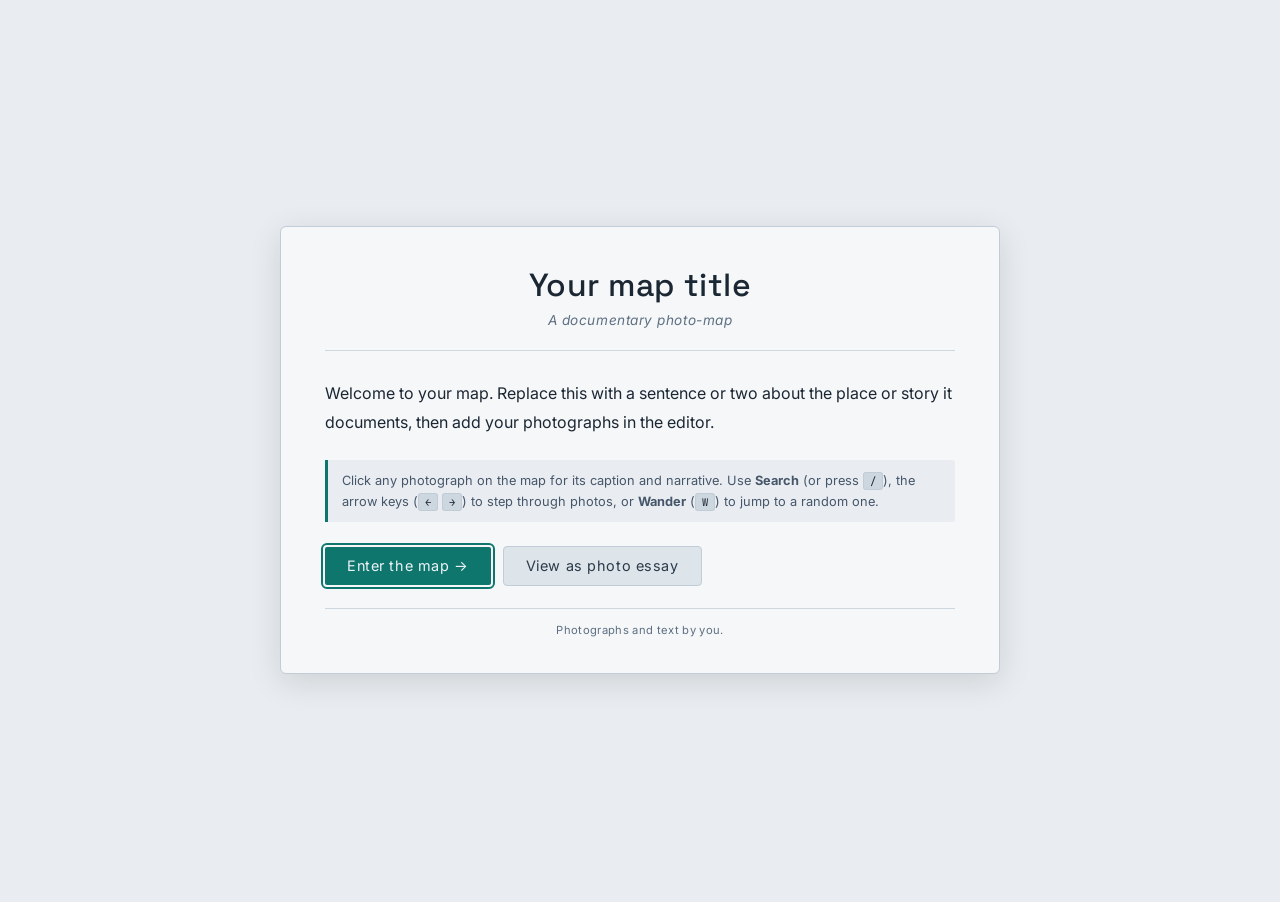
==== index.html @ bc2e6430 "Ship the template with an empty map, no sample photograph Remove the placeholder example photograph " ====
<!DOCTYPE html>
<html lang="en">
<head>
<meta charset="UTF-8">
<meta name="viewport" content="width=device-width, initial-scale=1.0">
<title>A Documentary Map</title>

<!-- SEO / social. EDIT ME: update these when you publish your map. Once you have a
     photograph worth sharing, add a social-preview image by uncommenting the two
     image tags below and pointing them at one of your photos. -->
<meta name="description" content="A documentary photo-map: geolocated photographs paired with per-photo narratives.">
<meta name="author" content="">
<meta name="keywords" content="documentary, photo map, photographs, archive">
<link rel="canonical" href="https://YOUR-USER.github.io/mirl-map/">
<meta property="og:type" content="website">
<meta property="og:site_name" content="A Documentary Map">
<meta property="og:title" content="A Documentary Map">
<meta property="og:description" content="A documentary photo-map: geolocated photographs paired with per-photo narratives.">
<meta property="og:url" content="https://YOUR-USER.github.io/mirl-map/">
<!-- <meta property="og:image" content="https://YOUR-USER.github.io/mirl-map/photos/web/your-photo.jpeg"> -->
<meta name="twitter:card" content="summary">
<meta name="twitter:title" content="A Documentary Map">
<meta name="twitter:description" content="A documentary photo-map: geolocated photographs paired with per-photo narratives.">
<!-- <meta name="twitter:image" content="https://YOUR-USER.github.io/mirl-map/photos/web/your-photo.jpeg"> -->

<!-- Favicon: a neutral map-pin mark (data URL, no file needed). -->
<meta name="theme-color" content="#1b2733">
<link rel="icon" type="image/svg+xml" href="data:image/svg+xml;utf8,<svg xmlns='http://www.w3.org/2000/svg' viewBox='0 0 64 64'><rect width='64' height='64' rx='10' fill='%231b2733'/><circle cx='32' cy='27' r='9' fill='%23e9edf1'/><circle cx='32' cy='27' r='3.4' fill='%230f766e'/><path d='M32 36 L24 50 L40 50 Z' fill='%23e9edf1'/></svg>">

<link rel="preconnect" href="https://fonts.googleapis.com"/>
<link rel="preconnect" href="https://fonts.gstatic.com" crossorigin/>
<link rel="stylesheet" href="https://fonts.googleapis.com/css2?family=Space+Grotesk:wght@400;500;600;700&family=Inter:wght@400;500;600;700&family=JetBrains+Mono:wght@400;500&family=Amiri:wght@400;700&display=swap"/>
<link rel="stylesheet" href="https://cdnjs.cloudflare.com/ajax/libs/leaflet/1.9.4/leaflet.min.css"/>
<link rel="stylesheet" href="https://cdnjs.cloudflare.com/ajax/libs/leaflet.markercluster/1.5.3/MarkerCluster.css"/>
<link rel="stylesheet" href="https://cdnjs.cloudflare.com/ajax/libs/leaflet.markercluster/1.5.3/MarkerCluster.Default.css"/>
<link rel="stylesheet" href="https://unpkg.com/leaflet-minimap@3.6.1/dist/Control.MiniMap.min.css"/>
<link rel="stylesheet" href="css/style.css?v=8"/>
<link rel="stylesheet" href="css/a11y.css?v=8"/>

<!-- CONFIG loads FIRST so every other script (and the inline script below) can read it. -->
<script src="js/config.js?v=8"></script>
<script src="js/data/settings.js?v=8"></script>
<script>
  /* Skip the intro overlay when arriving via permalink (?photo=…) so shared
     links go straight to the photo. Done in <head> to avoid a flash. */
  if (new URLSearchParams(location.search).get('photo')) {
    document.documentElement.classList.add('intro-skip');
  }
  /* Apply the saved interface language/direction before paint, so a visitor in
     a right-to-left second language never sees a left-to-right flash. */
  try {
    var _sp  = (window.CONFIG && CONFIG.site && CONFIG.site.storagePrefix) || 'mirlmap';
    var _sec = (window.CONFIG && CONFIG.languages && CONFIG.languages.second) || null;
    var _l   = localStorage.getItem(_sp + '-lang');
    if (_sec && _l === _sec.code) {
      document.documentElement.setAttribute('lang', _l);
      document.documentElement.setAttribute('dir', _sec.rtl ? 'rtl' : 'ltr');
    }
  } catch (e) {}
</script>

<script src="https://cdnjs.cloudflare.com/ajax/libs/leaflet/1.9.4/leaflet.min.js"></script>
<script src="https://cdnjs.cloudflare.com/ajax/libs/leaflet.markercluster/1.5.3/leaflet.markercluster.min.js"></script>
<script src="js/lib/leaflet-side-by-side.js?v=8"></script>
<script src="https://unpkg.com/leaflet-minimap@3.6.1/dist/Control.MiniMap.min.js"></script>
</head>
<body>

<!-- ─── Intro splash (CONFIG.features.intro). EDIT ME: your project's opening. ─── -->
<div id="intro-screen" data-feature="intro" role="dialog" aria-label="About this project" aria-modal="true">
  <div class="intro-card">
    <div class="intro-header">
      <div class="intro-title-ar" data-site-title-alt></div>
      <h1 class="intro-title-en" data-i18n="intro.title" data-settings="title">A Documentary Map</h1>
      <div class="intro-subtitle" data-i18n="intro.subtitle" data-settings="subtitle">A documentary photo-map</div>
    </div>

    <p class="intro-para" data-i18n="intro.p1" data-settings="intro">
      Welcome to your map. Replace this with a sentence or two about the place or
      story it documents, then add your photographs in the editor.
    </p>

    <div class="intro-tip" data-i18n-html="intro.tip">
      Click any photograph on the map for its caption and narrative.
      Use <strong>Search</strong> (or press <kbd>/</kbd>), the arrow keys
      (<kbd>&larr;</kbd> <kbd>&rarr;</kbd>) to step through photos, or
      <strong>Wander</strong> (<kbd>W</kbd>) to jump to a random one.
    </div>

    <div class="intro-actions">
      <button class="intro-btn intro-btn-primary" onclick="dismissIntro()" autofocus data-i18n="intro.enter">Enter the map &rarr;</button>
      <a href="gallery.html" class="intro-btn intro-btn-secondary" data-feature="gallery" data-i18n="intro.essay">View as photo essay</a>
    </div>

    <div class="intro-credit" data-i18n="intro.credit" data-settings="credit">Photographs and text by you.</div>
  </div>
</div>


<div id="header">
  <div class="header-left">
    <h1><span data-site-title>MIRL Map</span></h1>
    <span class="sub" data-i18n="head.sub" data-settings="subtitle">A documentary map</span>
  </div>
  <div id="header-controls">
    <!-- Base-layer buttons are generated from CONFIG.baseLayers -->
    <div class="layer-group" id="base-layer-btns"></div>
    <div class="h-div"></div>
    <!-- Historical-layer buttons + Compare are generated from CONFIG (hidden when empty) -->
    <div class="layer-group" id="hist-layer-group" aria-label="Historical layers"><span id="hist-layer-btns"></span></div>
    <div class="h-div" data-lang-toggle></div>
    <!-- Language toggle is generated from CONFIG.languages (hidden when there is no second language) -->
    <div class="layer-group" id="lang-btns" data-lang-toggle></div>
    <div class="h-div"></div>
    <div class="layer-group">
      <button class="layer-btn active" id="btn-layers" onclick="toggleLayerPanel()">&#9776; <span data-i18n="nav.layers">Layers</span></button>
    </div>
    <div class="h-div" data-feature="search"></div>
    <button class="layer-btn" id="btn-search" data-feature="search" onclick="toggleSearchPanel()" aria-label="Search photos and narratives" aria-expanded="false" aria-controls="search-panel">&#x1F50D; <span data-i18n="nav.search">Search</span></button>
    <div class="h-div" data-feature="wander"></div>
    <button class="layer-btn" id="btn-wander" data-feature="wander" onclick="wanderToRandomPhoto()" aria-label="Open a random photo" title="Open a random photograph (or press W)">&#9860; <span data-i18n="nav.wander">Wander</span></button>
    <div class="h-div" data-feature="gallery"></div>
    <a href="gallery.html" class="layer-btn" data-feature="gallery" style="text-decoration:none;">&#9707; <span data-i18n="nav.gallery">Gallery</span></a>
    <div class="h-div" data-feature="timeline"></div>
    <button class="layer-btn" id="btn-timeline" data-feature="timeline" onclick="toggleTimeline()" aria-label="Timeline" aria-expanded="false" aria-controls="timeline-panel" data-i18n="nav.timeline">Timeline</button>
    <div class="h-div" data-feature="statistics"></div>
    <button class="layer-btn" id="btn-stats" data-feature="statistics" onclick="toggleStats()" aria-label="Statistics" aria-expanded="false" aria-controls="stats-panel" data-i18n="nav.stats">Statistics</button>
    <div class="h-div" data-feature="sources"></div>
    <button class="layer-btn" id="btn-sources" data-feature="sources" onclick="toggleSources()" aria-label="Sources" aria-expanded="false" aria-controls="sources-panel" data-i18n="nav.sources">Sources</button>
    <div class="h-div"></div>
    <button id="btn-help" onclick="toggleHelp()" aria-label="How to use this map" aria-expanded="false" aria-controls="help-panel" title="How to use this map">?</button>
    <div class="h-div"></div>
    <button id="btn-a11y" onclick="toggleA11y()" aria-label="Accessibility options" aria-expanded="false" aria-controls="a11y-panel">Aa</button>
    <div class="h-div"></div>
    <button id="btn-fs" onclick="toggleFS()" aria-label="Toggle fullscreen" title="Toggle fullscreen">&#x26F6;</button>
  </div>
</div>

<div id="a11y-panel" role="dialog" aria-label="Accessibility options" aria-modal="false">
  <h3 data-i18n="a11y.title">Accessibility</h3>
  <div class="a11y-section">
    <span class="a11y-label" id="fs-label" data-i18n="a11y.textsize">Text size</span>
    <div class="fs-btns" role="group" aria-labelledby="fs-label">
      <button class="fs-btn" id="fs-btn-small"  onclick="setFontSize('small')"  aria-pressed="false">A</button>
      <button class="fs-btn" id="fs-btn-normal" onclick="setFontSize('normal')" aria-pressed="true">A</button>
      <button class="fs-btn" id="fs-btn-large"  onclick="setFontSize('large')"  aria-pressed="false">A</button>
      <button class="fs-btn" id="fs-btn-xlarge" onclick="setFontSize('xlarge')" aria-pressed="false">A</button>
    </div>
  </div>
  <div class="a11y-section">
    <div class="a11y-toggle-row" onclick="toggleHighContrast()" role="button" tabindex="0"
         aria-pressed="false" aria-label="Toggle high contrast"
         onkeydown="if(event.key==='Enter'||event.key===' '){toggleHighContrast();event.preventDefault();}">
      <span class="a11y-toggle-lbl" data-i18n="a11y.hc">High contrast</span>
      <div class="a11y-toggle" id="toggle-hc" aria-hidden="true"></div>
    </div>
  </div>
  <div class="a11y-section">
    <div class="a11y-toggle-row" onclick="toggleReduceMotion()" role="button" tabindex="0"
         aria-pressed="false" aria-label="Toggle reduce motion"
         onkeydown="if(event.key==='Enter'||event.key===' '){toggleReduceMotion();event.preventDefault();}">
      <span class="a11y-toggle-lbl" data-i18n="a11y.rm">Reduce motion</span>
      <div class="a11y-toggle" id="toggle-rm" aria-hidden="true"></div>
    </div>
  </div>
  <p class="a11y-hint" data-i18n="a11y.hint">Settings are saved and persist across pages.</p>
</div>

<div id="help-panel" role="dialog" aria-label="How to use this map" aria-modal="false">
  <div class="help-head">
    <h3>How to use this map</h3>
    <button id="help-close" onclick="toggleHelp()" aria-label="Close help">&#x2715;</button>
  </div>
  <div class="help-section">
    <h4>Map navigation</h4>
    <ul>
      <li>Drag to pan; scroll or pinch to zoom.</li>
      <li>Click any photo marker to open it in the side drawer.</li>
      <li>Hover a marker for a brief tooltip and its sightline.</li>
    </ul>
  </div>
  <div class="help-section">
    <h4>Top bar</h4>
    <ul>
      <li><b>Map style</b>: switch the base map.</li>
      <li><b>&#x1F50D; Search</b>: search captions, filenames, and narratives.</li>
      <li><b>&#9860; Wander</b>: open a random photograph (<kbd>W</kbd>).</li>
      <li><b>&#9707; Gallery</b>: read the same material as a photo essay.</li>
      <li><b>Aa</b>: text size, high-contrast, reduce-motion options.</li>
    </ul>
  </div>
  <div class="help-section">
    <h4>Layers panel (&#9776;)</h4>
    <p class="help-p">Toggle the optional overlays you have turned on in <code>js/config.js</code> (landmarks, sightlines, area polygons, and so on).</p>
  </div>
  <div class="help-section">
    <h4>Photo drawer</h4>
    <ul>
      <li>Use <b>&lsaquo; Prev</b> / <b>Next &rsaquo;</b> or the arrow keys.</li>
      <li><b>&#128203; Cite</b>: export a citation in Chicago, MLA, APA, or BibTeX.</li>
      <li>The URL updates with <code>?photo=…</code> &mdash; a shareable permalink.</li>
    </ul>
  </div>
  <div class="help-section" data-feature="kmlExport">
    <h4>Export</h4>
    <button class="help-btn-cta" onclick="downloadKML()" aria-label="Download photos as KML for Google Earth">
      &#x21E9; Download .kml for Google Earth
    </button>
    <p class="help-hint">A portable index of every photo and overlay. Each placemark links back to this map.</p>
  </div>
  <p class="help-hint">Press <kbd>Esc</kbd> or click outside this panel to close.</p>
</div>

<div id="map" role="application" aria-label="Interactive documentary map"></div>

<div id="compare-panel" data-feature="compare" role="region" aria-label="Side-by-side layer comparison" aria-hidden="true">
  <span class="cmp-lbl" data-i18n="cmp.label">Compare</span>
  <select id="cmp-left" onchange="setComparePane('left', this.value)" aria-label="Left side layer"></select>
  <span class="cmp-vs">&#x2194;</span>
  <select id="cmp-right" onchange="setComparePane('right', this.value)" aria-label="Right side layer"></select>
  <button class="cmp-exit" onclick="exitCompare()" aria-label="Exit comparison mode" data-i18n="cmp.exit">Exit</button>
  <span class="cmp-hint" data-i18n-html="cmp.hint">drag the handle &nbsp;&middot;&nbsp; pan/zoom shared</span>
</div>

<div id="layer-panel" role="region" aria-label="Map layers">
  <button id="layer-close" onclick="toggleLayerPanel()" aria-label="Close layers panel">&#x2715;</button>
  <h3 data-i18n="lp.title">Map Layers</h3>

  <div class="lp-row" onclick="togLayer('photos')">
    <div class="chk on" id="ck-photos"></div>
    <span class="lp-lbl" data-i18n="lp.photos">Photo markers</span>
  </div>
  <div class="lp-row" data-feature="sightlines" onclick="togLayer('viewsheds')" title="Draw every photo's camera direction and field of view at once">
    <div class="chk" id="ck-viewsheds"></div>
    <div class="sw" style="background:#f0c068;border:1px solid #c89048;"></div>
    <span class="lp-lbl" data-i18n="lp.sightlines">Sightlines (all photos)</span>
  </div>

  <div data-feature="landmarks">
    <div class="lp-row" onclick="togLayer('landmarks')">
      <div class="chk on" id="ck-landmarks"></div>
      <span class="lp-lbl" data-i18n="lp.landmarks">Landmarks</span>
    </div>
    <div class="lp-legend">
      <div class="lp-leg-row"><div class="lp-leg-dot" style="background:#4CAF50;"></div><span class="lp-leg-txt">Still standing</span></div>
      <div class="lp-leg-row"><div class="lp-leg-dot" style="background:#FF9800;"></div><span class="lp-leg-txt">Ruins</span></div>
      <div class="lp-leg-row"><div class="lp-leg-dot" style="background:#F44336;"></div><span class="lp-leg-txt">Destroyed</span></div>
      <div class="lp-leg-row"><div class="lp-leg-dot" style="background:#2196F3;"></div><span class="lp-leg-txt">Occupied</span></div>
    </div>
  </div>

  <div data-feature="polygons">
    <div class="lp-sep"></div>
    <div class="lp-row" onclick="togLayer('boundary')">
      <div class="chk" id="ck-boundary"></div>
      <div class="sw" style="background:rgba(200,160,80,.45);border:1px dashed #b89040;"></div>
      <span class="lp-lbl" data-i18n="lp.area1">Area 1</span>
    </div>
    <div class="lp-row" onclick="togLayer('residential')">
      <div class="chk" id="ck-residential"></div>
      <div class="sw" style="background:rgba(190,130,70,.4);border:1px solid #906030;"></div>
      <span class="lp-lbl" data-i18n="lp.area2">Area 2</span>
    </div>
    <div class="lp-row" onclick="togLayer('olives')">
      <div class="chk" id="ck-olives"></div>
      <div class="sw" style="background:rgba(70,120,50,.45);border:1px solid #406028;"></div>
      <span class="lp-lbl" data-i18n="lp.area3">Area 3</span>
    </div>
    <div class="lp-row" onclick="togLayer('terraces')">
      <div class="chk" id="ck-terraces"></div>
      <div class="sw" style="background:rgba(150,125,80,.35);border:1px solid #806838;"></div>
      <span class="lp-lbl" data-i18n="lp.area4">Area 4</span>
    </div>
  </div>

  <div data-feature="regionalPlaces">
    <div class="lp-sep"></div>
    <div class="lp-row" onclick="togLayer('places')">
      <div class="chk" id="ck-places"></div>
      <div class="sw" style="background:#c0392b;border:1px solid #7a2010;"></div>
      <span class="lp-lbl" data-i18n="lp.places">Places</span>
    </div>
  </div>

  <div data-feature="greenLine">
    <div class="lp-row" onclick="togLayer('greenline')">
      <div class="chk" id="ck-greenline"></div>
      <div class="sw" style="background:transparent;border-top:2px dashed #2a8a3a;border-bottom:none;height:4px;align-self:center;"></div>
      <span class="lp-lbl" data-i18n="lp.line">Line overlay</span>
    </div>
  </div>

  <div class="lp-row" data-feature="testimonies" onclick="togLayer('testimonies')" title="First-person voices pinned at relevant locations">
    <div class="chk" id="ck-testimonies"></div>
    <div class="sw" style="background:#2e7080;border:1.5px solid #fff;box-shadow:0 0 0 1px #2e7080;"></div>
    <span class="lp-lbl" data-i18n="lp.voices">Voices</span>
  </div>

  <div class="lp-row" data-feature="historicalPhotos" onclick="togLayer('matson')" title="Historical photographs with a before/after to the nearest modern photo">
    <div class="chk" id="ck-matson"></div>
    <div class="sw" style="background:#a87a3a;border:1.5px solid #fff;box-shadow:0 0 0 1px #a87a3a;"></div>
    <span class="lp-lbl" data-i18n="lp.historical">Historical photographs</span>
  </div>

  <div data-feature="walkingTrail">
    <div class="lp-row lp-row-with-action">
      <div class="lp-row-toggle" onclick="togLayer('trail')">
        <div class="chk" id="ck-trail"></div>
        <div class="sw" style="background:transparent;border-top:2px dashed #5a3e28;border-bottom:none;height:4px;align-self:center;"></div>
        <span class="lp-lbl" data-i18n="lp.trail">Walking trail</span>
      </div>
      <button class="lp-action" id="btn-trail-play" onclick="animateTrail()" title="Play the trail">&#9654;</button>
    </div>
    <div class="lp-row" onclick="togLayer('pace')" title="Where the photographer lingered vs. moved quickly">
      <div class="chk" id="ck-pace"></div>
      <div class="sw" style="background:radial-gradient(circle at center,#a03820 0%,#dc8c46 55%,rgba(240,192,104,0) 100%);border:1px solid #85956c;"></div>
      <span class="lp-lbl" data-i18n="lp.pace">Walking pace</span>
    </div>
  </div>
</div>

<div id="stats-panel" role="region" aria-label="In numbers">
  <div class="tl-head">
    <h3 data-i18n="st.title">In numbers</h3>
    <button id="stats-close" onclick="toggleStats()" aria-label="Close statistics">&#x2715;</button>
  </div>
  <div id="stats-list"></div>
  <p class="tl-foot" data-i18n="st.foot">Figures are sourced; superscripts link to the reference.</p>
</div>

<div id="timeline-panel" role="region" aria-label="Timeline">
  <div class="tl-head">
    <h3 data-i18n="tl.title">Timeline</h3>
    <button id="timeline-close" onclick="toggleTimeline()" aria-label="Close timeline">&#x2715;</button>
  </div>
  <ol id="timeline-list"></ol>
  <p class="tl-foot" data-i18n="tl.foot">Each entry is sourced; superscripts link to the reference.</p>
</div>

<div id="sources-panel" role="region" aria-label="Sources and bibliography">
  <div class="tl-head">
    <h3 data-i18n="src.title">Sources</h3>
    <button id="sources-close" onclick="toggleSources()" aria-label="Close sources">&#x2715;</button>
  </div>
  <div id="sources-list"></div>
  <p class="tl-foot" data-i18n="src.foot">Every figure, date, and quotation is tied to one of these sources.</p>
</div>

<div id="about-panel" role="region" aria-label="About this project">
  <button id="about-close" onclick="toggleAbout()" aria-label="Close about panel">&#x2715;</button>
  <h2><span data-site-title>MIRL Map</span></h2>
  <p data-settings="about">A short note about this project and who made it. You can edit it in the Map details form.</p>
</div>

<div id="search-panel" role="dialog" aria-label="Search photos">
  <div id="search-panel-header">
    <input type="search" id="search-input" data-i18n-placeholder="search.placeholder" placeholder="Search captions and narratives…" autocomplete="off" spellcheck="false" aria-label="Search query">
    <button id="search-close" onclick="closeSearchPanel()" aria-label="Close search">&#x2715;</button>
  </div>
  <div id="search-status" data-i18n="search.status">Type to search across the photos and their narratives.</div>
  <div id="search-results"></div>
</div>

<div id="status-bar">
  <div id="photo-count" onclick="toggleAbout()" data-i18n-html="status.count">photographs &nbsp;&middot;&nbsp; About &#9432;</div>
</div>

<div id="info-drawer" role="dialog" aria-label="Photo details" aria-modal="true">
  <div id="info-drawer-header">
    <div id="info-drawer-meta"></div>
    <button id="info-drawer-close" onclick="closeDrawer()" aria-label="Close photo details">&#x2715;</button>
  </div>
  <img id="info-drawer-img" src="" alt="" style="display:none;">
  <div id="info-drawer-body">
    <div id="info-drawer-caption"></div>
    <div id="info-drawer-context"></div>
    <div id="info-drawer-source"></div>
    <div id="info-drawer-cite"></div>
  </div>
  <div id="info-drawer-nav" style="display:none;">
    <button class="idn-btn" id="idn-prev" data-i18n="drawer.prev" onclick="stepDrawer(-1)" aria-label="Previous photo" title="Previous photo (← arrow)">&#8592; Prev</button>
    <span id="idn-counter" aria-live="polite"></span>
    <button class="idn-btn" id="idn-next" data-i18n="drawer.next" onclick="stepDrawer(1)" aria-label="Next photo" title="Next photo (→ arrow)">Next &#8594;</button>
  </div>
</div>

<div id="cite-modal" role="dialog" aria-label="Cite this photograph" aria-modal="true">
  <div id="cite-card">
    <button id="cite-close" onclick="closeCiteModal()" aria-label="Close citation panel">&#x2715;</button>
    <h3 id="cite-title" data-i18n="cite.title">Cite this photograph</h3>
    <div id="cite-subtitle"></div>
    <div id="cite-list"></div>
    <div id="cite-toast" role="status" aria-live="polite"></div>
  </div>
</div>

<div id="lightbox" data-feature="lightbox" role="dialog" aria-label="Photo lightbox" aria-modal="true">
  <button id="lightbox-close" aria-label="Close lightbox">&#x2715;</button>
  <img id="lightbox-img" src="" alt="">
  <div id="lightbox-caption-txt"></div>
  <div id="lightbox-meta"></div>
  <div id="lightbox-nav">
    <button class="nav-btn" id="prev-btn" aria-label="Previous photo">&#8592;</button>
    <button class="nav-btn" id="next-btn" aria-label="Next photo">&#8594;</button>
  </div>
</div>


<!-- Content data (edit these). Module files may be empty; see CONTENT-GUIDE.md. -->
<script src="js/data/photos.js?v=8"></script>
<script src="js/data/sources.js?v=8"></script>
<script src="js/data/landmarks.js?v=8"></script>
<script src="js/data/places.js?v=8"></script>
<script src="js/data/testimonies.js?v=8"></script>
<script src="js/data/matson.js?v=8"></script>
<script src="js/data/greenline.js?v=8"></script>
<script src="js/data/geodata.js?v=8"></script>
<script src="js/data/timeline.js?v=8"></script>
<script src="js/data/stats.js?v=8"></script>
<script src="js/data/i18n.js?v=8"></script>
<!-- Engine (do not normally edit) -->
<script src="js/a11y.js?v=8"></script>
<script src="js/i18n.js?v=8"></script>
<script src="js/help.js?v=8"></script>
<script src="js/kml.js?v=8"></script>
<script src="js/narratives.js?v=8"></script>
<script src="js/map.js?v=8"></script>
</body>
</html>
---- css/style.css ----
/* ══════════════════════════════════════════════════════
   MIRL Map — Cartography theme (cool slate, teal, amber)
   ──────────────────────────────────────────────────────
   Typography
     --font-display   Space Grotesk (geometric grotesque;
                      project title, h1/h2/h3 headings)
     --font-body      Inter (humanist sans tuned for screens;
                      body prose, popups, narrative)
     --font-ui        Inter (buttons, labels, tooltips, chrome)
     --font-mono      JetBrains Mono (kbd, codes, coordinates,
                      photo numbers)
     --font-arabic    Amiri (classical naskh by Khaled Hosny,
                      based on Bulaq Press faces; all Arabic text)

   Palette
     Page bg          #e9edf1   (cool light gray)
     Header bg        #d6dde4   (deeper cool gray)
     Panel/card bg    #f5f7f9   (near-white cool)
     Button rest      #dde4ea
     Button hover     #cdd7df
     Border subtle    #c7d0d9
     Border firm      #c2ccd6
     Text primary     #1b2733   (dark slate)
     Text secondary   #46566a
     Text tertiary    #74859a
     Accent teal      #0f766e   (active states)
     Accent hover     #0c5d56
     Highlight amber  #f59e0b   (camera arrow, marks)
   ══════════════════════════════════════════════════════ */

:root {
  --font-display: 'Space Grotesk', 'Inter', system-ui, -apple-system, 'Segoe UI', sans-serif;
  --font-body:    'Inter', system-ui, -apple-system, 'Segoe UI', 'Helvetica Neue', sans-serif;
  --font-ui:      'Inter', system-ui, -apple-system, 'Segoe UI', 'Helvetica Neue', sans-serif;
  --font-mono:    'JetBrains Mono', 'Menlo', 'Monaco', 'Courier New', monospace;
  --font-arabic:  'Amiri', 'Scheherazade New', 'Traditional Arabic', 'Georgia', serif;
}

* { margin: 0; padding: 0; box-sizing: border-box; }
body {
  font-family: var(--font-body);
  font-feature-settings: 'kern', 'liga', 'calt';
  -webkit-font-smoothing: antialiased;
  -moz-osx-font-smoothing: grayscale;
  background: #e9edf1;
  color: #1b2733;
}

/* Headings use the display face. Space Grotesk at medium weight
   gives the titling a confident, geometric, cartographic feel. */
h1, h2, h3, h4 { font-family: var(--font-display); font-weight: 500; }

/* Arabic blocks pick up the Amiri face automatically. Marked at the
   class level rather than via :lang() because the markup uses HTML
   entities rather than Arabic Unicode in the source. */
.intro-title-ar,
.lm-ar,
.oh-speaker-ar,
.popup-ar,
[dir="rtl"] {
  font-family: var(--font-arabic);
  font-weight: 400;
}

/* UI chrome uses the sans face: buttons, labels, panel headers,
   keyboard glyphs. Body prose (paragraphs, narrative text, photo
   captions, popup descriptions) stays in the serif body font. */
.layer-btn,
#btn-help,
#btn-a11y,
#btn-fs,
#btn-search,
.layer-btn,
.sub,
.lp-lbl,
.lp-leg-txt,
.stat-lbl,
.a11y-label,
.a11y-toggle-lbl,
.a11y-hint,
#a11y-panel h3,
.help-section h4,
.help-section p,
.help-section li,
.help-p,
.help-hint,
.kbd-list li,
#help-panel h3,
.help-btn-cta,
.cmp-lbl,
.cmp-vs,
.cmp-hint,
.cmp-exit,
#compare-panel select,
#search-input,
#search-status,
.sr-title,
.sr-snippet,
#photo-count,
.cite-style,
.cite-copy,
.cite-button,
.cite-row .cite-style,
.intro-stat .is-lbl,
.intro-tip,
.intro-btn,
.intro-credit,
.lm-status-txt,
.lm-en,
.lm-btn,
.popup-coords,
.popup-btn,
.popup-btn-info,
.popup-btn-full,
.idn-btn,
#idn-counter,
.g-coords,
.g-source-label,
.g-source-link,
.oh-role,
.mat-meta,
.mat-photog,
.mat-date,
.mat-cta,
.mat-loc-link,
.mat-rights {
  font-family: var(--font-ui);
}

/* Tabular numbers for stats and coordinates — IBM Plex Sans has
   excellent tabular figures via font-feature-settings. */
.stat-val,
.intro-stat .is-val,
.popup-coords,
.g-coords,
#idn-counter,
.marker-num,
#lightbox-meta {
  font-feature-settings: 'tnum';
  font-variant-numeric: tabular-nums;
}

/* ── Intro screen ─────────────────────────────────────── */

#intro-screen {
  position: fixed;
  inset: 0;
  background: #e9edf1;
  z-index: 10000;
  display: flex;
  align-items: center;
  justify-content: center;
  padding: 24px;
  overflow-y: auto;
  transition: opacity .35s ease;
}
#intro-screen.is-leaving { opacity: 0; pointer-events: none; }
#intro-screen.is-gone    { display: none; }
html.intro-skip #intro-screen { display: none !important; }

.intro-card {
  max-width: 720px;
  width: 100%;
  background: #f5f7f9;
  border: 1px solid #c2ccd6;
  border-radius: 6px;
  box-shadow: 0 8px 32px rgba(0,0,0,.12);
  padding: 40px 44px 36px;
  margin: auto;
}

@media (max-width: 600px) {
  .intro-card { padding: 28px 22px 24px; }
}

.intro-header {
  text-align: center;
  margin-bottom: 28px;
  padding-bottom: 22px;
  border-bottom: 1px solid #cdd7df;
}
.intro-title-ar {
  font-size: 3rem;
  color: #1b2733;
  letter-spacing: 0;            /* Amiri ligatures suffer from spacing */
  line-height: 1;
  margin-bottom: 10px;
  direction: rtl;
}
.intro-title-en {
  font-size: 2rem;              /* bumped for Cormorant's smaller x-height */
  font-weight: 500;
  color: #1b2733;
  letter-spacing: .015em;
  line-height: 1.15;
  margin-bottom: 8px;
}
.intro-subtitle {
  font-size: .85rem;
  color: #5e6f82;
  font-style: italic;
  letter-spacing: .04em;
  font-family: var(--font-body);  /* italic Inter for the subtitle */
}

.intro-para {
  font-size: 1rem;
  line-height: 1.78;
  color: #1b2733;
  margin-bottom: 16px;
}
.intro-para:last-of-type { margin-bottom: 24px; }

.intro-stats {
  display: grid;
  grid-template-columns: 1fr 1fr;
  gap: 6px 28px;
  background: #e9edf1;
  border: 1px solid #cdd7df;
  border-radius: 4px;
  padding: 14px 18px;
  margin-bottom: 22px;
}
@media (max-width: 480px) {
  .intro-stats { grid-template-columns: 1fr; }
}
.intro-stat {
  display: flex;
  justify-content: space-between;
  align-items: baseline;
  gap: 12px;
  padding: 4px 0;
  font-size: .82rem;
}
.intro-stat .is-lbl { color: #46566a; }
.intro-stat .is-val { color: #1b2733; font-family: var(--font-mono); letter-spacing: .02em; }

.intro-tip {
  font-size: .8rem;
  color: #46566a;
  line-height: 1.65;
  background: #e9edf1;
  border-left: 3px solid #0f766e;
  padding: 10px 14px;
  border-radius: 0 3px 3px 0;
  margin-bottom: 24px;
}
.intro-tip kbd {
  font-family: var(--font-mono);
  background: #cdd7df;
  border: 1px solid #c2ccd6;
  border-radius: 3px;
  padding: 1px 6px;
  font-size: .82em;
  color: #1b2733;
}

.intro-actions {
  display: flex;
  gap: 12px;
  align-items: center;
  margin-bottom: 22px;
  flex-wrap: wrap;
}
.intro-btn {
  font-family: var(--font-body);
  font-size: .9rem;
  letter-spacing: .04em;
  border: none;
  border-radius: 4px;
  padding: 10px 22px;
  cursor: pointer;
  text-decoration: none;
  display: inline-block;
  line-height: 1.2;
  transition: background .15s, color .15s, transform .15s;
}
.intro-btn-primary {
  background: #0f766e;
  color: #eef3f7;
}
.intro-btn-primary:hover { background: #0c5d56; transform: translateX(2px); }
.intro-btn-secondary {
  background: #dde4ea;
  color: #2c3a49;
  border: 1px solid #c2ccd6;
}
.intro-btn-secondary:hover { background: #cdd7df; color: #1b2733; }

.intro-credit {
  font-size: .7rem;
  color: #5e6f82;
  letter-spacing: .03em;
  padding-top: 14px;
  border-top: 1px solid #cdd7df;
  text-align: center;
}

#header {
  padding: 13px 22px; background: #d6dde4; border-bottom: 1px solid #c2ccd6;
  display: flex; align-items: center; justify-content: space-between; flex-wrap: wrap; gap: 10px;
}
.header-left { display: flex; align-items: baseline; gap: 12px; }
#header h1 { font-size: 1.5rem; font-weight: 500; letter-spacing: .015em; color: #1b2733; }
.sub { font-size: .8rem; color: #46566a; letter-spacing: .05em; }
#header-controls { display: flex; align-items: center; gap: 6px; flex-wrap: wrap; }
.layer-group { display: flex; border: 1px solid #c2ccd6; border-radius: 4px; overflow: hidden; background: #dde4ea; }
.layer-btn {
  background: #dde4ea; color: #3c4b5c; border: none; padding: 5px 10px;
  font-size: .73rem; cursor: pointer; letter-spacing: .04em;
  border-right: 1px solid #c7d0d9; transition: background .15s, color .15s;
}
.layer-btn:last-child { border-right: none; }
.layer-btn:hover { background: #cdd7df; color: #1b2733; }
.layer-btn.active { background: #0f766e; color: #eef3f7; }
.h-div { width: 1px; height: 20px; background: #c2ccd6; margin: 0 2px; }
#btn-fs {
  background: #dde4ea; color: #3c4b5c; border: 1px solid #c2ccd6; border-radius: 4px;
  padding: 5px 9px; font-size: .82rem; cursor: pointer; transition: background .15s, color .15s; line-height: 1;
}
#btn-fs:hover { background: #cdd7df; color: #1b2733; }
#btn-fs.active { background: #0f766e; color: #eef3f7; }

#map { width: 100%; height: calc(100vh - 56px); }
.leaflet-control-layers { display: none; }

.marker-cluster-small, .marker-cluster-medium, .marker-cluster-large {
  background-color: rgba(15,118,110,.7) !important;
}
.marker-cluster-small div, .marker-cluster-medium div, .marker-cluster-large div {
  background-color: rgba(15,118,110,.92) !important; color: #eef3f7 !important;
  font-family: var(--font-body); font-size: .78rem; font-weight: normal;
}

.photo-marker { border: none; background: transparent; overflow: visible; }
.marker-inner {
  position: relative; width: 52px; height: 52px; border-radius: 4px; overflow: hidden;
  border: 2px solid rgba(255,255,255,.9); box-shadow: 0 2px 8px rgba(0,0,0,.35);
  cursor: pointer; transition: transform .15s, box-shadow .15s;
}
.marker-inner:hover { transform: scale(1.12); box-shadow: 0 4px 16px rgba(0,0,0,.55); }
.marker-inner img { width: 100%; height: 100%; object-fit: cover; display: block; }
.marker-num {
  position: absolute; bottom: 2px; right: 3px; font-size: 9px; font-family: var(--font-mono);
  color: rgba(255,255,255,.95); background: rgba(0,0,0,.5); border-radius: 2px;
  padding: 0 2px; line-height: 1.4; pointer-events: none;
}

/* Halo around the photo currently shown in the drawer.
   The radius (32 px on screen, since circleMarker radius is in
   pixels) extends just past the 26 px-radius photo thumbnail,
   so the photo sits cleanly inside a teal ring. */
.active-halo {
  filter: drop-shadow(0 0 4px rgba(15,118,110,.35));
}
.active-halo.halo-pulsing {
  animation: halo-pulse .65s ease-out;
}
@keyframes halo-pulse {
  0%   { stroke-width: 9;  stroke-opacity: 0.35; }
  40%  { stroke-width: 7;  stroke-opacity: 0.95; }
  100% { stroke-width: 3;  stroke-opacity: 0.9;  }
}

/* Camera-direction arrow — rotated by the photo's GPSImgDirection bearing.
   Drawn outside the thumbnail, pointing in the direction the camera was facing. */
.marker-arrow {
  position: absolute;
  top: 50%; left: 50%;
  width: 0; height: 0;
  pointer-events: none;
  z-index: 1;
}
.marker-arrow::before {
  content: "";
  position: absolute;
  top: -42px;          /* push outward from the marker center */
  left: -7px;          /* center the 14px-wide triangle */
  width: 0; height: 0;
  border-left: 7px solid transparent;
  border-right: 7px solid transparent;
  border-bottom: 12px solid #f59e0b;       /* warm gold to read on any basemap */
  filter: drop-shadow(0 1px 2px rgba(0,0,0,.7));
}

.lm-icon {
  width: 34px; height: 34px; border-radius: 50%; display: flex; align-items: center;
  justify-content: center; font-size: 15px; border: 2px solid;
  box-shadow: 0 2px 8px rgba(0,0,0,.3); cursor: pointer; transition: transform .15s;
}
.lm-icon:hover { transform: scale(1.15); }

.leaflet-popup-content-wrapper {
  background: #f5f7f9; border: 1px solid #c2ccd6; border-radius: 6px;
  color: #1b2733; box-shadow: 0 4px 20px rgba(0,0,0,.18); padding: 0;
}
.leaflet-popup-tip { background: #f5f7f9; }
.leaflet-popup-content { margin: 0; width: 305px !important; }
.popup-img {
  width: 100%; height: 204px; object-fit: cover;
  border-radius: 5px 5px 0 0; cursor: pointer; display: block;
}
.popup-caption {
  padding: 10px 12px 7px; font-size: .9rem; color: #2c3a49;
  line-height: 1.55; border-bottom: 1px solid #cdd7df; font-style: italic;
}
.popup-coords {
  padding: 5px 12px 6px; font-size: .68rem; color: #5e6f82;
  letter-spacing: .02em; font-family: var(--font-mono); border-bottom: 1px solid #cdd7df;
}
.popup-footer {
  padding: 8px 10px 10px; display: flex; align-items: center; gap: 6px; justify-content: flex-end;
}
.popup-btn { font-size: .72rem; border: none; border-radius: 3px; padding: 4px 10px; cursor: pointer; }
.popup-btn-full { background: #dde4ea; color: #2c3a49; }
.popup-btn-full:hover { background: #cdd7df; }
.popup-btn-info { background: #0f766e; color: #eef3f7; }
.popup-btn-info:hover { background: #0c5d56; }

.lm-wrap { padding: 11px 13px 12px; }
.lm-ar { font-size: .95rem; color: #1b2733; direction: rtl; text-align: right; margin-bottom: 2px; }
.lm-en { font-size: .75rem; color: #46566a; margin-bottom: 7px; }
.lm-status { display: inline-flex; align-items: center; gap: 4px; margin-bottom: 8px; }
.lm-dot { width: 8px; height: 8px; border-radius: 50%; flex-shrink: 0; }
.lm-status-txt { font-size: .7rem; }
.lm-btn {
  width: 100%; font-size: .72rem; background: #0f766e; color: #eef3f7;
  border: none; border-radius: 3px; padding: 5px 10px; cursor: pointer;
}
.lm-btn:hover { background: #0c5d56; }

#layer-panel {
  position: fixed; top: 70px; left: 12px; width: 210px;
  background: #f5f7f9; border: 1px solid #c2ccd6; border-radius: 6px;
  z-index: 7000; padding: 12px 14px 14px;
  box-shadow: 0 4px 20px rgba(0,0,0,.18); display: none;
}
#layer-panel.open { display: block; }
#layer-panel h3 {
  font-size: .65rem; letter-spacing: .1em; color: #5e6f82;
  text-transform: uppercase; margin-bottom: 10px;
}
.lp-row { display: flex; align-items: center; gap: 8px; margin-bottom: 8px; cursor: pointer; user-select: none; }
.lp-row:last-child { margin-bottom: 0; }
.lp-row:hover .lp-lbl { color: #1b2733; }
.lp-row-with-action { cursor: default; gap: 6px; }
.lp-row-with-action .lp-row-toggle { display: flex; align-items: center; gap: 8px; cursor: pointer; flex: 1; }
.lp-row-with-action .lp-row-toggle:hover .lp-lbl { color: #1b2733; }
.lp-action {
  background: #dde4ea;
  border: 1px solid #c2ccd6;
  border-radius: 3px;
  color: #0f766e;
  cursor: pointer;
  padding: 2px 7px;
  font-size: .68rem;
  line-height: 1;
  transition: background .12s, color .12s;
  flex-shrink: 0;
}
.lp-action:hover { background: #cdd7df; color: #1b2733; }
.lp-action.is-playing { background: #0f766e; color: #eef3f7; }
.lp-lbl { font-size: .78rem; color: #3c4b5c; flex: 1; }
.chk {
  width: 14px; height: 14px; border: 1px solid #b9c4cf; border-radius: 2px;
  background: #e9edf1; flex-shrink: 0; display: flex; align-items: center; justify-content: center;
}
.chk.on { background: #0f766e; border-color: #0c5d56; }
.chk.on::after { content: '\2713'; font-size: 8px; color: #eef3f7; }
.sw { width: 11px; height: 11px; border-radius: 2px; flex-shrink: 0; }
.lp-sep { height: 1px; background: #cdd7df; margin: 8px 0; }
.lp-legend { margin-top: 6px; }
.lp-leg-row { display: flex; align-items: center; gap: 5px; margin-bottom: 3px; }
.lp-leg-dot { width: 8px; height: 8px; border-radius: 50%; flex-shrink: 0; }
.lp-leg-txt { font-size: .7rem; color: #46566a; }
#layer-close {
  position: absolute; top: 7px; right: 9px; background: none; border: none;
  color: #5e6f82; font-size: .95rem; cursor: pointer;
}
#layer-close:hover { color: #1b2733; }

#info-drawer {
  position: fixed; top: 0; right: -490px; width: 470px; height: 100%;
  background: #f5f7f9; border-left: 1px solid #c2ccd6;
  z-index: 8000; transition: right .28s ease;
  display: flex; flex-direction: column; overflow: hidden;
  box-shadow: -4px 0 20px rgba(0,0,0,.12);
}
#info-drawer.open { right: 0; }
#info-drawer-header {
  padding: 12px 14px 10px; border-bottom: 1px solid #cdd7df;
  display: flex; align-items: flex-start; justify-content: space-between; gap: 10px; flex-shrink: 0;
}
#info-drawer-meta { font-size: .72rem; color: #46566a; line-height: 1.6; }
#info-drawer-close {
  background: none; border: none; color: #46566a; font-size: 1.2rem;
  cursor: pointer; flex-shrink: 0; margin-top: 1px;
}
#info-drawer-close:hover { color: #1b2733; }
#info-drawer-img { width: 100%; display: block; flex-shrink: 0; max-height: 250px; object-fit: cover; }
#info-drawer-body { flex: 1; overflow-y: auto; padding: 18px; display: flex; flex-direction: column; gap: 14px; }
#info-drawer-caption {
  font-size: 1rem; color: #1b2733; line-height: 1.6; font-style: italic;
  border-left: 3px solid #0f766e; padding-left: 12px;
}
#info-drawer-context {
  font-size: 1rem; color: #1b2733; line-height: 1.78;
}
#info-drawer-context p { margin-bottom: 1em; }
#info-drawer-context p:last-child { margin-bottom: 0; }

/* Inline citation superscripts — used in narratives via
   the [ID] / [ID p.42] tokens (see js/narratives.js) */
.cite {
  font-size: .68em;
  vertical-align: super;
  line-height: 0;
  margin-left: 1px;
}
.cite a {
  color: #0f766e;
  text-decoration: none;
  border-bottom: 1px dotted #9aa9b8;
  padding: 0 1px;
  transition: color .15s, border-color .15s;
}
.cite a:hover {
  color: #0c5d56;
  border-bottom-color: #0f766e;
}
.cite > span,
.cite[title] {
  color: #5e6f82;
  border-bottom: 1px dotted #9aa9b8;
  padding: 0 1px;
}
#info-drawer-source {
  font-size: .78rem; color: #5e6f82; padding-top: 8px;
  border-top: 1px solid #cdd7df; line-height: 1.55;
}

/* Source list rendered below each narrative — see renderSourceList() */
.narrative-sources {
  margin-top: 1.5em;
  padding-top: .85em;
  border-top: 1px solid rgba(0,0,0,.12);
}
.narrative-sources ul {
  list-style: none;
  margin: 0;
  padding: 0;
}
.narrative-sources li {
  font-family: var(--font-body);
  font-size: .72rem;
  line-height: 1.55;
  color: #5e6f82;
  padding: .1em 0;
}
.narrative-sources a {
  color: #0f766e;
  text-decoration: none;
  border-bottom: 1px dotted #9aa9b8;
}
.narrative-sources a:hover {
  color: #0c5d56;
  border-bottom-color: #0f766e;
}
/* High-contrast mode */
html.hc .narrative-sources li  { color: #1a3038; }
html.hc .narrative-sources a   { color: #1a3038; border-bottom-color: #1a3038; }

/* "Cite this photograph" button at the foot of each drawer */
#info-drawer-cite { margin-top: 4px; }
.cite-button {
  font-family: var(--font-body);
  font-size: .76rem;
  color: #0f766e;
  background: #e9edf1;
  border: 1px solid #c2ccd6;
  border-radius: 3px;
  padding: 7px 12px;
  cursor: pointer;
  letter-spacing: .03em;
  transition: background .15s, color .15s;
}
.cite-button:hover { background: #dde4ea; color: #1b2733; }

/* ── Citation modal ─────────────────────────────────────── */

#cite-modal {
  display: none;
  position: fixed; inset: 0;
  background: rgba(20,28,38,.55);
  z-index: 9500;
  align-items: center;
  justify-content: center;
  padding: 24px;
}
#cite-modal.open { display: flex; }

#cite-card {
  background: #f5f7f9;
  border: 1px solid #c2ccd6;
  border-radius: 6px;
  box-shadow: 0 12px 36px rgba(0,0,0,.3);
  padding: 22px 26px 20px;
  max-width: 720px;
  width: 100%;
  max-height: calc(100vh - 48px);
  overflow-y: auto;
  position: relative;
}

#cite-close {
  position: absolute;
  top: 10px; right: 12px;
  background: none; border: none;
  color: #46566a; font-size: 1.05rem;
  cursor: pointer; padding: 4px 6px;
  line-height: 1;
}
#cite-close:hover { color: #1b2733; }

#cite-title {
  font-size: 1rem;
  font-weight: normal;
  color: #1b2733;
  letter-spacing: .04em;
  margin: 0 0 4px;
}
#cite-subtitle {
  font-size: .72rem;
  color: #5e6f82;
  font-family: var(--font-mono);
  letter-spacing: .04em;
  margin-bottom: 16px;
}

#cite-list { display: flex; flex-direction: column; gap: 14px; }

.cite-row {
  background: #fbfcfd;
  border: 1px solid #cdd7df;
  border-radius: 4px;
  padding: 10px 12px 12px;
}

.cite-row-head {
  display: flex;
  justify-content: space-between;
  align-items: center;
  margin-bottom: 6px;
}

.cite-style {
  font-size: .65rem;
  letter-spacing: .12em;
  text-transform: uppercase;
  color: #5e6f82;
}

.cite-copy {
  font-size: .72rem;
  font-family: var(--font-body);
  background: #dde4ea;
  border: 1px solid #c2ccd6;
  color: #2c3a49;
  padding: 3px 12px;
  border-radius: 3px;
  cursor: pointer;
  transition: background .15s, color .15s;
  letter-spacing: .03em;
}
.cite-copy:hover { background: #cdd7df; color: #1b2733; }

.cite-text {
  font-family: var(--font-body);
  font-size: .82rem;
  color: #1b2733;
  line-height: 1.55;
  margin: 0;
  white-space: pre-wrap;
  word-break: break-word;
}

#cite-toast {
  position: absolute;
  bottom: 14px; right: 14px;
  font-size: .72rem;
  color: #eef3f7;
  background: #0f766e;
  padding: 5px 12px;
  border-radius: 3px;
  opacity: 0;
  transition: opacity .2s;
  pointer-events: none;
}
#cite-toast.show { opacity: 1; }

/* Prev / Next photo navigation inside the drawer */
#info-drawer-nav {
  flex-shrink: 0;
  display: flex;
  align-items: center;
  justify-content: space-between;
  padding: 10px 14px;
  border-top: 1px solid #c2ccd6;
  background: #e9edf1;
  gap: 10px;
}
.idn-btn {
  background: #dde4ea;
  border: 1px solid #c2ccd6;
  border-radius: 4px;
  padding: 6px 14px;
  font-size: .82rem;
  color: #2c3a49;
  cursor: pointer;
  font-family: var(--font-body);
  letter-spacing: .03em;
  transition: background .15s, color .15s;
}
.idn-btn:hover  { background: #cdd7df; color: #1b2733; }
.idn-btn:active { background: #0f766e; color: #eef3f7; }
#idn-counter {
  font-size: .72rem;
  color: #46566a;
  font-family: var(--font-mono);
  letter-spacing: .04em;
}

#about-panel {
  position: fixed; bottom: 56px; right: 16px; width: 300px;
  background: #f5f7f9; border: 1px solid #c2ccd6; border-radius: 6px;
  z-index: 7000; padding: 14px 16px; display: none;
  box-shadow: 0 4px 20px rgba(0,0,0,.2);
}
#about-panel.open { display: block; }
#about-panel h2 {
  font-size: .9rem; font-weight: normal; color: #1b2733;
  letter-spacing: .06em; margin-bottom: 8px;
}
#about-panel p { font-size: .85rem; color: #2c3a49; line-height: 1.65; margin-bottom: 8px; }
.about-stat { display: flex; justify-content: space-between; margin-bottom: 5px; }
.stat-lbl { font-size: .76rem; color: #46566a; }
.stat-val { font-size: .76rem; color: #1b2733; font-family: var(--font-mono); }
#about-close {
  position: absolute; top: 8px; right: 10px; background: none; border: none;
  color: #5e6f82; font-size: 1rem; cursor: pointer;
}
#about-close:hover { color: #1b2733; }

/* ── Search panel ─────────────────────────────────────── */
#search-panel {
  position: fixed;
  top: 70px;
  right: 12px;
  width: 380px;
  max-width: calc(100vw - 24px);
  max-height: calc(100vh - 90px);
  background: #f5f7f9;
  border: 1px solid #c2ccd6;
  border-radius: 6px;
  z-index: 7500;
  display: none;
  flex-direction: column;
  box-shadow: 0 4px 24px rgba(0,0,0,.2);
  overflow: hidden;
}
#search-panel.open { display: flex; }
#search-panel-header {
  display: flex;
  align-items: center;
  gap: 6px;
  padding: 10px 10px 8px;
  border-bottom: 1px solid #cdd7df;
  flex-shrink: 0;
}
#search-input {
  flex: 1;
  background: #e9edf1;
  border: 1px solid #c2ccd6;
  border-radius: 4px;
  padding: 7px 10px;
  font-family: var(--font-body);
  font-size: .9rem;
  color: #1b2733;
  outline: none;
}
#search-input:focus { border-color: #0f766e; background: #ffffff; }
#search-close {
  background: none;
  border: none;
  color: #46566a;
  font-size: 1.05rem;
  cursor: pointer;
  padding: 0 6px;
}
#search-close:hover { color: #1b2733; }
#search-status {
  font-size: .7rem;
  color: #5e6f82;
  padding: 8px 12px;
  border-bottom: 1px solid #cdd7df;
  flex-shrink: 0;
}
#search-results {
  flex: 1;
  overflow-y: auto;
}
#search-results::-webkit-scrollbar { width: 6px; }
#search-results::-webkit-scrollbar-track { background: #e9edf1; }
#search-results::-webkit-scrollbar-thumb { background: #c7d0d9; border-radius: 3px; }

.sr-item {
  display: flex;
  gap: 10px;
  padding: 10px 12px;
  border-bottom: 1px solid #dde4ea;
  cursor: pointer;
  transition: background .12s;
}
.sr-item:last-child { border-bottom: none; }
.sr-item:hover,
.sr-item.active { background: #e9edf1; }

.sr-thumb {
  width: 56px;
  height: 56px;
  object-fit: cover;
  border-radius: 3px;
  flex-shrink: 0;
  background: #cdd7df;
}
.sr-meta { flex: 1; min-width: 0; }
.sr-title {
  font-size: .68rem;
  color: #5e6f82;
  font-family: var(--font-mono);
  letter-spacing: .04em;
  margin-bottom: 3px;
}
.sr-caption {
  font-size: .82rem;
  color: #1b2733;
  font-style: italic;
  line-height: 1.4;
  margin-bottom: 4px;
}
.sr-snippet {
  font-size: .72rem;
  color: #46566a;
  line-height: 1.5;
}
.sr-snippet mark,
.sr-caption mark,
.sr-title mark {
  background: #fde68a;
  color: #1b2733;
  padding: 0 2px;
  border-radius: 2px;
}

#status-bar { position: fixed; bottom: 16px; right: 16px; display: flex; align-items: center; gap: 6px; z-index: 6000; }
#photo-count {
  background: rgba(245,247,249,.95); border: 1px solid #c2ccd6;
  border-radius: 4px; padding: 5px 11px; font-size: .76rem; color: #2c3a49;
  cursor: pointer; transition: background .15s;
}
#photo-count:hover { background: rgba(223,228,234,.98); color: #1b2733; }

/* Lightbox: keeps a dark backdrop because photos look better that way */
#lightbox {
  display: none; position: fixed; inset: 0; background: rgba(0,0,0,.94); z-index: 9999;
  align-items: center; justify-content: center; flex-direction: column; gap: 10px;
}
#lightbox.open { display: flex; }
#lightbox-img { max-width: 90vw; max-height: 84vh; border-radius: 4px; object-fit: contain; }
#lightbox-caption-txt {
  font-size: .9rem; color: #eef3f7; max-width: 720px; text-align: center;
  line-height: 1.55; padding: 0 20px; font-style: italic;
}
#lightbox-meta { font-size: .68rem; color: #9aa9b8; font-family: var(--font-mono); letter-spacing: .04em; }
#lightbox-close {
  position: fixed; top: 16px; right: 22px; font-size: 1.7rem;
  color: #eef3f7; cursor: pointer; background: none; border: none; opacity: .8;
}
#lightbox-close:hover { opacity: 1; }
#lightbox-nav {
  position: fixed; top: 50%; transform: translateY(-50%);
  display: flex; justify-content: space-between; width: 100%; padding: 0 12px; pointer-events: none;
}
.nav-btn {
  pointer-events: all; background: rgba(255,255,255,.12);
  border: 1px solid rgba(255,255,255,.25); color: #eef3f7;
  font-size: 1.4rem; border-radius: 4px; padding: 7px 14px; cursor: pointer;
}
.nav-btn:hover { background: rgba(255,255,255,.22); }

/* ── Help panel ──────────────────────────────────────────
   Floats below the "?" button in the header. A scrollable
   summary of every feature on the map page, organized by
   section. Mirrors the a11y panel's visual treatment so
   they read as part of the same family.
   ────────────────────────────────────────────────────── */

#btn-help {
  background: #dde4ea;
  color: #3c4b5c;
  border: 1px solid #c2ccd6;
  border-radius: 4px;
  padding: 4px 11px;
  font-size: .9rem;
  font-weight: bold;
  cursor: pointer;
  letter-spacing: .02em;
  transition: background .15s, color .15s;
  line-height: 1;
  font-family: var(--font-body);
}
#btn-help:hover  { background: #cdd7df; color: #1b2733; }
#btn-help.active { background: #0f766e; color: #eef3f7; }

#help-panel {
  position: fixed;
  top: 62px;
  right: 16px;
  width: 360px;
  max-height: calc(100vh - 80px);
  overflow-y: auto;
  background: #f5f7f9;
  border: 1px solid #c2ccd6;
  border-radius: 6px;
  z-index: 8500;
  padding: 14px 18px 16px;
  box-shadow: 0 4px 24px rgba(0,0,0,.18);
  display: none;
  font-family: var(--font-body);
}
#help-panel.open { display: block; }

.help-head {
  display: flex;
  align-items: center;
  justify-content: space-between;
  margin-bottom: 12px;
}
#help-panel h3 {
  font-size: .68rem;
  letter-spacing: .12em;
  color: #5e6f82;
  text-transform: uppercase;
  margin: 0;
}
#help-close {
  background: transparent;
  border: none;
  color: #74859a;
  font-size: 1.05rem;
  cursor: pointer;
  padding: 0 4px;
  line-height: 1;
}
#help-close:hover { color: #1b2733; }

.help-section {
  margin-bottom: 14px;
  padding-bottom: 14px;
  border-bottom: 1px solid #cdd7df;
}
.help-section:last-of-type {
  border-bottom: none;
  padding-bottom: 4px;
}
.help-section h4 {
  font-size: .82rem;
  color: #1b2733;
  margin: 0 0 6px 0;
  font-weight: bold;
  letter-spacing: .01em;
}
.help-section p,
.help-p {
  font-size: .78rem;
  color: #2c3a49;
  line-height: 1.55;
  margin: 0 0 6px 0;
}
.help-section ul {
  list-style: none;
  margin: 0;
  padding: 0;
}
.help-section li {
  font-size: .78rem;
  color: #2c3a49;
  line-height: 1.55;
  margin-bottom: 4px;
  padding-left: 12px;
  position: relative;
}
.help-section li::before {
  content: '\2022';
  position: absolute;
  left: 2px;
  color: #74859a;
}
.help-section b {
  color: #1b2733;
}
.help-section code {
  font-family: var(--font-mono);
  font-size: .72rem;
  background: #e9edf1;
  border: 1px solid #cdd7df;
  border-radius: 2px;
  padding: 0 4px;
  color: #0f766e;
}
.help-section kbd,
.help-hint kbd {
  font-family: var(--font-mono);
  font-size: .68rem;
  background: #ffffff;
  border: 1px solid #c2ccd6;
  border-bottom-width: 2px;
  border-radius: 3px;
  padding: 1px 5px;
  color: #1b2733;
  margin: 0 1px;
}
.kbd-list li::before { content: ''; }
.kbd-list li        { padding-left: 0; }
.help-hint {
  font-size: .7rem;
  color: #5e6f82;
  margin-top: 6px;
  font-style: italic;
}

/* High-contrast variant */
html.hc #btn-help            { background: #dde4ea; color: #000; border-color: #3a4a5a; }
html.hc #btn-help:hover      { background: #cdd7df; }
html.hc #btn-help.active     { background: #1f2a36; color: #ffffff; border-color: #0d141b; }
html.hc #help-panel          { background: #ffffff; border: 2px solid #161e27; }
html.hc #help-panel h3       { color: #161e27; }
html.hc .help-section h4     { color: #000; }
html.hc .help-section p,
html.hc .help-section li,
html.hc .help-p              { color: #11181f; }
html.hc .help-section b      { color: #000; }
html.hc .help-section        { border-bottom-color: #3a4a5a; }
html.hc .help-section code   { background: #eef2f6; border-color: #3a4a5a; color: #0d141b; }
html.hc .help-section kbd,
html.hc .help-hint kbd       { background: #ffffff; border-color: #161e27; color: #000; }
html.hc .help-hint           { color: #11181f; }

/* CTA button inside the help panel (KML download, etc.) */
.help-btn-cta {
  display: inline-block;
  background: #0f766e;
  color: #eef3f7;
  border: 1px solid #0f766e;
  border-radius: 3px;
  padding: 7px 12px;
  font-family: var(--font-body);
  font-size: .82rem;
  font-weight: bold;
  cursor: pointer;
  margin-top: 8px;
  margin-bottom: 4px;
  transition: background .12s, color .12s;
}
.help-btn-cta:hover { background: #0c5d56; }
html.hc .help-btn-cta { background: #0d141b; color: #ffffff; border-color: #0d141b; }
html.hc .help-btn-cta:hover { background: #000; }

/* ── MiniMap (locator inset) theming ─────────────────────
   Plugin styles default to a generic white card with a
   blue aiming rectangle. Re-skin to fit the cool slate
   theme; the aiming rectangle is configured in JS.
   ────────────────────────────────────────────────────── */
.leaflet-control-minimap {
  border: 2px solid #f5f7f9 !important;
  box-shadow: 0 2px 10px rgba(0,0,0,.18) !important;
  border-radius: 4px !important;
  background: #f5f7f9 !important;
}
.leaflet-control-minimap-toggle-display {
  background-color: #dde4ea !important;
  border-radius: 0 0 0 3px !important;
  width: 19px !important;
  height: 19px !important;
}
.leaflet-control-minimap a:hover .leaflet-control-minimap-toggle-display {
  background-color: #cdd7df !important;
}
html.hc .leaflet-control-minimap {
  border: 2px solid #0d141b !important;
  background: #ffffff !important;
}
html.hc .leaflet-control-minimap-toggle-display {
  background-color: #dde4ea !important;
}

/* ── Oral history popup ─────────────────────────────────
   Styling for testimony markers (deep teal) and the
   in-popup card showing speaker, role, paraphrased notes,
   optional excerpt + audio, and source link.
   ───────────────────────────────────────────────────── */
.oh-pop {
  padding: 8px 4px 2px;
  min-width: 240px;
  max-width: 300px;
  font-family: var(--font-body);
}
.oh-speaker-ar {
  font-size: 1.05rem;
  color: #1b2733;
  text-align: right;
  margin-bottom: 2px;
}
.oh-speaker-en {
  font-size: .9rem;
  color: #1b2733;
  font-weight: bold;
  margin-bottom: 4px;
}
.oh-role {
  font-size: .72rem;
  color: #2e7080;
  font-weight: bold;
  letter-spacing: .02em;
  text-transform: uppercase;
  margin-bottom: 9px;
}
.oh-excerpt {
  font-size: .86rem;
  color: #1b2733;
  font-style: italic;
  border-left: 3px solid #2e7080;
  padding: 2px 0 2px 10px;
  margin: 0 0 10px 0;
  line-height: 1.45;
}
.oh-notes {
  font-size: .82rem;
  color: #2c3a49;
  line-height: 1.5;
  margin-bottom: 10px;
}
.oh-audio {
  display: block;
  width: 100%;
  margin-bottom: 10px;
  height: 32px;
}
.oh-source-link {
  display: inline-block;
  font-size: .76rem;
  color: #2e7080;
  text-decoration: none;
  border-bottom: 1px solid #2e7080;
  padding-bottom: 1px;
  margin-bottom: 8px;
}
.oh-source-link:hover { color: #1a4a58; border-bottom-color: #1a4a58; }
.oh-loc-note {
  font-size: .68rem;
  color: #74859a;
  font-style: italic;
  margin-top: 4px;
}

/* High-contrast variant */
html.hc .oh-speaker-ar,
html.hc .oh-speaker-en,
html.hc .oh-excerpt,
html.hc .oh-notes        { color: #000; }
html.hc .oh-role,
html.hc .oh-source-link  { color: #1a3038; border-bottom-color: #1a3038; }
html.hc .oh-source-link:hover { color: #000; border-bottom-color: #000; }
html.hc .oh-excerpt      { border-left-color: #1a3038; border-left-width: 4px; }
html.hc .oh-loc-note     { color: #11181f; }

/* ── Matson Collection popup ─────────────────────────────
   Sepia-amber marker, popup with thumbnail, LoC metadata,
   and a "View 2017 photo nearby" CTA that opens the closest
   modern photograph — the project's before/after pivot.
   ────────────────────────────────────────────────────── */
.mat-pop {
  font-family: var(--font-body);
  width: 280px;
  padding: 4px 2px 2px;
}
.mat-img-link {
  display: block;
  margin-bottom: 8px;
  border: 1px solid #e3c08c;
  background: #161e27;
  text-decoration: none;
  line-height: 0;
}
.mat-img {
  width: 100%;
  height: auto;
  display: block;
  filter: sepia(0.18) saturate(0.9);
}
.mat-img-link:hover .mat-img {
  filter: sepia(0.05) saturate(1);
}
.mat-title {
  font-size: .92rem;
  color: #1b2733;
  font-style: italic;
  margin-bottom: 3px;
  line-height: 1.3;
}
.mat-meta {
  font-size: .72rem;
  color: #46566a;
  margin-bottom: 8px;
}
.mat-photog { color: #92400e; font-weight: bold; }
.mat-date   { color: #92400e; }
.mat-loc-note {
  font-size: .68rem;
  color: #74859a;
  font-style: italic;
  line-height: 1.45;
  margin-bottom: 9px;
  padding-left: 8px;
  border-left: 2px solid #e3c08c;
}
.mat-cta {
  display: block;
  width: 100%;
  background: #b45309;
  color: #fff7ed;
  border: none;
  border-radius: 3px;
  padding: 7px 10px;
  font-family: var(--font-body);
  font-size: .82rem;
  font-weight: bold;
  cursor: pointer;
  margin-bottom: 8px;
  transition: background .12s;
}
.mat-cta:hover { background: #92400e; }
.mat-links {
  margin-bottom: 6px;
}
.mat-loc-link {
  font-size: .76rem;
  color: #92400e;
  text-decoration: none;
  border-bottom: 1px solid #e3c08c;
  padding-bottom: 1px;
}
.mat-loc-link:hover { color: #1b2733; border-bottom-color: #1b2733; }
.mat-rights {
  font-size: .65rem;
  color: #74859a;
  font-style: italic;
  margin-top: 4px;
}

/* High-contrast variant */
html.hc .mat-title       { color: #000; }
html.hc .mat-meta        { color: #11181f; }
html.hc .mat-photog,
html.hc .mat-date        { color: #0d141b; }
html.hc .mat-img-link    { border: 2px solid #0d141b; }
html.hc .mat-img         { filter: none; }
html.hc .mat-loc-note    { color: #161e27; border-left-color: #0d141b; border-left-width: 4px; }
html.hc .mat-cta         { background: #1f2a36; color: #ffffff; }
html.hc .mat-cta:hover   { background: #0d141b; }
html.hc .mat-loc-link    { color: #0d141b; border-bottom-color: #0d141b; }
html.hc .mat-rights      { color: #11181f; }

/* ── Compare-mode panel ──────────────────────────────────
   Floating control bar that appears at top-center of the
   map while side-by-side comparison is active. Lets the
   visitor pick which layer is on each side and exit.
   ────────────────────────────────────────────────────── */
#compare-panel {
  position: fixed;
  top: 70px;
  left: 50%;
  transform: translateX(-50%);
  background: #f5f7f9;
  border: 1px solid #c2ccd6;
  border-radius: 6px;
  padding: 8px 14px;
  display: none;
  align-items: center;
  gap: 10px;
  z-index: 8400;
  box-shadow: 0 4px 16px rgba(0,0,0,.15);
  font-family: var(--font-body);
  font-size: .85rem;
  max-width: calc(100vw - 24px);
  flex-wrap: wrap;
}
#compare-panel.open { display: flex; }

.cmp-lbl {
  color: #46566a;
  font-weight: bold;
  font-size: .68rem;
  letter-spacing: .1em;
  text-transform: uppercase;
}
#compare-panel select {
  background: #ffffff;
  border: 1px solid #c2ccd6;
  border-radius: 3px;
  padding: 4px 6px;
  font-family: var(--font-body);
  font-size: .82rem;
  color: #1b2733;
  cursor: pointer;
}
#compare-panel select:hover  { border-color: #0f766e; }
#compare-panel select:focus  { outline: 2px solid #0f766e; outline-offset: 1px; }

.cmp-vs {
  color: #74859a;
  font-size: 1rem;
  font-weight: bold;
}
.cmp-exit {
  background: #dde4ea;
  color: #3c4b5c;
  border: 1px solid #c2ccd6;
  border-radius: 3px;
  padding: 4px 12px;
  font-size: .8rem;
  font-family: var(--font-body);
  font-weight: bold;
  cursor: pointer;
  transition: background .12s, color .12s;
}
.cmp-exit:hover {
  background: #0f766e;
  color: #eef3f7;
}
.cmp-hint {
  color: #74859a;
  font-size: .7rem;
  font-style: italic;
  margin-left: 4px;
}

/* ── leaflet-side-by-side: required base styles ─────────
   Bundled here because we vendor the plugin (no separate
   stylesheet to load). Theme overrides follow below.
   ───────────────────────────────────────────────────── */
.leaflet-sbs-range {
  position: absolute;
  top: 50%;
  width: 100%;
  z-index: 999;
  -webkit-appearance: none;
  display: inline-block !important;
  vertical-align: middle;
  height: 0;
  padding: 0;
  margin: 0;
  border: 0;
  background: rgba(0, 0, 0, 0.25);
  min-width: 100px;
  cursor: pointer;
  pointer-events: none;
}
.leaflet-sbs-divider {
  position: absolute;
  top: 0;
  bottom: 0;
  left: 50%;
  margin-left: -2px;
  width: 4px;
  background-color: #fff;
  pointer-events: none;
  z-index: 999;
}
.leaflet-sbs-range::-ms-fill-upper { background: transparent; }
.leaflet-sbs-range::-ms-fill-lower { background: rgba(255, 255, 255, 0.25); }
.leaflet-sbs-range::-moz-range-track { opacity: 0; }
.leaflet-sbs-range::-ms-track        { opacity: 0; }
.leaflet-sbs-range::-ms-tooltip      { display: none; }
.leaflet-sbs-range::-webkit-slider-thumb,
.leaflet-sbs-range::-moz-range-thumb,
.leaflet-sbs-range::-ms-thumb {
  -webkit-appearance: none;
  margin: 0;
  padding: 0;
  height: 40px;
  width: 40px;
  border-radius: 20px;
  cursor: ew-resize;
  pointer-events: auto;
}
.leaflet-sbs-range:focus { outline: none !important; }
.leaflet-sbs-range::-moz-focus-outer { border: 0; }

/* leaflet-side-by-side: theme the divider + thumb to the teal accent */
.leaflet-sbs-divider { background-color: #0f766e; width: 3px; margin-left: -1.5px; }
.leaflet-sbs-range::-webkit-slider-thumb {
  background: #0f766e;
  border: 3px solid #f5f7f9;
  box-shadow: 0 2px 6px rgba(0,0,0,.35);
}
.leaflet-sbs-range::-moz-range-thumb {
  background: #0f766e;
  border: 3px solid #f5f7f9;
  box-shadow: 0 2px 6px rgba(0,0,0,.35);
}

/* High-contrast variant */
html.hc #compare-panel    { background: #ffffff; border: 2px solid #161e27; }
html.hc #compare-panel select { background: #ffffff; color: #000; border: 2px solid #3a4a5a; }
html.hc .cmp-lbl          { color: #11181f; }
html.hc .cmp-vs           { color: #11181f; }
html.hc .cmp-hint         { color: #161e27; }
html.hc .cmp-exit         { background: #dde4ea; color: #000; border-color: #3a4a5a; }
html.hc .cmp-exit:hover   { background: #1f2a36; color: #ffffff; }
html.hc .leaflet-sbs-divider { background: #0d141b; width: 4px; }

/* ── Timeline panel (js/data/timeline.js) ──────────────────────── */
#timeline-panel{
  position: fixed; top: 62px; right: 16px;
  width: 384px; max-width: calc(100vw - 24px);
  max-height: calc(100vh - 80px); overflow-y: auto;
  background: #f5f7f9; border: 1px solid #c2ccd6; border-radius: 6px;
  z-index: 8500; padding: 14px 18px 16px;
  box-shadow: 0 4px 24px rgba(0,0,0,.18);
  display: none; font-family: var(--font-body);
}
#timeline-panel.open{ display: block; }
.tl-head{ display:flex; align-items:center; justify-content:space-between; margin-bottom:14px; }
#timeline-panel h3{
  font-size:.68rem; letter-spacing:.12em; color:#5e6f82;
  text-transform:uppercase; margin:0; font-family:var(--font-ui);
}
#timeline-close{ background:transparent; border:none; color:#74859a; font-size:1.05rem; cursor:pointer; padding:0 4px; line-height:1; }
#timeline-close:hover{ color:#1b2733; }
#timeline-list{ list-style:none; margin:0; padding:0; }
.tl-item{ position:relative; padding:0 0 15px 18px; border-left:2px solid #cdd7df; }
.tl-item:last-child{ padding-bottom:2px; }
.tl-item::before{
  content:''; position:absolute; left:-5px; top:5px;
  width:8px; height:8px; border-radius:50%;
  background:#0f766e; border:1px solid #f5f7f9;
}
.tl-date{
  display:block; font-family:var(--font-mono); font-size:.66rem;
  letter-spacing:.03em; color:#0c5d56; margin-bottom:3px;
}
.tl-text{ font-size:.82rem; line-height:1.58; color:#1b2733; }
.tl-foot{
  margin-top:8px; padding-top:9px; border-top:1px solid #cdd7df;
  font-size:.68rem; color:#5e6f82; line-height:1.5; font-family:var(--font-ui);
}
html.hc #timeline-panel{ background:#fff; border-color:#000; }
html.hc .tl-text, html.hc .tl-date{ color:#000; }

/* ── Statistics panel (js/data/stats.js) ───────────────────────── */
#stats-panel{
  position: fixed; top: 62px; right: 16px;
  width: 320px; max-width: calc(100vw - 24px);
  max-height: calc(100vh - 80px); overflow-y: auto;
  background: #f5f7f9; border: 1px solid #c2ccd6; border-radius: 6px;
  z-index: 8500; padding: 14px 18px 16px;
  box-shadow: 0 4px 24px rgba(0,0,0,.18);
  display: none; font-family: var(--font-body);
}
#stats-panel.open{ display: block; }
#stats-close{ background:transparent; border:none; color:#74859a; font-size:1.05rem; cursor:pointer; padding:0 4px; line-height:1; }
#stats-close:hover{ color:#1b2733; }
.st-sec{ margin-bottom:14px; padding-bottom:12px; border-bottom:1px solid #cdd7df; }
.st-sec:last-child{ border-bottom:none; padding-bottom:2px; }
.st-sec h4{ font-family:var(--font-ui); font-size:.66rem; letter-spacing:.1em; text-transform:uppercase; color:#0c5d56; margin:0 0 7px; font-weight:600; }
.st-row{ display:flex; justify-content:space-between; align-items:baseline; gap:14px; padding:3px 0; }
.st-k{ font-size:.82rem; color:#2c3a49; }
.st-v{ font-family:var(--font-mono); font-size:.8rem; color:#1b2733; white-space:nowrap; font-variant-numeric:tabular-nums; }
html.hc #stats-panel{ background:#fff; border-color:#000; }
html.hc .st-k, html.hc .st-v{ color:#000; }

/* ── Sources colophon (js/data/sources.js) ─────────────────────── */
#sources-panel{
  position: fixed; top: 62px; right: 16px;
  width: 384px; max-width: calc(100vw - 24px);
  max-height: calc(100vh - 80px); overflow-y: auto;
  background: #f5f7f9; border: 1px solid #c2ccd6; border-radius: 6px;
  z-index: 8500; padding: 14px 18px 16px;
  box-shadow: 0 4px 24px rgba(0,0,0,.18);
  display: none; font-family: var(--font-body);
}
#sources-panel.open{ display: block; }
#sources-panel h3{
  font-size:.68rem; letter-spacing:.12em; color:#5e6f82;
  text-transform:uppercase; margin:0; font-family:var(--font-ui);
}
#sources-close{ background:transparent; border:none; color:#74859a; font-size:1.05rem; cursor:pointer; padding:0 4px; line-height:1; }
#sources-close:hover{ color:#1b2733; }
#sources-list{ display:flex; flex-direction:column; }
.src-row{
  display:flex; gap:11px; align-items:baseline;
  padding:7px 0; border-bottom:1px solid #dde4ea;
}
.src-row:last-child{ border-bottom:none; }
.src-tok{
  flex:0 0 auto; min-width:48px;
  font-family:var(--font-mono); font-size:.62rem; letter-spacing:.04em;
  color:#0c5d56; text-transform:uppercase; padding-top:1px;
}
.src-lbl{ font-size:.8rem; line-height:1.5; color:#1b2733; }
.src-lbl a{ color:#1b2733; text-decoration:none; border-bottom:1px solid #9aa9b8; }
.src-lbl a:hover{ color:#0f766e; border-bottom-color:#0f766e; }
html.hc #sources-panel{ background:#fff; border-color:#000; }
html.hc .src-lbl, html.hc .src-tok{ color:#000; }
html.hc .src-lbl a{ color:#000; border-bottom-color:#000; }

/* ══ Bilingual interface · Arabic (RTL) ════════════════════════════
   Draft styling for the Arabic UI; the English site is untouched.
   Fine-grained RTL polish (the photo drawer slides from the right,
   not yet mirrored) is a known review item. */

/* Arabic renders in Amiri, an elegant Naskh face already loaded. */
html[lang="ar"],
html[lang="ar"] button,
html[lang="ar"] input,
html[lang="ar"] select,
html[lang="ar"] h1, html[lang="ar"] h2,
html[lang="ar"] h3, html[lang="ar"] h4 {
  font-family: 'Amiri', Georgia, 'Times New Roman', serif;
}

/* Map internals, coordinates, filenames, code, and key caps stay LTR. */
[dir="rtl"] .leaflet-container,
[dir="rtl"] #info-drawer-meta,
[dir="rtl"] code,
[dir="rtl"] kbd,
[dir="rtl"] .cite { direction: ltr; }
[dir="rtl"] #info-drawer-meta { text-align: right; }

/* Right-anchored panels move to the left edge in RTL. */
[dir="rtl"] #timeline-panel,
[dir="rtl"] #stats-panel,
[dir="rtl"] #sources-panel,
[dir="rtl"] #a11y-panel,
[dir="rtl"] #help-panel { right: auto; left: 16px; }

/* Rows whose label/value should swap sides under RTL. */
/* Layer panel and a11y rows carry translated labels: swap sides. */
[dir="rtl"] .lp-row,
[dir="rtl"] .lp-row-toggle,
[dir="rtl"] .lp-leg-row,
[dir="rtl"] .a11y-toggle-row { flex-direction: row-reverse; }

/* The statistics, timeline, and sources panel bodies hold English data
   (figures, dates, bibliographic titles, citation tokens), so their
   content stays left-to-right even under an Arabic interface; only the
   panel title and footnote (which are translated) follow RTL. The same
   holds for the photo drawer, whose narrative currently falls back to
   English. When an Arabic narrative or dataset is supplied, drop the
   relevant rule so it follows the page direction. */
[dir="rtl"] #stats-list,
[dir="rtl"] #timeline-list,
[dir="rtl"] #sources-list,
[dir="rtl"] #info-drawer-body { direction: ltr; text-align: left; }

/* The "n / 100" photo counter is numeric: keep it left-to-right. */
[dir="rtl"] #idn-counter { direction: ltr; }
---- css/a11y.css ----
/* ══════════════════════════════════════════════════════
   Accessibility panel + body-class overrides
   Applied via js/a11y.js — classes on <html>
   ══════════════════════════════════════════════════════ */

/* ── Panel button in header ──────────────────────────── */

#btn-a11y {
  background: #dde4ea;
  color: #3c4b5c;
  border: 1px solid #c2ccd6;
  border-radius: 4px;
  padding: 4px 9px;
  font-size: .82rem;
  font-weight: bold;
  cursor: pointer;
  letter-spacing: .02em;
  transition: background .15s, color .15s;
  line-height: 1;
}
#btn-a11y:hover  { background: #cdd7df; color: #1b2733; }
#btn-a11y.active { background: #0f766e; color: #eef3f7; }

/* ── Accessibility panel ─────────────────────────────── */

#a11y-panel {
  position: fixed;
  top: 62px;
  right: 16px;
  width: 240px;
  background: #f5f7f9;
  border: 1px solid #c2ccd6;
  border-radius: 6px;
  z-index: 8500;
  padding: 14px 16px 16px;
  box-shadow: 0 4px 24px rgba(0,0,0,.18);
  display: none;
}
#a11y-panel.open { display: block; }

#a11y-panel h3 {
  font-size: .65rem;
  letter-spacing: .1em;
  color: #5e6f82;
  text-transform: uppercase;
  margin-bottom: 14px;
}

.a11y-section {
  margin-bottom: 14px;
  padding-bottom: 14px;
  border-bottom: 1px solid #cdd7df;
}
.a11y-section:last-child {
  margin-bottom: 0;
  padding-bottom: 0;
  border-bottom: none;
}

.a11y-label {
  font-size: .72rem;
  color: #46566a;
  margin-bottom: 8px;
  display: block;
}

/* Font size buttons */
.fs-btns {
  display: flex;
  gap: 6px;
  align-items: flex-end;
}

.fs-btn {
  background: #dde4ea;
  border: 1px solid #c2ccd6;
  border-radius: 3px;
  color: #3c4b5c;
  cursor: pointer;
  padding: 4px 0;
  flex: 1;
  transition: background .12s, color .12s;
  line-height: 1;
  font-family: var(--font-display);
}
.fs-btn:hover  { background: #cdd7df; color: #1b2733; }
.fs-btn.active { background: #0f766e; border-color: #0c5d56; color: #eef3f7; }

/* Each step gets a progressively larger A */
#fs-btn-small  { font-size: .7rem;  }
#fs-btn-normal { font-size: .85rem; }
#fs-btn-large  { font-size: 1rem;   }
#fs-btn-xlarge { font-size: 1.15rem;}

/* Toggle rows */
.a11y-toggle-row {
  display: flex;
  align-items: center;
  justify-content: space-between;
  cursor: pointer;
  padding: 3px 0;
  user-select: none;
}
.a11y-toggle-row:hover .a11y-toggle-lbl { color: #1b2733; }

.a11y-toggle-lbl {
  font-size: .8rem;
  color: #2c3a49;
  line-height: 1.4;
}

/* Toggle switch */
.a11y-toggle {
  width: 32px;
  height: 18px;
  border-radius: 9px;
  background: #cdd7df;
  border: 1px solid #c2ccd6;
  position: relative;
  flex-shrink: 0;
  transition: background .18s;
  cursor: pointer;
}
.a11y-toggle::after {
  content: '';
  position: absolute;
  top: 2px;
  left: 2px;
  width: 12px;
  height: 12px;
  border-radius: 50%;
  background: #4a5a6a;
  transition: left .18s, background .18s;
}
.a11y-toggle.on {
  background: #0f766e;
  border-color: #0c5d56;
}
.a11y-toggle.on::after {
  left: 16px;
  background: #eef3f7;
}

.a11y-hint {
  font-size: .68rem;
  color: #5e6f82;
  margin-top: 10px;
  line-height: 1.5;
}

/* ── Focus indicators (always enhanced) ──────────────── */

*:focus-visible {
  outline: 2px solid #0f766e !important;
  outline-offset: 2px !important;
  border-radius: 2px;
}

/* ══════════════════════════════════════════════════════
   HIGH CONTRAST MODE  —  html.hc
   On a light theme: pushes text to pure black, borders
   bolder, accents stronger. Improves readability for
   low-vision users without flipping to dark mode.
   ══════════════════════════════════════════════════════ */

html.hc body                { background: #eef2f6; color: #000; }
html.hc #header             { background: #cdd7df; border-bottom: 2px solid #3a4a5a; }
html.hc #header h1          { color: #000; }
html.hc .sub                { color: #161e27; }
html.hc .layer-btn          { background: #dde4ea; color: #000; border-color: #3a4a5a; }
html.hc .layer-btn:hover    { background: #cdd7df; }
html.hc .layer-btn.active   { background: #1f2a36; color: #ffffff; border-color: #0d141b; }
html.hc .h-div              { background: #3a4a5a; }

html.hc .leaflet-popup-content-wrapper { background: #ffffff; border: 2px solid #161e27; }
html.hc .leaflet-popup-tip             { background: #ffffff; }
html.hc .popup-caption                 { color: #000; border-bottom-color: #3a4a5a; }
html.hc .popup-coords                  { color: #161e27; border-bottom-color: #3a4a5a; }
html.hc .popup-btn-full                { background: #cdd7df; color: #000; }
html.hc .popup-btn-info                { background: #1f2a36; color: #ffffff; }

html.hc #layer-panel,
html.hc #about-panel,
html.hc #info-drawer        { background: #ffffff; border: 2px solid #161e27; }
html.hc #layer-panel h3     { color: #161e27; }
html.hc .lp-lbl             { color: #000; }
html.hc .chk                { background: #ffffff; border: 2px solid #3a4a5a; }
html.hc .chk.on             { background: #1f2a36; border-color: #0d141b; }
html.hc .lp-sep             { background: #3a4a5a; }
html.hc .lp-leg-txt         { color: #11181f; }

html.hc #about-panel h2     { color: #000; }
html.hc #about-panel p      { color: #11181f; }
html.hc .stat-lbl           { color: #161e27; }
html.hc .stat-val           { color: #000; }

html.hc #info-drawer-meta    { color: #161e27; }
html.hc #info-drawer-caption { color: #000; border-left-color: #1f2a36; border-left-width: 4px; }
html.hc #info-drawer-context { color: #000; }
html.hc #info-drawer-source  { color: #161e27; border-top-color: #3a4a5a; }

/* Citation superscripts in high-contrast mode */
html.hc .cite a              { color: #0d141b; border-bottom-color: #1f2a36; }
html.hc .cite a:hover        { color: #000; border-bottom-color: #0d141b; }

/* Active-photo halo: darker stroke for visibility */
html.hc .active-halo         { stroke: #0d141b !important; }

/* Citation modal in high-contrast mode */
html.hc #cite-modal          { background: rgba(0,0,0,.6); }
html.hc #cite-card           { background: #ffffff; border: 2px solid #161e27; }
html.hc #cite-title          { color: #000; }
html.hc #cite-subtitle       { color: #11181f; }
html.hc .cite-row            { background: #eef2f6; border: 2px solid #3a4a5a; }
html.hc .cite-style          { color: #161e27; }
html.hc .cite-copy           { background: #dde4ea; color: #000; border-color: #3a4a5a; }
html.hc .cite-text           { color: #000; }
html.hc .cite-button         { background: #eef2f6; color: #0d141b; border: 2px solid #161e27; }
html.hc .cite-button:hover   { background: #dde4ea; color: #000; }

/* Reduced-motion: skip the pulse animation */
html.rm .active-halo.halo-pulsing { animation: none !important; }
html.hc #info-drawer-nav     { background: #ffffff; border-top-color: #161e27; }
html.hc .idn-btn             { background: #dde4ea; color: #000; border-color: #3a4a5a; }
html.hc .idn-btn:hover       { background: #cdd7df; }
html.hc #idn-counter         { color: #11181f; }

html.hc #photo-count        { background: #ffffff; border-color: #161e27; color: #000; }

html.hc #intro-screen       { background: #eef2f6; }
html.hc .intro-card         { background: #ffffff; border: 2px solid #161e27; }
html.hc .intro-title-ar,
html.hc .intro-title-en     { color: #000; }
html.hc .intro-subtitle     { color: #11181f; }
html.hc .intro-para         { color: #000; }
html.hc .intro-stats        { background: #eef2f6; border: 2px solid #161e27; }
html.hc .intro-stat .is-lbl { color: #11181f; }
html.hc .intro-stat .is-val { color: #000; }
html.hc .intro-tip          { background: #eef2f6; border-left: 4px solid #1f2a36; color: #000; }
html.hc .intro-tip kbd      { background: #ffffff; border: 1px solid #161e27; color: #000; }
html.hc .intro-btn-primary  { background: #1f2a36; color: #ffffff; }
html.hc .intro-btn-primary:hover { background: #0d141b; }
html.hc .intro-btn-secondary { background: #dde4ea; color: #000; border: 2px solid #161e27; }
html.hc .intro-credit       { color: #11181f; border-top-color: #3a4a5a; }


html.hc #search-panel       { background: #ffffff; border: 2px solid #161e27; }
html.hc #search-input       { background: #ffffff; border: 2px solid #161e27; color: #000; }
html.hc #search-status      { color: #11181f; border-bottom-color: #3a4a5a; }
html.hc .sr-item            { border-bottom-color: #3a4a5a; }
html.hc .sr-item:hover,
html.hc .sr-item.active     { background: #eef2f6; }
html.hc .sr-title           { color: #161e27; }
html.hc .sr-caption         { color: #000; }
html.hc .sr-snippet         { color: #11181f; }
html.hc .sr-caption mark,
html.hc .sr-title mark,
html.hc .sr-snippet mark    { background: #ffeb3b; color: #000; }

html.hc .marker-inner       { border-color: #ffffff; box-shadow: 0 2px 8px rgba(0,0,0,.65); }

/* Gallery — high contrast */
html.hc #gallery-intro h2   { color: #000; }
html.hc #gallery-intro p    { color: #11181f; }
html.hc #gallery-intro      { border-bottom-color: #3a4a5a; }
html.hc .g-entry            { border-bottom-color: #3a4a5a; }
html.hc .g-caption          { color: #000; background: #ffffff; border-left-color: #1f2a36; border-left-width: 4px; }
html.hc .g-coords           { color: #161e27; }
html.hc .g-context          { color: #000; }
html.hc .g-sources          { border-top-color: #3a4a5a; }
html.hc .g-source-link      { color: #1f2a36; text-decoration: underline; }
html.hc .g-source-link:hover{ color: #0d141b; }

/* Accessibility panel — high contrast */
html.hc #a11y-panel         { background: #ffffff; border: 2px solid #161e27; }
html.hc #a11y-panel h3      { color: #161e27; }
html.hc .a11y-label         { color: #11181f; }
html.hc .a11y-toggle-lbl    { color: #000; }
html.hc .a11y-section       { border-bottom-color: #3a4a5a; }
html.hc .fs-btn             { background: #dde4ea; color: #000; border-color: #3a4a5a; }
html.hc .fs-btn.active      { background: #1f2a36; color: #ffffff; }

/* ══════════════════════════════════════════════════════
   REDUCE MOTION MODE  —  html.rm
   ══════════════════════════════════════════════════════ */

html.rm *,
html.rm *::before,
html.rm *::after {
  transition: none !important;
  animation:  none !important;
}

html.rm #info-drawer { transition: none !important; }
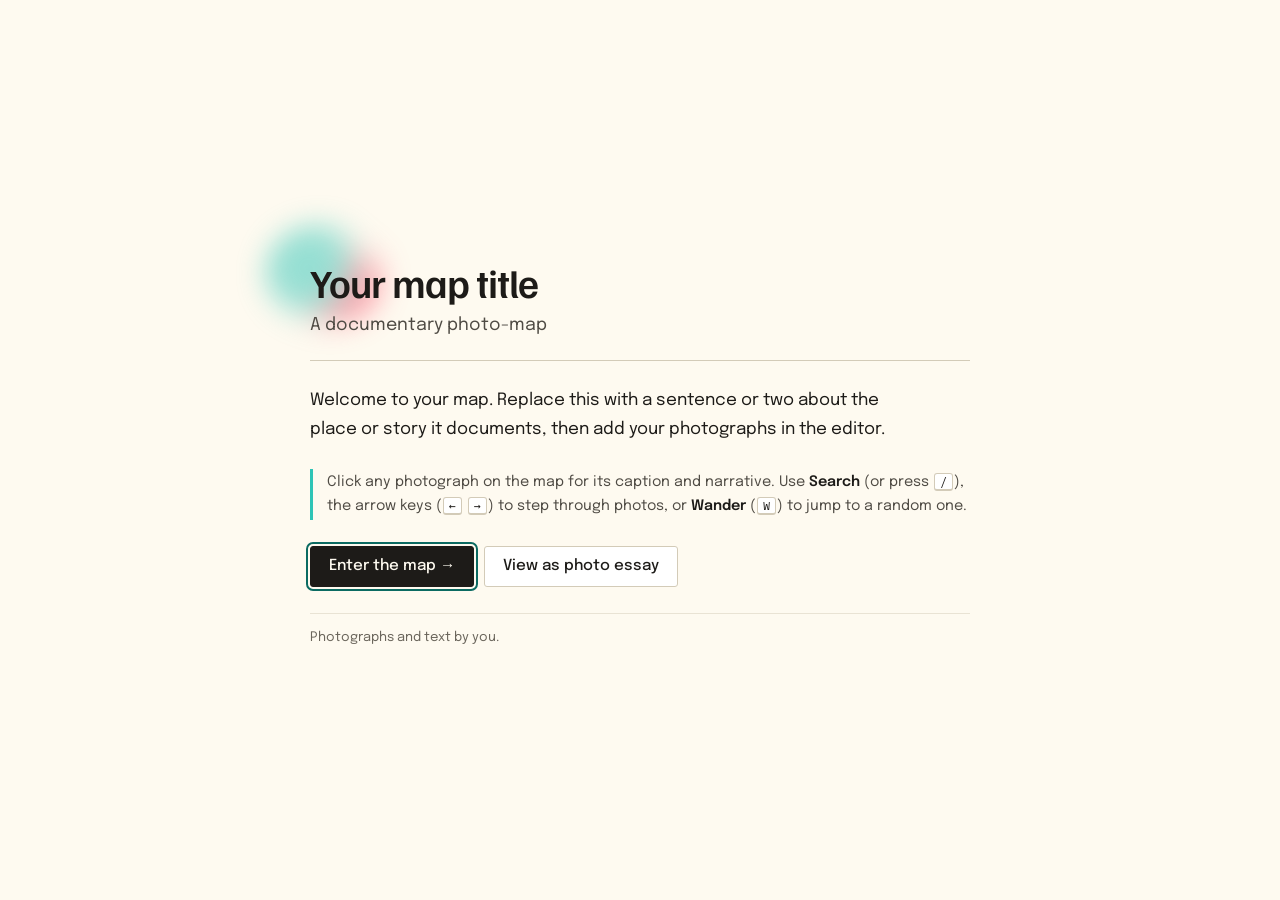
==== commit 7ab83d31: "Move to the MIRL tool design: paper and ink, with teal as the map's key The map, the essay, the dash" ====
--- a/index.html
+++ b/index.html
@@ -5,9 +5,8 @@
 <meta name="viewport" content="width=device-width, initial-scale=1.0">
 <title>A Documentary Map</title>
 
-<!-- SEO / social. EDIT ME: update these when you publish your map. Once you have a
-     photograph worth sharing, add a social-preview image by uncommenting the two
-     image tags below and pointing them at one of your photos. -->
+<!-- SEO / social. The title and description follow your Map details; a social-preview
+     image is written between the OG markers below when you set a cover in Map details. -->
 <meta name="description" content="A documentary photo-map: geolocated photographs paired with per-photo narratives.">
 <meta name="author" content="">
 <meta name="keywords" content="documentary, photo map, photographs, archive">
@@ -17,35 +16,36 @@
 <meta property="og:title" content="A Documentary Map">
 <meta property="og:description" content="A documentary photo-map: geolocated photographs paired with per-photo narratives.">
 <meta property="og:url" content="https://YOUR-USER.github.io/mirl-map/">
-<!-- <meta property="og:image" content="https://YOUR-USER.github.io/mirl-map/photos/web/your-photo.jpeg"> -->
+<!-- MIRL:OG-START --><!-- MIRL:OG-END -->
 <meta name="twitter:card" content="summary">
 <meta name="twitter:title" content="A Documentary Map">
 <meta name="twitter:description" content="A documentary photo-map: geolocated photographs paired with per-photo narratives.">
-<!-- <meta name="twitter:image" content="https://YOUR-USER.github.io/mirl-map/photos/web/your-photo.jpeg"> -->
-
-<!-- Favicon: a neutral map-pin mark (data URL, no file needed). -->
-<meta name="theme-color" content="#1b2733">
-<link rel="icon" type="image/svg+xml" href="data:image/svg+xml;utf8,<svg xmlns='http://www.w3.org/2000/svg' viewBox='0 0 64 64'><rect width='64' height='64' rx='10' fill='%231b2733'/><circle cx='32' cy='27' r='9' fill='%23e9edf1'/><circle cx='32' cy='27' r='3.4' fill='%230f766e'/><path d='M32 36 L24 50 L40 50 Z' fill='%23e9edf1'/></svg>">
-
-<link rel="preconnect" href="https://fonts.googleapis.com"/>
-<link rel="preconnect" href="https://fonts.gstatic.com" crossorigin/>
-<link rel="stylesheet" href="https://fonts.googleapis.com/css2?family=Space+Grotesk:wght@400;500;600;700&family=Inter:wght@400;500;600;700&family=JetBrains+Mono:wght@400;500&family=Amiri:wght@400;700&display=swap"/>
+
+<!-- Favicon: the MIRL bleed in the map's teal, with a location mark. Fonts are
+     vendored in fonts/ and declared in css/style.css; nothing loads from a font service. -->
+<meta name="theme-color" content="#fefaf0">
+<link rel="icon" type="image/svg+xml" href="favicon.svg">
+
 <link rel="stylesheet" href="https://cdnjs.cloudflare.com/ajax/libs/leaflet/1.9.4/leaflet.min.css"/>
 <link rel="stylesheet" href="https://cdnjs.cloudflare.com/ajax/libs/leaflet.markercluster/1.5.3/MarkerCluster.css"/>
 <link rel="stylesheet" href="https://cdnjs.cloudflare.com/ajax/libs/leaflet.markercluster/1.5.3/MarkerCluster.Default.css"/>
 <link rel="stylesheet" href="https://unpkg.com/leaflet-minimap@3.6.1/dist/Control.MiniMap.min.css"/>
-<link rel="stylesheet" href="css/style.css?v=8"/>
-<link rel="stylesheet" href="css/a11y.css?v=8"/>
+<link rel="stylesheet" href="css/style.css?v=14"/>
+<link rel="stylesheet" href="css/a11y.css?v=14"/>
 
 <!-- CONFIG loads FIRST so every other script (and the inline script below) can read it. -->
-<script src="js/config.js?v=8"></script>
-<script src="js/data/settings.js?v=8"></script>
+<script src="js/config.js?v=14"></script>
+<script src="js/data/settings.js?v=14"></script>
 <script>
-  /* Skip the intro overlay when arriving via permalink (?photo=…) so shared
-     links go straight to the photo. Done in <head> to avoid a flash. */
-  if (new URLSearchParams(location.search).get('photo')) {
-    document.documentElement.classList.add('intro-skip');
-  }
+  /* Skip the intro overlay when arriving via a photo permalink (?photo=…) or in
+     preview mode (?preview, used by the dashboard's live preview) so the map shows
+     at once instead of the splash. Done in <head> to avoid a flash. */
+  (function () {
+    var q = new URLSearchParams(location.search);
+    if (q.get('photo') || q.has('preview')) {
+      document.documentElement.classList.add('intro-skip');
+    }
+  })();
   /* Apply the saved interface language/direction before paint, so a visitor in
      a right-to-left second language never sees a left-to-right flash. */
   try {
@@ -61,10 +61,10 @@
 
 <script src="https://cdnjs.cloudflare.com/ajax/libs/leaflet/1.9.4/leaflet.min.js"></script>
 <script src="https://cdnjs.cloudflare.com/ajax/libs/leaflet.markercluster/1.5.3/leaflet.markercluster.min.js"></script>
-<script src="js/lib/leaflet-side-by-side.js?v=8"></script>
+<script src="js/lib/leaflet-side-by-side.js?v=14"></script>
 <script src="https://unpkg.com/leaflet-minimap@3.6.1/dist/Control.MiniMap.min.js"></script>
 </head>
-<body>
+<body class="page-map">
 
 <!-- ─── Intro splash (CONFIG.features.intro). EDIT ME: your project's opening. ─── -->
 <div id="intro-screen" data-feature="intro" role="dialog" aria-label="About this project" aria-modal="true">
@@ -97,44 +97,37 @@
 </div>
 
 
-<div id="header">
-  <div class="header-left">
+<header id="header">
+  <div class="brand">
+    <span class="bleed" aria-hidden="true"></span>
     <h1><span data-site-title>MIRL Map</span></h1>
     <span class="sub" data-i18n="head.sub" data-settings="subtitle">A documentary map</span>
   </div>
+  <!-- The two readings of one body of photographs -->
+  <nav class="views" aria-label="Readings">
+    <a class="view on" href="index.html" aria-current="page" data-i18n="nav.map">Map</a>
+    <a class="view" href="gallery.html" data-feature="gallery" data-i18n="nav.essay">Essay</a>
+  </nav>
   <div id="header-controls">
     <!-- Base-layer buttons are generated from CONFIG.baseLayers -->
-    <div class="layer-group" id="base-layer-btns"></div>
+    <div class="layer-group" id="base-layer-btns" role="group" aria-label="Basemap"></div>
+    <!-- Historical-layer buttons + Compare are generated from CONFIG (hidden when empty) -->
+    <div class="layer-group" id="hist-layer-group" role="group" aria-label="Historical layers"><span id="hist-layer-btns"></span></div>
+    <!-- Language toggle is generated from CONFIG.languages (hidden when there is no second language) -->
+    <div class="layer-group" id="lang-btns" role="group" aria-label="Language" data-lang-toggle></div>
     <div class="h-div"></div>
-    <!-- Historical-layer buttons + Compare are generated from CONFIG (hidden when empty) -->
-    <div class="layer-group" id="hist-layer-group" aria-label="Historical layers"><span id="hist-layer-btns"></span></div>
-    <div class="h-div" data-lang-toggle></div>
-    <!-- Language toggle is generated from CONFIG.languages (hidden when there is no second language) -->
-    <div class="layer-group" id="lang-btns" data-lang-toggle></div>
-    <div class="h-div"></div>
-    <div class="layer-group">
-      <button class="layer-btn active" id="btn-layers" onclick="toggleLayerPanel()">&#9776; <span data-i18n="nav.layers">Layers</span></button>
-    </div>
-    <div class="h-div" data-feature="search"></div>
-    <button class="layer-btn" id="btn-search" data-feature="search" onclick="toggleSearchPanel()" aria-label="Search photos and narratives" aria-expanded="false" aria-controls="search-panel">&#x1F50D; <span data-i18n="nav.search">Search</span></button>
-    <div class="h-div" data-feature="wander"></div>
-    <button class="layer-btn" id="btn-wander" data-feature="wander" onclick="wanderToRandomPhoto()" aria-label="Open a random photo" title="Open a random photograph (or press W)">&#9860; <span data-i18n="nav.wander">Wander</span></button>
-    <div class="h-div" data-feature="gallery"></div>
-    <a href="gallery.html" class="layer-btn" data-feature="gallery" style="text-decoration:none;">&#9707; <span data-i18n="nav.gallery">Gallery</span></a>
-    <div class="h-div" data-feature="timeline"></div>
+    <button class="layer-btn" id="btn-layers" onclick="toggleLayerPanel()" aria-controls="layer-panel"><span data-i18n="nav.layers">Layers</span></button>
+    <button class="layer-btn" id="btn-search" data-feature="search" onclick="toggleSearchPanel()" aria-label="Search photos and narratives" aria-expanded="false" aria-controls="search-panel"><span data-i18n="nav.search">Search</span></button>
+    <button class="layer-btn" id="btn-wander" data-feature="wander" onclick="wanderToRandomPhoto()" aria-label="Open a random photo" title="Open a random photograph (or press W)"><span data-i18n="nav.wander">Wander</span></button>
     <button class="layer-btn" id="btn-timeline" data-feature="timeline" onclick="toggleTimeline()" aria-label="Timeline" aria-expanded="false" aria-controls="timeline-panel" data-i18n="nav.timeline">Timeline</button>
-    <div class="h-div" data-feature="statistics"></div>
     <button class="layer-btn" id="btn-stats" data-feature="statistics" onclick="toggleStats()" aria-label="Statistics" aria-expanded="false" aria-controls="stats-panel" data-i18n="nav.stats">Statistics</button>
-    <div class="h-div" data-feature="sources"></div>
     <button class="layer-btn" id="btn-sources" data-feature="sources" onclick="toggleSources()" aria-label="Sources" aria-expanded="false" aria-controls="sources-panel" data-i18n="nav.sources">Sources</button>
     <div class="h-div"></div>
     <button id="btn-help" onclick="toggleHelp()" aria-label="How to use this map" aria-expanded="false" aria-controls="help-panel" title="How to use this map">?</button>
-    <div class="h-div"></div>
-    <button id="btn-a11y" onclick="toggleA11y()" aria-label="Accessibility options" aria-expanded="false" aria-controls="a11y-panel">Aa</button>
-    <div class="h-div"></div>
+    <button id="btn-a11y" onclick="toggleA11y()" aria-label="Accessibility options" aria-expanded="false" aria-controls="a11y-panel" title="Text size, contrast, motion">Aa</button>
     <button id="btn-fs" onclick="toggleFS()" aria-label="Toggle fullscreen" title="Toggle fullscreen">&#x26F6;</button>
   </div>
-</div>
+</header>
 
 <div id="a11y-panel" role="dialog" aria-label="Accessibility options" aria-modal="false">
   <h3 data-i18n="a11y.title">Accessibility</h3>
@@ -182,29 +175,29 @@
   <div class="help-section">
     <h4>Top bar</h4>
     <ul>
-      <li><b>Map style</b>: switch the base map.</li>
-      <li><b>&#x1F50D; Search</b>: search captions, filenames, and narratives.</li>
-      <li><b>&#9860; Wander</b>: open a random photograph (<kbd>W</kbd>).</li>
-      <li><b>&#9707; Gallery</b>: read the same material as a photo essay.</li>
-      <li><b>Aa</b>: text size, high-contrast, reduce-motion options.</li>
+      <li><b>Map</b> and <b>Essay</b>: the two readings of the same photographs.</li>
+      <li><b>Streets</b>, <b>Satellite</b>, <b>Topo</b>: switch the basemap.</li>
+      <li><b>Search</b>: search captions, file names, and narratives (<kbd>/</kbd>).</li>
+      <li><b>Wander</b>: open a random photograph (<kbd>W</kbd>).</li>
+      <li><b>Aa</b>: text size, high contrast, and reduced motion.</li>
     </ul>
   </div>
   <div class="help-section">
-    <h4>Layers panel (&#9776;)</h4>
+    <h4>Layers</h4>
     <p class="help-p">Toggle the optional overlays you have turned on in <code>js/config.js</code> (landmarks, sightlines, area polygons, and so on).</p>
   </div>
   <div class="help-section">
     <h4>Photo drawer</h4>
     <ul>
-      <li>Use <b>&lsaquo; Prev</b> / <b>Next &rsaquo;</b> or the arrow keys.</li>
-      <li><b>&#128203; Cite</b>: export a citation in Chicago, MLA, APA, or BibTeX.</li>
-      <li>The URL updates with <code>?photo=…</code> &mdash; a shareable permalink.</li>
+      <li>Use <b>Prev</b> and <b>Next</b>, or the arrow keys.</li>
+      <li><b>Cite this photograph</b>: a citation in Chicago, MLA, APA, or BibTeX.</li>
+      <li>The address updates with <code>?photo=…</code>, a permalink you can share.</li>
     </ul>
   </div>
   <div class="help-section" data-feature="kmlExport">
     <h4>Export</h4>
     <button class="help-btn-cta" onclick="downloadKML()" aria-label="Download photos as KML for Google Earth">
-      &#x21E9; Download .kml for Google Earth
+      Download .kml for Google Earth
     </button>
     <p class="help-hint">A portable index of every photo and overlay. Each placemark links back to this map.</p>
   </div>
@@ -212,6 +205,15 @@
 </div>
 
 <div id="map" role="application" aria-label="Interactive documentary map"></div>
+
+<!-- Shown by js/map.js only when the map has no photographs yet. -->
+<div id="empty-state" aria-live="polite">
+  <div class="es-card">
+    <div class="es-h" data-i18n="empty.h">No photographs yet</div>
+    <p class="es-p" data-i18n="empty.p">This map is waiting for its first photograph.</p>
+    <a class="es-btn" href="admin/" data-i18n="empty.btn">Add your first photograph &rarr;</a>
+  </div>
+</div>
 
 <div id="compare-panel" data-feature="compare" role="region" aria-label="Side-by-side layer comparison" aria-hidden="true">
   <span class="cmp-lbl" data-i18n="cmp.label">Compare</span>
@@ -224,7 +226,7 @@
 
 <div id="layer-panel" role="region" aria-label="Map layers">
   <button id="layer-close" onclick="toggleLayerPanel()" aria-label="Close layers panel">&#x2715;</button>
-  <h3 data-i18n="lp.title">Map Layers</h3>
+  <h3 data-i18n="lp.title">Map layers</h3>
 
   <div class="lp-row" onclick="togLayer('photos')">
     <div class="chk on" id="ck-photos"></div>
@@ -232,7 +234,7 @@
   </div>
   <div class="lp-row" data-feature="sightlines" onclick="togLayer('viewsheds')" title="Draw every photo's camera direction and field of view at once">
     <div class="chk" id="ck-viewsheds"></div>
-    <div class="sw" style="background:#f0c068;border:1px solid #c89048;"></div>
+    <div class="sw" style="background:var(--key-wash);border:1px solid var(--key-ink);"></div>
     <span class="lp-lbl" data-i18n="lp.sightlines">Sightlines (all photos)</span>
   </div>
 
@@ -242,10 +244,10 @@
       <span class="lp-lbl" data-i18n="lp.landmarks">Landmarks</span>
     </div>
     <div class="lp-legend">
-      <div class="lp-leg-row"><div class="lp-leg-dot" style="background:#4CAF50;"></div><span class="lp-leg-txt">Still standing</span></div>
-      <div class="lp-leg-row"><div class="lp-leg-dot" style="background:#FF9800;"></div><span class="lp-leg-txt">Ruins</span></div>
-      <div class="lp-leg-row"><div class="lp-leg-dot" style="background:#F44336;"></div><span class="lp-leg-txt">Destroyed</span></div>
-      <div class="lp-leg-row"><div class="lp-leg-dot" style="background:#2196F3;"></div><span class="lp-leg-txt">Occupied</span></div>
+      <div class="lp-leg-row"><div class="lp-leg-dot" style="background:var(--ok);"></div><span class="lp-leg-txt">Still standing</span></div>
+      <div class="lp-leg-row"><div class="lp-leg-dot" style="background:var(--warn);"></div><span class="lp-leg-txt">Ruins</span></div>
+      <div class="lp-leg-row"><div class="lp-leg-dot" style="background:var(--loss);"></div><span class="lp-leg-txt">Destroyed</span></div>
+      <div class="lp-leg-row"><div class="lp-leg-dot" style="background:var(--surv);"></div><span class="lp-leg-txt">Occupied</span></div>
     </div>
   </div>
 
@@ -292,7 +294,7 @@
 
   <div class="lp-row" data-feature="testimonies" onclick="togLayer('testimonies')" title="First-person voices pinned at relevant locations">
     <div class="chk" id="ck-testimonies"></div>
-    <div class="sw" style="background:#2e7080;border:1.5px solid #fff;box-shadow:0 0 0 1px #2e7080;"></div>
+    <div class="sw" style="background:var(--key-ink);border:1.5px solid #fff;box-shadow:0 0 0 1px var(--key-ink);"></div>
     <span class="lp-lbl" data-i18n="lp.voices">Voices</span>
   </div>
 
@@ -306,7 +308,7 @@
     <div class="lp-row lp-row-with-action">
       <div class="lp-row-toggle" onclick="togLayer('trail')">
         <div class="chk" id="ck-trail"></div>
-        <div class="sw" style="background:transparent;border-top:2px dashed #5a3e28;border-bottom:none;height:4px;align-self:center;"></div>
+        <div class="sw" style="background:transparent;border-top:2px dashed var(--key-ink);border-bottom:none;height:4px;align-self:center;"></div>
         <span class="lp-lbl" data-i18n="lp.trail">Walking trail</span>
       </div>
       <button class="lp-action" id="btn-trail-play" onclick="animateTrail()" title="Play the trail">&#9654;</button>
@@ -350,6 +352,7 @@
   <button id="about-close" onclick="toggleAbout()" aria-label="Close about panel">&#x2715;</button>
   <h2><span data-site-title>MIRL Map</span></h2>
   <p data-settings="about">A short note about this project and who made it. You can edit it in the Map details form.</p>
+  <p class="about-edit"><a href="admin/" data-i18n="about.edit">Editing this map? Open the dashboard &rarr;</a></p>
 </div>
 
 <div id="search-panel" role="dialog" aria-label="Search photos">
@@ -362,7 +365,7 @@
 </div>
 
 <div id="status-bar">
-  <div id="photo-count" onclick="toggleAbout()" data-i18n-html="status.count">photographs &nbsp;&middot;&nbsp; About &#9432;</div>
+  <div id="photo-count" onclick="toggleAbout()"><span id="photo-count-n">0 photographs</span> &nbsp;&middot;&nbsp; About</div>
 </div>
 
 <div id="info-drawer" role="dialog" aria-label="Photo details" aria-modal="true">
@@ -407,23 +410,23 @@
 
 
 <!-- Content data (edit these). Module files may be empty; see CONTENT-GUIDE.md. -->
-<script src="js/data/photos.js?v=8"></script>
-<script src="js/data/sources.js?v=8"></script>
-<script src="js/data/landmarks.js?v=8"></script>
-<script src="js/data/places.js?v=8"></script>
-<script src="js/data/testimonies.js?v=8"></script>
-<script src="js/data/matson.js?v=8"></script>
-<script src="js/data/greenline.js?v=8"></script>
-<script src="js/data/geodata.js?v=8"></script>
-<script src="js/data/timeline.js?v=8"></script>
-<script src="js/data/stats.js?v=8"></script>
-<script src="js/data/i18n.js?v=8"></script>
+<script src="js/data/photos.js?v=14"></script>
+<script src="js/data/sources.js?v=14"></script>
+<script src="js/data/landmarks.js?v=14"></script>
+<script src="js/data/places.js?v=14"></script>
+<script src="js/data/testimonies.js?v=14"></script>
+<script src="js/data/matson.js?v=14"></script>
+<script src="js/data/greenline.js?v=14"></script>
+<script src="js/data/geodata.js?v=14"></script>
+<script src="js/data/timeline.js?v=14"></script>
+<script src="js/data/stats.js?v=14"></script>
+<script src="js/data/i18n.js?v=14"></script>
 <!-- Engine (do not normally edit) -->
-<script src="js/a11y.js?v=8"></script>
-<script src="js/i18n.js?v=8"></script>
-<script src="js/help.js?v=8"></script>
-<script src="js/kml.js?v=8"></script>
-<script src="js/narratives.js?v=8"></script>
-<script src="js/map.js?v=8"></script>
+<script src="js/a11y.js?v=14"></script>
+<script src="js/i18n.js?v=14"></script>
+<script src="js/help.js?v=14"></script>
+<script src="js/kml.js?v=14"></script>
+<script src="js/narratives.js?v=14"></script>
+<script src="js/map.js?v=14"></script>
 </body>
 </html>
--- a/css/style.css
+++ b/css/style.css
@@ -1,157 +1,272 @@
-/* ══════════════════════════════════════════════════════
-   MIRL Map — Cartography theme (cool slate, teal, amber)
-   ──────────────────────────────────────────────────────
-   Typography
-     --font-display   Space Grotesk (geometric grotesque;
-                      project title, h1/h2/h3 headings)
-     --font-body      Inter (humanist sans tuned for screens;
-                      body prose, popups, narrative)
-     --font-ui        Inter (buttons, labels, tooltips, chrome)
-     --font-mono      JetBrains Mono (kbd, codes, coordinates,
-                      photo numbers)
-     --font-arabic    Amiri (classical naskh by Khaled Hosny,
-                      based on Bulaq Press faces; all Arabic text)
-
-   Palette
-     Page bg          #e9edf1   (cool light gray)
-     Header bg        #d6dde4   (deeper cool gray)
-     Panel/card bg    #f5f7f9   (near-white cool)
-     Button rest      #dde4ea
-     Button hover     #cdd7df
-     Border subtle    #c7d0d9
-     Border firm      #c2ccd6
-     Text primary     #1b2733   (dark slate)
-     Text secondary   #46566a
-     Text tertiary    #74859a
-     Accent teal      #0f766e   (active states)
-     Accent hover     #0c5d56
-     Highlight amber  #f59e0b   (camera arrow, marks)
-   ══════════════════════════════════════════════════════ */
+/* MIRL Map · the map page, and the shared base for the photo essay.
+   No framework, no build.
+
+   Design: the Material / Image Research Lab's own identity, shared with the
+   lab site and every MIRL tool. Paper white and near-black ink; Familjen
+   Grotesk for names and headings, Epilogue for everything you read and
+   operate; IBM Plex Mono only where characters must line up (coordinates,
+   file names, counters). Each tool takes one of the four Risograph colours
+   of the MIRL mark as its key: the map's is teal, used for the mark, the
+   current reading, links, the open photograph's ring, and its sightline.
+   Its second pigment, coral, appears in the mark only. Labels are plain
+   words in sentence case, and every text colour passes 4.5 to 1 on paper.
+   All fonts are vendored in fonts/ (SIL Open Font License; texts alongside).
+
+   Colours live in the tokens below and nowhere else: js/map.js and
+   js/gallery.js read them at runtime for what Leaflet draws, and the
+   high-contrast mode (css/a11y.css) works by redefining them. */
+
+@font-face { font-family: "Familjen Grotesk"; src: url("../fonts/familjen-grotesk-latin-500-normal.woff2") format("woff2"); font-weight: 500; font-style: normal; font-display: swap; unicode-range: U+0000-00FF,U+0131,U+0152-0153,U+02BB-02BC,U+02C6,U+02DA,U+02DC,U+0304,U+0308,U+0329,U+2000-206F,U+20AC,U+2122,U+2191,U+2193,U+2212,U+2215,U+FEFF,U+FFFD; }
+@font-face { font-family: "Familjen Grotesk"; src: url("../fonts/familjen-grotesk-latin-ext-500-normal.woff2") format("woff2"); font-weight: 500; font-style: normal; font-display: swap; unicode-range: U+0100-02BA,U+02BD-02C5,U+02C7-02CC,U+02CE-02D7,U+02DD-02FF,U+0304,U+0308,U+0329,U+1D00-1DBF,U+1E00-1E9F,U+1EF2-1EFF,U+2020,U+20A0-20AB,U+20AD-20C0,U+2113,U+2C60-2C7F,U+A720-A7FF; }
+@font-face { font-family: "Familjen Grotesk"; src: url("../fonts/familjen-grotesk-latin-600-normal.woff2") format("woff2"); font-weight: 600; font-style: normal; font-display: swap; unicode-range: U+0000-00FF,U+0131,U+0152-0153,U+02BB-02BC,U+02C6,U+02DA,U+02DC,U+0304,U+0308,U+0329,U+2000-206F,U+20AC,U+2122,U+2191,U+2193,U+2212,U+2215,U+FEFF,U+FFFD; }
+@font-face { font-family: "Familjen Grotesk"; src: url("../fonts/familjen-grotesk-latin-ext-600-normal.woff2") format("woff2"); font-weight: 600; font-style: normal; font-display: swap; unicode-range: U+0100-02BA,U+02BD-02C5,U+02C7-02CC,U+02CE-02D7,U+02DD-02FF,U+0304,U+0308,U+0329,U+1D00-1DBF,U+1E00-1E9F,U+1EF2-1EFF,U+2020,U+20A0-20AB,U+20AD-20C0,U+2113,U+2C60-2C7F,U+A720-A7FF; }
+@font-face { font-family: "Familjen Grotesk"; src: url("../fonts/familjen-grotesk-latin-700-normal.woff2") format("woff2"); font-weight: 700; font-style: normal; font-display: swap; unicode-range: U+0000-00FF,U+0131,U+0152-0153,U+02BB-02BC,U+02C6,U+02DA,U+02DC,U+0304,U+0308,U+0329,U+2000-206F,U+20AC,U+2122,U+2191,U+2193,U+2212,U+2215,U+FEFF,U+FFFD; }
+@font-face { font-family: "Familjen Grotesk"; src: url("../fonts/familjen-grotesk-latin-ext-700-normal.woff2") format("woff2"); font-weight: 700; font-style: normal; font-display: swap; unicode-range: U+0100-02BA,U+02BD-02C5,U+02C7-02CC,U+02CE-02D7,U+02DD-02FF,U+0304,U+0308,U+0329,U+1D00-1DBF,U+1E00-1E9F,U+1EF2-1EFF,U+2020,U+20A0-20AB,U+20AD-20C0,U+2113,U+2C60-2C7F,U+A720-A7FF; }
+@font-face { font-family: "Epilogue"; src: url("../fonts/epilogue-latin-400-normal.woff2") format("woff2"); font-weight: 400; font-style: normal; font-display: swap; unicode-range: U+0000-00FF,U+0131,U+0152-0153,U+02BB-02BC,U+02C6,U+02DA,U+02DC,U+0304,U+0308,U+0329,U+2000-206F,U+20AC,U+2122,U+2191,U+2193,U+2212,U+2215,U+FEFF,U+FFFD; }
+@font-face { font-family: "Epilogue"; src: url("../fonts/epilogue-latin-ext-400-normal.woff2") format("woff2"); font-weight: 400; font-style: normal; font-display: swap; unicode-range: U+0100-02BA,U+02BD-02C5,U+02C7-02CC,U+02CE-02D7,U+02DD-02FF,U+0304,U+0308,U+0329,U+1D00-1DBF,U+1E00-1E9F,U+1EF2-1EFF,U+2020,U+20A0-20AB,U+20AD-20C0,U+2113,U+2C60-2C7F,U+A720-A7FF; }
+@font-face { font-family: "Epilogue"; src: url("../fonts/epilogue-latin-500-normal.woff2") format("woff2"); font-weight: 500; font-style: normal; font-display: swap; unicode-range: U+0000-00FF,U+0131,U+0152-0153,U+02BB-02BC,U+02C6,U+02DA,U+02DC,U+0304,U+0308,U+0329,U+2000-206F,U+20AC,U+2122,U+2191,U+2193,U+2212,U+2215,U+FEFF,U+FFFD; }
+@font-face { font-family: "Epilogue"; src: url("../fonts/epilogue-latin-ext-500-normal.woff2") format("woff2"); font-weight: 500; font-style: normal; font-display: swap; unicode-range: U+0100-02BA,U+02BD-02C5,U+02C7-02CC,U+02CE-02D7,U+02DD-02FF,U+0304,U+0308,U+0329,U+1D00-1DBF,U+1E00-1E9F,U+1EF2-1EFF,U+2020,U+20A0-20AB,U+20AD-20C0,U+2113,U+2C60-2C7F,U+A720-A7FF; }
+@font-face { font-family: "Epilogue"; src: url("../fonts/epilogue-latin-600-normal.woff2") format("woff2"); font-weight: 600; font-style: normal; font-display: swap; unicode-range: U+0000-00FF,U+0131,U+0152-0153,U+02BB-02BC,U+02C6,U+02DA,U+02DC,U+0304,U+0308,U+0329,U+2000-206F,U+20AC,U+2122,U+2191,U+2193,U+2212,U+2215,U+FEFF,U+FFFD; }
+@font-face { font-family: "Epilogue"; src: url("../fonts/epilogue-latin-ext-600-normal.woff2") format("woff2"); font-weight: 600; font-style: normal; font-display: swap; unicode-range: U+0100-02BA,U+02BD-02C5,U+02C7-02CC,U+02CE-02D7,U+02DD-02FF,U+0304,U+0308,U+0329,U+1D00-1DBF,U+1E00-1E9F,U+1EF2-1EFF,U+2020,U+20A0-20AB,U+20AD-20C0,U+2113,U+2C60-2C7F,U+A720-A7FF; }
+@font-face { font-family: "Plex Mono"; src: url("../fonts/ibm-plex-mono-latin-400-normal.woff2") format("woff2"); font-weight: 400; font-style: normal; font-display: swap; }
+@font-face { font-family: "Plex Mono"; src: url("../fonts/ibm-plex-mono-latin-500-normal.woff2") format("woff2"); font-weight: 500; font-style: normal; font-display: swap; }
+@font-face { font-family: "Naskh"; src: url("../fonts/noto-naskh-arabic-arabic-400-normal.woff2") format("woff2"); font-weight: 400; font-style: normal; font-display: swap; }
+@font-face { font-family: "Naskh"; src: url("../fonts/noto-naskh-arabic-arabic-600-normal.woff2") format("woff2"); font-weight: 600; font-style: normal; font-display: swap; }
 
 :root {
-  --font-display: 'Space Grotesk', 'Inter', system-ui, -apple-system, 'Segoe UI', sans-serif;
-  --font-body:    'Inter', system-ui, -apple-system, 'Segoe UI', 'Helvetica Neue', sans-serif;
-  --font-ui:      'Inter', system-ui, -apple-system, 'Segoe UI', 'Helvetica Neue', sans-serif;
-  --font-mono:    'JetBrains Mono', 'Menlo', 'Monaco', 'Courier New', monospace;
-  --font-arabic:  'Amiri', 'Scheherazade New', 'Traditional Arabic', 'Georgia', serif;
-}
+  --sans: "Epilogue", "Naskh", "Helvetica Neue", Arial, sans-serif;
+  --display: "Familjen Grotesk", "Epilogue", "Naskh", "Helvetica Neue", Arial, sans-serif;
+  --mono: "Plex Mono", "SF Mono", Menlo, Consolas, monospace;
+  --arabic: "Naskh", "Epilogue", "Geeza Pro", "Al Bayan", serif;
+
+  /* older names, still read by gallery.css and a few inline styles */
+  --font-display: var(--display);
+  --font-body: var(--sans);
+  --font-ui: var(--sans);
+  --font-mono: var(--mono);
+  --font-arabic: var(--arabic);
+
+  --bg: #fefaf0;          /* the lab's paper */
+  --surface: #ffffff;     /* panels, popups, fields, menus */
+  --mat: #f1ecdf;         /* mount behind photographs, the map before tiles load */
+  --ink: #1d1b18;
+  --ink-2: #4f4b44;       /* secondary text, 8.3:1 on paper */
+  --ink-3: #6b665c;       /* quiet text, 5.5:1 on paper */
+  --line: #e9e3d4;        /* hairline */
+  --line-2: #d3cbb8;      /* stronger rule and field borders */
+  --soft: #f5f0e3;        /* hover wash */
+
+  --key: #2ec4b6;         /* the map's Risograph key: teal */
+  --key-2: #ff4d6a;       /* its second pigment, for the mark only */
+  --key-ink: #0b6b62;     /* the key as text and links, 6.1:1 */
+  --key-deep: #08524b;    /* key-ink on hover */
+  --key-wash: #e2f5f2;    /* the key behind a pressed control */
+
+  --loss: #a3172f;   --loss-bg: #fbe4e7;
+  --open: #47433b;   --open-bg: #ebe6da;
+  --surv: #1b4b97;   --surv-bg: #e2eafa;
+  --ok: #2b6e47;
+  --warn: #8a5a0a;   --warn-bg: #fbf0d9;   --warn-line: #ecd29c;
+
+  --radius: 3px;
+  --head-h: 56px;
+  --shadow: 0 10px 30px rgba(29, 27, 24, .12), 0 1px 2px rgba(29, 27, 24, .06);
+  --shadow-sm: 0 2px 8px rgba(29, 27, 24, .14);
+  --scrim: rgba(29, 27, 24, .5);
+  --night: #15130f;       /* the lightbox, where photographs read best on dark */
+}
+
+/* ── Base ─────────────────────────────────────────────── */
 
 * { margin: 0; padding: 0; box-sizing: border-box; }
+html { background: var(--bg); }
 body {
-  font-family: var(--font-body);
-  font-feature-settings: 'kern', 'liga', 'calt';
+  font-family: var(--sans);
+  font-size: 1rem;
+  line-height: 1.55;
+  background: var(--bg);
+  color: var(--ink);
   -webkit-font-smoothing: antialiased;
   -moz-osx-font-smoothing: grayscale;
-  background: #e9edf1;
-  color: #1b2733;
-}
-
-/* Headings use the display face. Space Grotesk at medium weight
-   gives the titling a confident, geometric, cartographic feel. */
-h1, h2, h3, h4 { font-family: var(--font-display); font-weight: 500; }
-
-/* Arabic blocks pick up the Amiri face automatically. Marked at the
-   class level rather than via :lang() because the markup uses HTML
-   entities rather than Arabic Unicode in the source. */
-.intro-title-ar,
-.lm-ar,
-.oh-speaker-ar,
-.popup-ar,
-[dir="rtl"] {
-  font-family: var(--font-arabic);
-  font-weight: 400;
-}
-
-/* UI chrome uses the sans face: buttons, labels, panel headers,
-   keyboard glyphs. Body prose (paragraphs, narrative text, photo
-   captions, popup descriptions) stays in the serif body font. */
-.layer-btn,
-#btn-help,
-#btn-a11y,
-#btn-fs,
-#btn-search,
-.layer-btn,
-.sub,
-.lp-lbl,
-.lp-leg-txt,
-.stat-lbl,
-.a11y-label,
-.a11y-toggle-lbl,
-.a11y-hint,
-#a11y-panel h3,
-.help-section h4,
-.help-section p,
-.help-section li,
-.help-p,
-.help-hint,
-.kbd-list li,
-#help-panel h3,
-.help-btn-cta,
-.cmp-lbl,
-.cmp-vs,
-.cmp-hint,
-.cmp-exit,
-#compare-panel select,
-#search-input,
-#search-status,
-.sr-title,
-.sr-snippet,
-#photo-count,
-.cite-style,
-.cite-copy,
-.cite-button,
-.cite-row .cite-style,
-.intro-stat .is-lbl,
-.intro-tip,
-.intro-btn,
-.intro-credit,
-.lm-status-txt,
-.lm-en,
-.lm-btn,
-.popup-coords,
-.popup-btn,
-.popup-btn-info,
-.popup-btn-full,
-.idn-btn,
-#idn-counter,
-.g-coords,
-.g-source-label,
-.g-source-link,
-.oh-role,
-.mat-meta,
-.mat-photog,
-.mat-date,
-.mat-cta,
-.mat-loc-link,
-.mat-rights {
-  font-family: var(--font-ui);
-}
-
-/* Tabular numbers for stats and coordinates — IBM Plex Sans has
-   excellent tabular figures via font-feature-settings. */
-.stat-val,
-.intro-stat .is-val,
-.popup-coords,
-.g-coords,
-#idn-counter,
-.marker-num,
-#lightbox-meta {
-  font-feature-settings: 'tnum';
+  text-rendering: optimizeLegibility;
+}
+h1, h2, h3, h4 { font-family: var(--display); font-weight: 600; letter-spacing: -0.01em; }
+button, input, select, textarea { font: inherit; color: inherit; }
+a { color: var(--key-ink); }
+a:hover { color: var(--key-deep); }
+
+/* Right-to-left text: naskh, with the taller leading it needs. Marked at the
+   class level as well as by dir, since some markup carries Arabic as entities. */
+.intro-title-ar, .lm-ar, .oh-speaker-ar, .popup-ar, [dir="rtl"] {
+  font-family: var(--arabic); font-weight: 400; line-height: 1.9;
+}
+
+/* Tabular figures wherever numbers line up */
+.stat-val, .intro-stat .is-val, .popup-coords, .g-coords, #idn-counter,
+.marker-num, #lightbox-meta, .st-v, .tl-date {
   font-variant-numeric: tabular-nums;
 }
 
-/* ── Intro screen ─────────────────────────────────────── */
+kbd {
+  font-family: var(--mono); font-size: .8em; color: var(--ink);
+  background: var(--surface); border: 1px solid var(--line-2); border-bottom-width: 2px;
+  border-radius: var(--radius); padding: 0 5px; margin: 0 1px;
+}
+code {
+  font-family: var(--mono); font-size: .86em; color: var(--ink);
+  background: var(--soft); border: 1px solid var(--line); border-radius: 2px; padding: 0 4px;
+}
+
+/* ── Buttons ──────────────────────────────────────────────
+   One filled primary action (ink on paper), outlined secondary
+   ones, quiet text buttons in the bar. A control that is on
+   (a pressed toggle, an open panel) takes the key wash. */
+
+.btn, .intro-btn, .es-btn, .popup-btn, .lm-btn, .cite-button, .cite-copy,
+.idn-btn, .help-btn-cta, .cmp-exit, .lp-action, .mat-cta {
+  display: inline-flex; align-items: center; justify-content: center; gap: 6px;
+  font-family: var(--sans); font-size: .9rem; font-weight: 500; line-height: 1.2;
+  color: var(--ink); background: var(--surface);
+  border: 1px solid var(--line-2); border-radius: var(--radius);
+  padding: 8px 14px; cursor: pointer; text-decoration: none;
+  transition: background .12s, border-color .12s, color .12s;
+}
+.btn:hover, .intro-btn:hover, .popup-btn:hover, .cite-button:hover, .cite-copy:hover,
+.idn-btn:hover, .cmp-exit:hover, .lp-action:hover {
+  background: var(--soft); border-color: var(--ink-3); color: var(--ink);
+}
+.btn.primary, .intro-btn-primary, .es-btn, .popup-btn-info, .lm-btn, .help-btn-cta, .mat-cta {
+  background: var(--ink); border-color: var(--ink); color: var(--bg);
+}
+.btn.primary:hover, .intro-btn-primary:hover, .es-btn:hover, .popup-btn-info:hover,
+.lm-btn:hover, .help-btn-cta:hover, .mat-cta:hover {
+  background: #3a362f; border-color: #3a362f; color: var(--bg);
+}
+
+/* ── The bar: mark and title, the two readings, then the tools ── */
+
+#header {
+  position: relative; z-index: 900; flex: none;
+  display: flex; align-items: stretch; gap: 26px;
+  height: var(--head-h); padding: 0 16px 0 24px;
+  background: var(--bg); border-bottom: 1px solid var(--line-2);
+}
+#header .brand {
+  position: relative; isolation: isolate; flex: 0 1 auto; min-width: 0;
+  display: flex; flex-direction: column; justify-content: center;
+  color: var(--ink); text-decoration: none;
+}
+#header .brand .bleed {
+  position: absolute; z-index: -1; left: -14px; top: 50%;
+  width: 50px; height: 44px; transform: translateY(-50%); pointer-events: none;
+}
+#header .brand .bleed::before, #header .brand .bleed::after {
+  content: ""; position: absolute; border-radius: 50%; filter: blur(8px);
+}
+#header .brand .bleed::before { width: 32px; height: 32px; left: 2px; top: 4px; background: var(--key); opacity: .6; }
+#header .brand .bleed::after  { width: 22px; height: 22px; left: 24px; top: 14px; background: var(--key-2); opacity: .32; }
+#header h1 {
+  font-family: var(--display); font-size: 1.32rem; font-weight: 600;
+  letter-spacing: -0.02em; line-height: 1.1; color: var(--ink);
+  white-space: nowrap; overflow: hidden; text-overflow: ellipsis;
+}
+#header .sub {
+  font-size: .8rem; color: var(--ink-3); line-height: 1.35; margin-top: 2px;
+  white-space: nowrap; overflow: hidden; text-overflow: ellipsis;
+}
+#header .views { display: flex; gap: 22px; flex: none; }
+#header .view {
+  display: flex; align-items: center; padding: 3px 1px 0;
+  border-bottom: 3px solid transparent;
+  font-size: .95rem; font-weight: 500; color: var(--ink-2); text-decoration: none;
+}
+#header .view:hover { color: var(--ink); }
+#header .view.on { color: var(--ink); border-bottom-color: var(--key); }
+
+#header-controls {
+  margin-left: auto; min-width: 0;
+  display: flex; align-items: center; gap: 6px;
+}
+
+/* Segmented groups: basemaps, historical layers, languages */
+.layer-group {
+  display: flex; flex: none; overflow: hidden;
+  background: var(--surface); border: 1px solid var(--line-2); border-radius: var(--radius);
+}
+.layer-group:empty { display: none; }
+#hist-layer-btns { display: contents; }
+.layer-group .layer-btn { border: 0; border-right: 1px solid var(--line); border-radius: 0; padding: 6px 11px; }
+.layer-group .layer-btn:last-child { border-right: 0; }
+.layer-group + .layer-group { margin-left: 4px; }
+
+/* Text buttons in the bar */
+.layer-btn {
+  display: inline-flex; align-items: center; gap: 5px; flex: none;
+  font-family: var(--sans); font-size: .88rem; font-weight: 500; line-height: 1.2;
+  color: var(--ink-2); background: transparent; border: 1px solid transparent;
+  border-radius: var(--radius); padding: 6px 9px; cursor: pointer; text-decoration: none;
+  white-space: nowrap; transition: background .12s, color .12s;
+}
+.layer-btn:hover { color: var(--ink); background: var(--soft); }
+.layer-btn.active { color: var(--key-ink); background: var(--key-wash); }
+.layer-group .layer-btn.active { font-weight: 600; }
+.h-div { width: 1px; height: 22px; background: var(--line-2); margin: 0 4px; flex: none; }
+
+/* Square buttons: help, accessibility, full screen */
+#btn-help, #btn-a11y, #btn-fs {
+  flex: none; width: 34px; height: 32px; padding: 0;
+  display: inline-flex; align-items: center; justify-content: center;
+  font-family: var(--sans); font-size: .9rem; font-weight: 600; line-height: 1;
+  color: var(--ink-2); background: var(--surface);
+  border: 1px solid var(--line-2); border-radius: var(--radius); cursor: pointer;
+  transition: background .12s, color .12s, border-color .12s;
+}
+#btn-help:hover, #btn-a11y:hover, #btn-fs:hover { color: var(--ink); border-color: var(--ink-3); background: var(--soft); }
+#btn-help.active, #btn-a11y.active, #btn-fs.active { color: var(--key-ink); background: var(--key-wash); border-color: var(--key-ink); }
+#btn-fs { font-size: 1rem; }
+
+/* The map fills what the bar leaves */
+#map { width: 100%; height: calc(100vh - var(--head-h)); background: var(--mat); }
+body.page-map { height: 100vh; height: 100dvh; display: flex; flex-direction: column; overflow: hidden; }
+body.page-map #map { flex: 1 1 auto; height: auto; min-height: 0; }
+.leaflet-control-layers { display: none; }
+
+/* ── Leaflet chrome ───────────────────────────────────── */
+
+.leaflet-container { font-family: var(--sans); background: var(--mat); }
+.leaflet-container a { color: var(--key-ink); }
+.leaflet-bar { border: 1px solid var(--line-2) !important; border-radius: var(--radius) !important; box-shadow: var(--shadow-sm) !important; }
+.leaflet-bar a, .leaflet-bar a:hover {
+  width: 32px !important; height: 32px !important; line-height: 32px !important;
+  color: var(--ink) !important; background: var(--surface) !important;
+  border-bottom-color: var(--line) !important; font-weight: 400;
+}
+.leaflet-bar a:hover { background: var(--soft) !important; }
+.leaflet-bar a:first-child { border-radius: var(--radius) var(--radius) 0 0 !important; }
+.leaflet-bar a:last-child  { border-radius: 0 0 var(--radius) var(--radius) !important; border-bottom: 0 !important; }
+.leaflet-control-attribution {
+  font-family: var(--sans); font-size: 11px !important; color: var(--ink-3);
+  background: rgba(254, 250, 240, .86) !important; padding: 1px 6px !important;
+}
+.leaflet-control-attribution a { color: var(--ink-2) !important; }
+.leaflet-tooltip {
+  font-family: var(--sans); font-size: .8rem; color: var(--ink);
+  background: var(--surface); border: 1px solid var(--line-2); border-radius: var(--radius);
+  box-shadow: var(--shadow-sm);
+}
+
+/* The paper street map: a basemap tile layer with tone:"paper" in CONFIG is
+   drained of colour and warmed toward the lab's paper, so the map reads as
+   part of the page. Satellite and topo keep their own colour. */
+.tone-paper { filter: grayscale(1) sepia(.2) contrast(.92) brightness(1.04); }
+
+/* ── Opening splash ───────────────────────────────────── */
 
 #intro-screen {
-  position: fixed;
-  inset: 0;
-  background: #e9edf1;
-  z-index: 10000;
-  display: flex;
-  align-items: center;
-  justify-content: center;
-  padding: 24px;
-  overflow-y: auto;
+  position: fixed; inset: 0; z-index: 10000;
+  display: flex; align-items: center; justify-content: center;
+  padding: 24px; overflow-y: auto;
+  background: var(--bg);
   transition: opacity .35s ease;
 }
 #intro-screen.is-leaving { opacity: 0; pointer-events: none; }
@@ -159,1420 +274,607 @@
 html.intro-skip #intro-screen { display: none !important; }
 
 .intro-card {
-  max-width: 720px;
-  width: 100%;
-  background: #f5f7f9;
-  border: 1px solid #c2ccd6;
-  border-radius: 6px;
-  box-shadow: 0 8px 32px rgba(0,0,0,.12);
-  padding: 40px 44px 36px;
-  margin: auto;
-}
-
-@media (max-width: 600px) {
-  .intro-card { padding: 28px 22px 24px; }
-}
-
-.intro-header {
-  text-align: center;
-  margin-bottom: 28px;
-  padding-bottom: 22px;
-  border-bottom: 1px solid #cdd7df;
-}
-.intro-title-ar {
-  font-size: 3rem;
-  color: #1b2733;
-  letter-spacing: 0;            /* Amiri ligatures suffer from spacing */
-  line-height: 1;
-  margin-bottom: 10px;
-  direction: rtl;
-}
+  position: relative; isolation: isolate;
+  max-width: 660px; width: 100%; margin: auto;
+  padding: 8px 0 0;
+}
+.intro-card::before {
+  /* the bleed of the mark, large and soft, behind the title */
+  content: ""; position: absolute; z-index: -1; left: -46px; top: -30px;
+  width: 120px; height: 104px; border-radius: 50%;
+  background: radial-gradient(circle at 34% 40%, var(--key) 0 30%, transparent 62%),
+              radial-gradient(circle at 74% 70%, var(--key-2) 0 18%, transparent 50%);
+  filter: blur(14px); opacity: .5; pointer-events: none;
+}
+@media (max-width: 600px) { .intro-card::before { left: -22px; } }
+
+.intro-header { margin-bottom: 26px; padding-bottom: 22px; border-bottom: 1px solid var(--line-2); }
+.intro-title-ar { font-size: 2.4rem; color: var(--ink); line-height: 1.4; margin-bottom: 6px; direction: rtl; text-align: left; }
 .intro-title-en {
-  font-size: 2rem;              /* bumped for Cormorant's smaller x-height */
-  font-weight: 500;
-  color: #1b2733;
-  letter-spacing: .015em;
-  line-height: 1.15;
-  margin-bottom: 8px;
-}
-.intro-subtitle {
-  font-size: .85rem;
-  color: #5e6f82;
-  font-style: italic;
-  letter-spacing: .04em;
-  font-family: var(--font-body);  /* italic Inter for the subtitle */
-}
-
-.intro-para {
-  font-size: 1rem;
-  line-height: 1.78;
-  color: #1b2733;
-  margin-bottom: 16px;
-}
+  font-family: var(--display); font-size: 2.5rem; font-weight: 600;
+  letter-spacing: -0.025em; line-height: 1.05; color: var(--ink);
+  margin-bottom: 10px; text-wrap: balance;
+}
+.intro-subtitle { font-size: 1.1rem; color: var(--ink-2); line-height: 1.45; }
+
+.intro-para { font-size: 1.06rem; line-height: 1.7; color: var(--ink); margin-bottom: 16px; max-width: 60ch; }
 .intro-para:last-of-type { margin-bottom: 24px; }
 
 .intro-stats {
-  display: grid;
-  grid-template-columns: 1fr 1fr;
-  gap: 6px 28px;
-  background: #e9edf1;
-  border: 1px solid #cdd7df;
-  border-radius: 4px;
-  padding: 14px 18px;
-  margin-bottom: 22px;
-}
-@media (max-width: 480px) {
-  .intro-stats { grid-template-columns: 1fr; }
-}
-.intro-stat {
-  display: flex;
-  justify-content: space-between;
-  align-items: baseline;
-  gap: 12px;
-  padding: 4px 0;
-  font-size: .82rem;
-}
-.intro-stat .is-lbl { color: #46566a; }
-.intro-stat .is-val { color: #1b2733; font-family: var(--font-mono); letter-spacing: .02em; }
+  display: grid; grid-template-columns: 1fr 1fr; gap: 6px 28px;
+  border-top: 1px solid var(--line); border-bottom: 1px solid var(--line);
+  padding: 12px 0; margin-bottom: 22px;
+}
+@media (max-width: 480px) { .intro-stats { grid-template-columns: 1fr; } }
+.intro-stat { display: flex; justify-content: space-between; align-items: baseline; gap: 12px; padding: 3px 0; font-size: .86rem; }
+.intro-stat .is-lbl { color: var(--ink-2); }
+.intro-stat .is-val { color: var(--ink); font-family: var(--mono); }
 
 .intro-tip {
-  font-size: .8rem;
-  color: #46566a;
-  line-height: 1.65;
-  background: #e9edf1;
-  border-left: 3px solid #0f766e;
-  padding: 10px 14px;
-  border-radius: 0 3px 3px 0;
-  margin-bottom: 24px;
-}
-.intro-tip kbd {
-  font-family: var(--font-mono);
-  background: #cdd7df;
-  border: 1px solid #c2ccd6;
-  border-radius: 3px;
-  padding: 1px 6px;
-  font-size: .82em;
-  color: #1b2733;
-}
-
-.intro-actions {
-  display: flex;
-  gap: 12px;
-  align-items: center;
-  margin-bottom: 22px;
-  flex-wrap: wrap;
-}
-.intro-btn {
-  font-family: var(--font-body);
-  font-size: .9rem;
-  letter-spacing: .04em;
-  border: none;
-  border-radius: 4px;
-  padding: 10px 22px;
-  cursor: pointer;
-  text-decoration: none;
-  display: inline-block;
-  line-height: 1.2;
-  transition: background .15s, color .15s, transform .15s;
-}
-.intro-btn-primary {
-  background: #0f766e;
-  color: #eef3f7;
-}
-.intro-btn-primary:hover { background: #0c5d56; transform: translateX(2px); }
-.intro-btn-secondary {
-  background: #dde4ea;
-  color: #2c3a49;
-  border: 1px solid #c2ccd6;
-}
-.intro-btn-secondary:hover { background: #cdd7df; color: #1b2733; }
+  font-size: .9rem; color: var(--ink-2); line-height: 1.65;
+  border-left: 3px solid var(--key); padding: 2px 0 2px 14px; margin-bottom: 26px;
+}
+.intro-tip strong { color: var(--ink); font-weight: 600; }
+
+.intro-actions { display: flex; gap: 10px; align-items: center; margin-bottom: 26px; flex-wrap: wrap; }
+.intro-btn { font-size: .95rem; padding: 10px 18px; }
 
 .intro-credit {
-  font-size: .7rem;
-  color: #5e6f82;
-  letter-spacing: .03em;
-  padding-top: 14px;
-  border-top: 1px solid #cdd7df;
-  text-align: center;
-}
-
-#header {
-  padding: 13px 22px; background: #d6dde4; border-bottom: 1px solid #c2ccd6;
-  display: flex; align-items: center; justify-content: space-between; flex-wrap: wrap; gap: 10px;
-}
-.header-left { display: flex; align-items: baseline; gap: 12px; }
-#header h1 { font-size: 1.5rem; font-weight: 500; letter-spacing: .015em; color: #1b2733; }
-.sub { font-size: .8rem; color: #46566a; letter-spacing: .05em; }
-#header-controls { display: flex; align-items: center; gap: 6px; flex-wrap: wrap; }
-.layer-group { display: flex; border: 1px solid #c2ccd6; border-radius: 4px; overflow: hidden; background: #dde4ea; }
-.layer-btn {
-  background: #dde4ea; color: #3c4b5c; border: none; padding: 5px 10px;
-  font-size: .73rem; cursor: pointer; letter-spacing: .04em;
-  border-right: 1px solid #c7d0d9; transition: background .15s, color .15s;
-}
-.layer-btn:last-child { border-right: none; }
-.layer-btn:hover { background: #cdd7df; color: #1b2733; }
-.layer-btn.active { background: #0f766e; color: #eef3f7; }
-.h-div { width: 1px; height: 20px; background: #c2ccd6; margin: 0 2px; }
-#btn-fs {
-  background: #dde4ea; color: #3c4b5c; border: 1px solid #c2ccd6; border-radius: 4px;
-  padding: 5px 9px; font-size: .82rem; cursor: pointer; transition: background .15s, color .15s; line-height: 1;
-}
-#btn-fs:hover { background: #cdd7df; color: #1b2733; }
-#btn-fs.active { background: #0f766e; color: #eef3f7; }
-
-#map { width: 100%; height: calc(100vh - 56px); }
-.leaflet-control-layers { display: none; }
-
-.marker-cluster-small, .marker-cluster-medium, .marker-cluster-large {
-  background-color: rgba(15,118,110,.7) !important;
-}
-.marker-cluster-small div, .marker-cluster-medium div, .marker-cluster-large div {
-  background-color: rgba(15,118,110,.92) !important; color: #eef3f7 !important;
-  font-family: var(--font-body); font-size: .78rem; font-weight: normal;
-}
+  font-size: .82rem; color: var(--ink-3); line-height: 1.5;
+  padding-top: 14px; border-top: 1px solid var(--line);
+}
+
+/* Shown over the map only when it has no photographs yet */
+#empty-state { position: fixed; inset: 0; display: none; align-items: center; justify-content: center; z-index: 600; pointer-events: none; }
+#empty-state .es-card {
+  pointer-events: auto; max-width: 400px; margin: 0 18px; padding: 28px 30px;
+  background: var(--surface); border: 1px solid var(--line-2); border-radius: var(--radius);
+  box-shadow: var(--shadow);
+}
+#empty-state .es-h { font-family: var(--display); font-weight: 600; font-size: 1.5rem; letter-spacing: -0.02em; color: var(--ink); margin-bottom: 6px; }
+#empty-state .es-p { color: var(--ink-2); margin: 0 0 20px; font-size: 1rem; }
+#empty-state .es-btn { padding: 10px 18px; }
+.about-edit { margin-top: 14px; }
+.about-edit a { font-weight: 500; text-decoration: none; font-size: .9rem; }
+.about-edit a:hover { text-decoration: underline; text-underline-offset: 3px; }
+
+/* ── Markers ──────────────────────────────────────────── */
+
+/* Clusters: an ink tile with the count, so a group of photographs reads
+   as one object on any basemap. */
+.cluster-tile {
+  width: 44px; height: 44px; display: flex; align-items: center; justify-content: center;
+  background: var(--ink); color: var(--bg); border: 2px solid var(--bg); border-radius: var(--radius);
+  box-shadow: var(--shadow-sm);
+  font-family: var(--mono); font-size: .86rem; font-weight: 500;
+}
+.marker-cluster-small, .marker-cluster-medium, .marker-cluster-large { background: transparent !important; }
 
 .photo-marker { border: none; background: transparent; overflow: visible; }
 .marker-inner {
-  position: relative; width: 52px; height: 52px; border-radius: 4px; overflow: hidden;
-  border: 2px solid rgba(255,255,255,.9); box-shadow: 0 2px 8px rgba(0,0,0,.35);
-  cursor: pointer; transition: transform .15s, box-shadow .15s;
-}
-.marker-inner:hover { transform: scale(1.12); box-shadow: 0 4px 16px rgba(0,0,0,.55); }
+  position: relative; width: 52px; height: 52px; overflow: hidden;
+  border: 2px solid var(--surface); border-radius: var(--radius);
+  box-shadow: 0 2px 8px rgba(29, 27, 24, .35);
+  background: var(--mat); cursor: pointer; transition: transform .15s, box-shadow .15s;
+}
+.marker-inner:hover { transform: scale(1.1); box-shadow: 0 4px 16px rgba(29, 27, 24, .45); }
 .marker-inner img { width: 100%; height: 100%; object-fit: cover; display: block; }
 .marker-num {
-  position: absolute; bottom: 2px; right: 3px; font-size: 9px; font-family: var(--font-mono);
-  color: rgba(255,255,255,.95); background: rgba(0,0,0,.5); border-radius: 2px;
-  padding: 0 2px; line-height: 1.4; pointer-events: none;
-}
-
-/* Halo around the photo currently shown in the drawer.
-   The radius (32 px on screen, since circleMarker radius is in
-   pixels) extends just past the 26 px-radius photo thumbnail,
-   so the photo sits cleanly inside a teal ring. */
-.active-halo {
-  filter: drop-shadow(0 0 4px rgba(15,118,110,.35));
-}
-.active-halo.halo-pulsing {
-  animation: halo-pulse .65s ease-out;
-}
+  position: absolute; bottom: 2px; right: 2px; padding: 0 3px;
+  font-family: var(--mono); font-size: 9px; line-height: 1.45;
+  color: var(--bg); background: rgba(29, 27, 24, .72); border-radius: 2px; pointer-events: none;
+}
+
+/* The ring around the photograph open in the drawer */
+.active-halo { filter: drop-shadow(0 0 3px rgba(254, 250, 240, .9)); }
+.active-halo.halo-pulsing { animation: halo-pulse .65s ease-out; }
 @keyframes halo-pulse {
-  0%   { stroke-width: 9;  stroke-opacity: 0.35; }
-  40%  { stroke-width: 7;  stroke-opacity: 0.95; }
-  100% { stroke-width: 3;  stroke-opacity: 0.9;  }
-}
-
-/* Camera-direction arrow — rotated by the photo's GPSImgDirection bearing.
-   Drawn outside the thumbnail, pointing in the direction the camera was facing. */
-.marker-arrow {
-  position: absolute;
-  top: 50%; left: 50%;
-  width: 0; height: 0;
-  pointer-events: none;
-  z-index: 1;
-}
+  0%   { stroke-width: 9; stroke-opacity: .35; }
+  40%  { stroke-width: 7; stroke-opacity: .95; }
+  100% { stroke-width: 3; stroke-opacity: .9; }
+}
+
+/* The camera's heading: a small key-colour wedge outside the thumbnail,
+   rotated by the photograph's bearing, edged in ink so it holds on paper
+   and on satellite alike. */
+.marker-arrow { position: absolute; top: 50%; left: 50%; width: 0; height: 0; pointer-events: none; z-index: 1; }
 .marker-arrow::before {
-  content: "";
-  position: absolute;
-  top: -42px;          /* push outward from the marker center */
-  left: -7px;          /* center the 14px-wide triangle */
-  width: 0; height: 0;
-  border-left: 7px solid transparent;
-  border-right: 7px solid transparent;
-  border-bottom: 12px solid #f59e0b;       /* warm gold to read on any basemap */
-  filter: drop-shadow(0 1px 2px rgba(0,0,0,.7));
+  content: ""; position: absolute; top: -42px; left: -7px; width: 0; height: 0;
+  border-left: 7px solid transparent; border-right: 7px solid transparent;
+  border-bottom: 12px solid var(--key);
+  filter: drop-shadow(0 0 1px rgba(29, 27, 24, .9)) drop-shadow(0 1px 2px rgba(29, 27, 24, .5));
 }
 
 .lm-icon {
   width: 34px; height: 34px; border-radius: 50%; display: flex; align-items: center;
   justify-content: center; font-size: 15px; border: 2px solid;
-  box-shadow: 0 2px 8px rgba(0,0,0,.3); cursor: pointer; transition: transform .15s;
+  box-shadow: var(--shadow-sm); cursor: pointer; transition: transform .15s;
 }
 .lm-icon:hover { transform: scale(1.15); }
 
+/* ── Popups ───────────────────────────────────────────── */
+
 .leaflet-popup-content-wrapper {
-  background: #f5f7f9; border: 1px solid #c2ccd6; border-radius: 6px;
-  color: #1b2733; box-shadow: 0 4px 20px rgba(0,0,0,.18); padding: 0;
-}
-.leaflet-popup-tip { background: #f5f7f9; }
-.leaflet-popup-content { margin: 0; width: 305px !important; }
+  background: var(--surface); color: var(--ink); padding: 0;
+  border: 1px solid var(--line-2); border-radius: var(--radius); box-shadow: var(--shadow);
+}
+.leaflet-popup-tip { background: var(--surface); box-shadow: none; border: 1px solid var(--line-2); }
+.leaflet-popup-content { margin: 0; width: 305px !important; font-family: var(--sans); }
+.leaflet-container a.leaflet-popup-close-button { color: var(--bg); text-shadow: 0 0 3px rgba(29, 27, 24, .8); }
 .popup-img {
-  width: 100%; height: 204px; object-fit: cover;
-  border-radius: 5px 5px 0 0; cursor: pointer; display: block;
-}
-.popup-caption {
-  padding: 10px 12px 7px; font-size: .9rem; color: #2c3a49;
-  line-height: 1.55; border-bottom: 1px solid #cdd7df; font-style: italic;
-}
+  width: 100%; height: 204px; object-fit: cover; display: block; cursor: pointer;
+  border-radius: var(--radius) var(--radius) 0 0; background: var(--mat);
+}
+.popup-caption { padding: 11px 14px 8px; font-size: .92rem; font-weight: 500; color: var(--ink); line-height: 1.5; }
 .popup-coords {
-  padding: 5px 12px 6px; font-size: .68rem; color: #5e6f82;
-  letter-spacing: .02em; font-family: var(--font-mono); border-bottom: 1px solid #cdd7df;
-}
-.popup-footer {
-  padding: 8px 10px 10px; display: flex; align-items: center; gap: 6px; justify-content: flex-end;
-}
-.popup-btn { font-size: .72rem; border: none; border-radius: 3px; padding: 4px 10px; cursor: pointer; }
-.popup-btn-full { background: #dde4ea; color: #2c3a49; }
-.popup-btn-full:hover { background: #cdd7df; }
-.popup-btn-info { background: #0f766e; color: #eef3f7; }
-.popup-btn-info:hover { background: #0c5d56; }
-
-.lm-wrap { padding: 11px 13px 12px; }
-.lm-ar { font-size: .95rem; color: #1b2733; direction: rtl; text-align: right; margin-bottom: 2px; }
-.lm-en { font-size: .75rem; color: #46566a; margin-bottom: 7px; }
-.lm-status { display: inline-flex; align-items: center; gap: 4px; margin-bottom: 8px; }
+  padding: 0 14px 10px; font-family: var(--mono); font-size: .7rem; color: var(--ink-3);
+  border-bottom: 1px solid var(--line);
+}
+.popup-footer { padding: 9px 12px 11px; display: flex; align-items: center; gap: 6px; justify-content: flex-end; }
+.popup-btn { font-size: .8rem; padding: 5px 11px; }
+
+.lm-wrap { padding: 12px 14px 13px; }
+.lm-ar { font-size: 1rem; color: var(--ink); direction: rtl; text-align: right; margin-bottom: 2px; }
+.lm-en { font-size: .82rem; color: var(--ink-2); margin-bottom: 7px; }
+.lm-status { display: inline-flex; align-items: center; gap: 5px; margin-bottom: 9px; }
 .lm-dot { width: 8px; height: 8px; border-radius: 50%; flex-shrink: 0; }
-.lm-status-txt { font-size: .7rem; }
-.lm-btn {
-  width: 100%; font-size: .72rem; background: #0f766e; color: #eef3f7;
-  border: none; border-radius: 3px; padding: 5px 10px; cursor: pointer;
-}
-.lm-btn:hover { background: #0c5d56; }
-
+.lm-status-txt { font-size: .8rem; font-weight: 500; }
+.lm-btn { width: 100%; font-size: .82rem; padding: 6px 10px; }
+
+/* ── Floating panels ──────────────────────────────────────
+   Layers, help, accessibility, search, timeline, statistics,
+   sources, about: white sheets on the paper, hairline edge,
+   a plain heading in sentence case. */
+
+#layer-panel, #help-panel, #a11y-panel, #search-panel, #timeline-panel,
+#stats-panel, #sources-panel, #about-panel, #compare-panel {
+  background: var(--surface); color: var(--ink);
+  border: 1px solid var(--line-2); border-radius: var(--radius);
+  box-shadow: var(--shadow);
+}
+#layer-panel h3, #help-panel h3, #a11y-panel h3, #timeline-panel h3,
+#stats-panel h3, #sources-panel h3, #about-panel h2 {
+  font-family: var(--display); font-size: 1.08rem; font-weight: 600;
+  letter-spacing: -0.01em; color: var(--ink); text-transform: none;
+}
+#layer-close, #help-close, #about-close, #search-close, #timeline-close,
+#stats-close, #sources-close, #cite-close, #info-drawer-close {
+  background: none; border: none; color: var(--ink-3); cursor: pointer;
+  font-size: 1rem; line-height: 1; padding: 4px 6px; border-radius: var(--radius);
+}
+#layer-close:hover, #help-close:hover, #about-close:hover, #search-close:hover, #timeline-close:hover,
+#stats-close:hover, #sources-close:hover, #cite-close:hover, #info-drawer-close:hover { color: var(--ink); background: var(--soft); }
+
+/* Layers */
 #layer-panel {
-  position: fixed; top: 70px; left: 12px; width: 210px;
-  background: #f5f7f9; border: 1px solid #c2ccd6; border-radius: 6px;
-  z-index: 7000; padding: 12px 14px 14px;
-  box-shadow: 0 4px 20px rgba(0,0,0,.18); display: none;
+  position: fixed; top: calc(var(--head-h) + 10px); left: 12px; width: 236px;
+  z-index: 7000; padding: 14px 16px 16px; display: none;
 }
 #layer-panel.open { display: block; }
-#layer-panel h3 {
-  font-size: .65rem; letter-spacing: .1em; color: #5e6f82;
-  text-transform: uppercase; margin-bottom: 10px;
-}
-.lp-row { display: flex; align-items: center; gap: 8px; margin-bottom: 8px; cursor: pointer; user-select: none; }
+#layer-panel h3 { margin-bottom: 12px; }
+#layer-close { position: absolute; top: 9px; right: 9px; }
+.lp-row { display: flex; align-items: center; gap: 9px; margin-bottom: 9px; cursor: pointer; user-select: none; }
 .lp-row:last-child { margin-bottom: 0; }
-.lp-row:hover .lp-lbl { color: #1b2733; }
+.lp-row:hover .lp-lbl { color: var(--ink); }
 .lp-row-with-action { cursor: default; gap: 6px; }
-.lp-row-with-action .lp-row-toggle { display: flex; align-items: center; gap: 8px; cursor: pointer; flex: 1; }
-.lp-row-with-action .lp-row-toggle:hover .lp-lbl { color: #1b2733; }
-.lp-action {
-  background: #dde4ea;
-  border: 1px solid #c2ccd6;
-  border-radius: 3px;
-  color: #0f766e;
-  cursor: pointer;
-  padding: 2px 7px;
-  font-size: .68rem;
-  line-height: 1;
-  transition: background .12s, color .12s;
-  flex-shrink: 0;
-}
-.lp-action:hover { background: #cdd7df; color: #1b2733; }
-.lp-action.is-playing { background: #0f766e; color: #eef3f7; }
-.lp-lbl { font-size: .78rem; color: #3c4b5c; flex: 1; }
+.lp-row-with-action .lp-row-toggle { display: flex; align-items: center; gap: 9px; cursor: pointer; flex: 1; }
+.lp-row-with-action .lp-row-toggle:hover .lp-lbl { color: var(--ink); }
+.lp-action { padding: 3px 8px; font-size: .74rem; flex-shrink: 0; color: var(--key-ink); }
+.lp-action.is-playing { background: var(--key-wash); border-color: var(--key-ink); color: var(--key-ink); }
+.lp-lbl { font-size: .9rem; color: var(--ink-2); flex: 1; }
 .chk {
-  width: 14px; height: 14px; border: 1px solid #b9c4cf; border-radius: 2px;
-  background: #e9edf1; flex-shrink: 0; display: flex; align-items: center; justify-content: center;
-}
-.chk.on { background: #0f766e; border-color: #0c5d56; }
-.chk.on::after { content: '\2713'; font-size: 8px; color: #eef3f7; }
-.sw { width: 11px; height: 11px; border-radius: 2px; flex-shrink: 0; }
-.lp-sep { height: 1px; background: #cdd7df; margin: 8px 0; }
-.lp-legend { margin-top: 6px; }
-.lp-leg-row { display: flex; align-items: center; gap: 5px; margin-bottom: 3px; }
+  width: 16px; height: 16px; flex-shrink: 0; display: flex; align-items: center; justify-content: center;
+  background: var(--surface); border: 1px solid var(--line-2); border-radius: 2px;
+}
+.chk.on { background: var(--ink); border-color: var(--ink); }
+.chk.on::after { content: '\2713'; font-size: 10px; line-height: 1; color: var(--bg); }
+.sw { width: 12px; height: 12px; border-radius: 2px; flex-shrink: 0; }
+.lp-sep { height: 1px; background: var(--line); margin: 10px 0; }
+.lp-legend { margin: 2px 0 4px 25px; }
+.lp-leg-row { display: flex; align-items: center; gap: 6px; margin-bottom: 3px; }
 .lp-leg-dot { width: 8px; height: 8px; border-radius: 50%; flex-shrink: 0; }
-.lp-leg-txt { font-size: .7rem; color: #46566a; }
-#layer-close {
-  position: absolute; top: 7px; right: 9px; background: none; border: none;
-  color: #5e6f82; font-size: .95rem; cursor: pointer;
-}
-#layer-close:hover { color: #1b2733; }
+.lp-leg-txt { font-size: .8rem; color: var(--ink-2); }
+
+/* ── The reading drawer ───────────────────────────────── */
 
 #info-drawer {
-  position: fixed; top: 0; right: -490px; width: 470px; height: 100%;
-  background: #f5f7f9; border-left: 1px solid #c2ccd6;
-  z-index: 8000; transition: right .28s ease;
-  display: flex; flex-direction: column; overflow: hidden;
-  box-shadow: -4px 0 20px rgba(0,0,0,.12);
+  position: fixed; top: 0; right: -500px; width: 480px; height: 100%;
+  z-index: 8000; display: flex; flex-direction: column; overflow: hidden;
+  background: var(--bg); border-left: 1px solid var(--line-2);
+  box-shadow: -10px 0 30px rgba(29, 27, 24, .1);
+  transition: right .28s ease;
 }
 #info-drawer.open { right: 0; }
 #info-drawer-header {
-  padding: 12px 14px 10px; border-bottom: 1px solid #cdd7df;
-  display: flex; align-items: flex-start; justify-content: space-between; gap: 10px; flex-shrink: 0;
-}
-#info-drawer-meta { font-size: .72rem; color: #46566a; line-height: 1.6; }
-#info-drawer-close {
-  background: none; border: none; color: #46566a; font-size: 1.2rem;
-  cursor: pointer; flex-shrink: 0; margin-top: 1px;
-}
-#info-drawer-close:hover { color: #1b2733; }
-#info-drawer-img { width: 100%; display: block; flex-shrink: 0; max-height: 250px; object-fit: cover; }
-#info-drawer-body { flex: 1; overflow-y: auto; padding: 18px; display: flex; flex-direction: column; gap: 14px; }
+  flex-shrink: 0; display: flex; align-items: flex-start; justify-content: space-between; gap: 10px;
+  padding: 13px 14px 11px 22px; border-bottom: 1px solid var(--line);
+}
+#info-drawer-meta { font-family: var(--mono); font-size: .74rem; color: var(--ink-3); line-height: 1.6; min-width: 0; overflow-wrap: anywhere; }
+#info-drawer-meta .dm-file { color: var(--ink-2); font-weight: 500; }
+#info-drawer-meta .dm-rights { font-family: var(--sans); font-size: .78rem; }
+#info-drawer-close { font-size: 1.1rem; margin-top: -2px; }
+#info-drawer-img { width: 100%; display: block; flex-shrink: 0; max-height: 300px; object-fit: cover; background: var(--mat); }
+#info-drawer-body { flex: 1; overflow-y: auto; padding: 22px 22px 26px; display: flex; flex-direction: column; gap: 16px; }
 #info-drawer-caption {
-  font-size: 1rem; color: #1b2733; line-height: 1.6; font-style: italic;
-  border-left: 3px solid #0f766e; padding-left: 12px;
-}
-#info-drawer-context {
-  font-size: 1rem; color: #1b2733; line-height: 1.78;
-}
-#info-drawer-context p { margin-bottom: 1em; }
+  font-size: 1.04rem; font-weight: 500; color: var(--ink); line-height: 1.55;
+  border-left: 3px solid var(--key); padding-left: 14px;
+}
+.caption-2 { margin-top: 8px; font-weight: 400; font-size: .94rem; color: var(--ink-2); }
+#info-drawer-context { font-size: 1rem; color: var(--ink); line-height: 1.72; }
+#info-drawer-context p { margin-bottom: 1em; max-width: 62ch; }
 #info-drawer-context p:last-child { margin-bottom: 0; }
-
-/* Inline citation superscripts — used in narratives via
-   the [ID] / [ID p.42] tokens (see js/narratives.js) */
-.cite {
-  font-size: .68em;
-  vertical-align: super;
-  line-height: 0;
-  margin-left: 1px;
-}
+.drawer-note { color: var(--ink-3); }
+
+/* Citation superscripts in narratives: the [ID] and [ID p.42] tokens (js/narratives.js) */
+.cite { font-size: .68em; vertical-align: super; line-height: 0; margin-left: 1px; }
 .cite a {
-  color: #0f766e;
-  text-decoration: none;
-  border-bottom: 1px dotted #9aa9b8;
-  padding: 0 1px;
-  transition: color .15s, border-color .15s;
-}
-.cite a:hover {
-  color: #0c5d56;
-  border-bottom-color: #0f766e;
-}
-.cite > span,
-.cite[title] {
-  color: #5e6f82;
-  border-bottom: 1px dotted #9aa9b8;
-  padding: 0 1px;
-}
-#info-drawer-source {
-  font-size: .78rem; color: #5e6f82; padding-top: 8px;
-  border-top: 1px solid #cdd7df; line-height: 1.55;
-}
-
-/* Source list rendered below each narrative — see renderSourceList() */
-.narrative-sources {
-  margin-top: 1.5em;
-  padding-top: .85em;
-  border-top: 1px solid rgba(0,0,0,.12);
-}
-.narrative-sources ul {
-  list-style: none;
-  margin: 0;
-  padding: 0;
-}
-.narrative-sources li {
-  font-family: var(--font-body);
-  font-size: .72rem;
-  line-height: 1.55;
-  color: #5e6f82;
-  padding: .1em 0;
-}
-.narrative-sources a {
-  color: #0f766e;
-  text-decoration: none;
-  border-bottom: 1px dotted #9aa9b8;
-}
-.narrative-sources a:hover {
-  color: #0c5d56;
-  border-bottom-color: #0f766e;
-}
-/* High-contrast mode */
-html.hc .narrative-sources li  { color: #1a3038; }
-html.hc .narrative-sources a   { color: #1a3038; border-bottom-color: #1a3038; }
-
-/* "Cite this photograph" button at the foot of each drawer */
-#info-drawer-cite { margin-top: 4px; }
-.cite-button {
-  font-family: var(--font-body);
-  font-size: .76rem;
-  color: #0f766e;
-  background: #e9edf1;
-  border: 1px solid #c2ccd6;
-  border-radius: 3px;
-  padding: 7px 12px;
-  cursor: pointer;
-  letter-spacing: .03em;
-  transition: background .15s, color .15s;
-}
-.cite-button:hover { background: #dde4ea; color: #1b2733; }
-
-/* ── Citation modal ─────────────────────────────────────── */
+  font-family: var(--sans); font-weight: 500; color: var(--key-ink); text-decoration: none;
+  border-bottom: 1px solid var(--line-2); padding: 0 1px; transition: color .15s, border-color .15s;
+}
+.cite a:hover { color: var(--key-deep); border-bottom-color: var(--key-ink); }
+.cite > span, .cite[title] { color: var(--ink-3); border-bottom: 1px dotted var(--line-2); padding: 0 1px; }
+
+#info-drawer-source { font-size: .84rem; color: var(--ink-2); line-height: 1.55; }
+#info-drawer-source:empty { display: none; }
+.src-block { padding-top: 12px; border-top: 1px solid var(--line); }
+.src-block-h { font-size: .82rem; font-weight: 500; color: var(--ink-3); margin-bottom: 6px; }
+.src-block-item { margin-bottom: 4px; }
+.src-block a { text-decoration: none; }
+.src-block a:hover { text-decoration: underline; text-underline-offset: 3px; }
+
+/* The source list rendered below each narrative (renderSourceList) */
+.narrative-sources { margin-top: 1.5em; padding-top: .85em; border-top: 1px solid var(--line); }
+.narrative-sources ul { list-style: none; margin: 0; padding: 0; }
+.narrative-sources li { font-size: .8rem; line-height: 1.55; color: var(--ink-2); padding: .12em 0; }
+.narrative-sources a { color: var(--key-ink); text-decoration: none; border-bottom: 1px solid var(--line-2); }
+.narrative-sources a:hover { color: var(--key-deep); border-bottom-color: var(--key-ink); }
+
+/* "Cite this photograph" at the foot of each drawer */
+#info-drawer-cite { margin-top: 2px; }
+.cite-button { font-size: .84rem; padding: 7px 12px; }
+
+/* Prev and next, under the drawer */
+#info-drawer-nav {
+  flex-shrink: 0; display: flex; align-items: center; justify-content: space-between; gap: 10px;
+  padding: 11px 16px; border-top: 1px solid var(--line-2); background: var(--bg);
+}
+.idn-btn { font-size: .86rem; padding: 7px 14px; }
+.idn-btn:active { background: var(--key-wash); border-color: var(--key-ink); color: var(--key-ink); }
+#idn-counter { font-family: var(--mono); font-size: .8rem; color: var(--ink-3); }
+
+/* ── Citation sheet ───────────────────────────────────── */
 
 #cite-modal {
-  display: none;
-  position: fixed; inset: 0;
-  background: rgba(20,28,38,.55);
-  z-index: 9500;
-  align-items: center;
-  justify-content: center;
-  padding: 24px;
+  display: none; position: fixed; inset: 0; z-index: 9500;
+  align-items: center; justify-content: center; padding: 24px;
+  background: var(--scrim);
 }
 #cite-modal.open { display: flex; }
-
 #cite-card {
-  background: #f5f7f9;
-  border: 1px solid #c2ccd6;
-  border-radius: 6px;
-  box-shadow: 0 12px 36px rgba(0,0,0,.3);
-  padding: 22px 26px 20px;
-  max-width: 720px;
-  width: 100%;
-  max-height: calc(100vh - 48px);
-  overflow-y: auto;
-  position: relative;
-}
-
-#cite-close {
-  position: absolute;
-  top: 10px; right: 12px;
-  background: none; border: none;
-  color: #46566a; font-size: 1.05rem;
-  cursor: pointer; padding: 4px 6px;
-  line-height: 1;
-}
-#cite-close:hover { color: #1b2733; }
-
-#cite-title {
-  font-size: 1rem;
-  font-weight: normal;
-  color: #1b2733;
-  letter-spacing: .04em;
-  margin: 0 0 4px;
-}
-#cite-subtitle {
-  font-size: .72rem;
-  color: #5e6f82;
-  font-family: var(--font-mono);
-  letter-spacing: .04em;
-  margin-bottom: 16px;
-}
-
-#cite-list { display: flex; flex-direction: column; gap: 14px; }
-
-.cite-row {
-  background: #fbfcfd;
-  border: 1px solid #cdd7df;
-  border-radius: 4px;
-  padding: 10px 12px 12px;
-}
-
-.cite-row-head {
-  display: flex;
-  justify-content: space-between;
-  align-items: center;
-  margin-bottom: 6px;
-}
-
-.cite-style {
-  font-size: .65rem;
-  letter-spacing: .12em;
-  text-transform: uppercase;
-  color: #5e6f82;
-}
-
-.cite-copy {
-  font-size: .72rem;
-  font-family: var(--font-body);
-  background: #dde4ea;
-  border: 1px solid #c2ccd6;
-  color: #2c3a49;
-  padding: 3px 12px;
-  border-radius: 3px;
-  cursor: pointer;
-  transition: background .15s, color .15s;
-  letter-spacing: .03em;
-}
-.cite-copy:hover { background: #cdd7df; color: #1b2733; }
-
-.cite-text {
-  font-family: var(--font-body);
-  font-size: .82rem;
-  color: #1b2733;
-  line-height: 1.55;
-  margin: 0;
-  white-space: pre-wrap;
-  word-break: break-word;
-}
-
+  position: relative; width: 100%; max-width: 720px; max-height: calc(100vh - 48px); overflow-y: auto;
+  background: var(--bg); border: 1px solid var(--line-2); border-radius: var(--radius);
+  box-shadow: var(--shadow); padding: 24px 28px 22px;
+}
+#cite-close { position: absolute; top: 12px; right: 12px; }
+#cite-title { font-family: var(--display); font-size: 1.35rem; font-weight: 600; letter-spacing: -0.02em; color: var(--ink); margin: 0 0 4px; }
+#cite-subtitle { font-family: var(--mono); font-size: .76rem; color: var(--ink-3); margin-bottom: 18px; }
+#cite-list { display: flex; flex-direction: column; gap: 12px; }
+.cite-row { background: var(--surface); border: 1px solid var(--line-2); border-radius: var(--radius); padding: 11px 14px 13px; }
+.cite-row-head { display: flex; justify-content: space-between; align-items: center; margin-bottom: 7px; }
+.cite-style { font-size: .86rem; font-weight: 600; color: var(--ink); }
+.cite-copy { font-size: .8rem; padding: 4px 12px; color: var(--key-ink); }
+.cite-text { font-family: var(--sans); font-size: .88rem; color: var(--ink); line-height: 1.55; margin: 0; white-space: pre-wrap; word-break: break-word; }
 #cite-toast {
-  position: absolute;
-  bottom: 14px; right: 14px;
-  font-size: .72rem;
-  color: #eef3f7;
-  background: #0f766e;
-  padding: 5px 12px;
-  border-radius: 3px;
-  opacity: 0;
-  transition: opacity .2s;
-  pointer-events: none;
+  position: absolute; bottom: 14px; right: 14px; padding: 5px 12px;
+  font-size: .8rem; color: var(--bg); background: var(--ink); border-radius: var(--radius);
+  opacity: 0; transition: opacity .2s; pointer-events: none;
 }
 #cite-toast.show { opacity: 1; }
 
-/* Prev / Next photo navigation inside the drawer */
-#info-drawer-nav {
-  flex-shrink: 0;
-  display: flex;
-  align-items: center;
-  justify-content: space-between;
-  padding: 10px 14px;
-  border-top: 1px solid #c2ccd6;
-  background: #e9edf1;
-  gap: 10px;
-}
-.idn-btn {
-  background: #dde4ea;
-  border: 1px solid #c2ccd6;
-  border-radius: 4px;
-  padding: 6px 14px;
-  font-size: .82rem;
-  color: #2c3a49;
-  cursor: pointer;
-  font-family: var(--font-body);
-  letter-spacing: .03em;
-  transition: background .15s, color .15s;
-}
-.idn-btn:hover  { background: #cdd7df; color: #1b2733; }
-.idn-btn:active { background: #0f766e; color: #eef3f7; }
-#idn-counter {
-  font-size: .72rem;
-  color: #46566a;
-  font-family: var(--font-mono);
-  letter-spacing: .04em;
-}
+/* ── About ────────────────────────────────────────────── */
 
 #about-panel {
-  position: fixed; bottom: 56px; right: 16px; width: 300px;
-  background: #f5f7f9; border: 1px solid #c2ccd6; border-radius: 6px;
-  z-index: 7000; padding: 14px 16px; display: none;
-  box-shadow: 0 4px 20px rgba(0,0,0,.2);
+  position: fixed; bottom: 58px; right: 16px; width: 320px;
+  z-index: 7000; padding: 16px 18px; display: none;
 }
 #about-panel.open { display: block; }
-#about-panel h2 {
-  font-size: .9rem; font-weight: normal; color: #1b2733;
-  letter-spacing: .06em; margin-bottom: 8px;
-}
-#about-panel p { font-size: .85rem; color: #2c3a49; line-height: 1.65; margin-bottom: 8px; }
+#about-panel h2 { margin-bottom: 8px; padding-right: 22px; }
+#about-panel p { font-size: .9rem; color: var(--ink-2); line-height: 1.6; margin-bottom: 8px; }
 .about-stat { display: flex; justify-content: space-between; margin-bottom: 5px; }
-.stat-lbl { font-size: .76rem; color: #46566a; }
-.stat-val { font-size: .76rem; color: #1b2733; font-family: var(--font-mono); }
-#about-close {
-  position: absolute; top: 8px; right: 10px; background: none; border: none;
-  color: #5e6f82; font-size: 1rem; cursor: pointer;
-}
-#about-close:hover { color: #1b2733; }
-
-/* ── Search panel ─────────────────────────────────────── */
+.stat-lbl { font-size: .82rem; color: var(--ink-2); }
+.stat-val { font-size: .82rem; color: var(--ink); font-family: var(--mono); }
+#about-close { position: absolute; top: 10px; right: 10px; }
+
+/* ── Search ───────────────────────────────────────────── */
+
 #search-panel {
-  position: fixed;
-  top: 70px;
-  right: 12px;
-  width: 380px;
-  max-width: calc(100vw - 24px);
-  max-height: calc(100vh - 90px);
-  background: #f5f7f9;
-  border: 1px solid #c2ccd6;
-  border-radius: 6px;
-  z-index: 7500;
-  display: none;
-  flex-direction: column;
-  box-shadow: 0 4px 24px rgba(0,0,0,.2);
-  overflow: hidden;
+  position: fixed; top: calc(var(--head-h) + 10px); right: 12px;
+  width: 400px; max-width: calc(100vw - 24px); max-height: calc(100vh - var(--head-h) - 24px);
+  z-index: 7500; display: none; flex-direction: column; overflow: hidden;
 }
 #search-panel.open { display: flex; }
-#search-panel-header {
-  display: flex;
-  align-items: center;
-  gap: 6px;
-  padding: 10px 10px 8px;
-  border-bottom: 1px solid #cdd7df;
-  flex-shrink: 0;
-}
+#search-panel-header { display: flex; align-items: center; gap: 6px; padding: 10px; border-bottom: 1px solid var(--line); flex-shrink: 0; }
 #search-input {
-  flex: 1;
-  background: #e9edf1;
-  border: 1px solid #c2ccd6;
-  border-radius: 4px;
-  padding: 7px 10px;
-  font-family: var(--font-body);
-  font-size: .9rem;
-  color: #1b2733;
-  outline: none;
-}
-#search-input:focus { border-color: #0f766e; background: #ffffff; }
-#search-close {
-  background: none;
-  border: none;
-  color: #46566a;
-  font-size: 1.05rem;
-  cursor: pointer;
-  padding: 0 6px;
-}
-#search-close:hover { color: #1b2733; }
-#search-status {
-  font-size: .7rem;
-  color: #5e6f82;
-  padding: 8px 12px;
-  border-bottom: 1px solid #cdd7df;
-  flex-shrink: 0;
-}
-#search-results {
-  flex: 1;
-  overflow-y: auto;
-}
+  flex: 1; padding: 8px 11px; font-size: .95rem; color: var(--ink);
+  background: var(--surface); border: 1px solid var(--line-2); border-radius: var(--radius); outline: none;
+}
+#search-input:focus { border-color: var(--ink-3); }
+#search-status { font-size: .8rem; color: var(--ink-3); padding: 9px 13px; border-bottom: 1px solid var(--line); flex-shrink: 0; }
+#search-results { flex: 1; overflow-y: auto; }
 #search-results::-webkit-scrollbar { width: 6px; }
-#search-results::-webkit-scrollbar-track { background: #e9edf1; }
-#search-results::-webkit-scrollbar-thumb { background: #c7d0d9; border-radius: 3px; }
-
-.sr-item {
-  display: flex;
-  gap: 10px;
-  padding: 10px 12px;
-  border-bottom: 1px solid #dde4ea;
-  cursor: pointer;
-  transition: background .12s;
-}
+#search-results::-webkit-scrollbar-track { background: var(--surface); }
+#search-results::-webkit-scrollbar-thumb { background: var(--line-2); border-radius: 3px; }
+.sr-item { display: flex; gap: 11px; padding: 11px 13px; border-bottom: 1px solid var(--line); cursor: pointer; transition: background .12s; }
 .sr-item:last-child { border-bottom: none; }
-.sr-item:hover,
-.sr-item.active { background: #e9edf1; }
-
-.sr-thumb {
-  width: 56px;
-  height: 56px;
-  object-fit: cover;
-  border-radius: 3px;
-  flex-shrink: 0;
-  background: #cdd7df;
-}
+.sr-item:hover, .sr-item.active { background: var(--soft); }
+.sr-thumb { width: 56px; height: 56px; object-fit: cover; flex-shrink: 0; border-radius: 2px; background: var(--mat); }
 .sr-meta { flex: 1; min-width: 0; }
-.sr-title {
-  font-size: .68rem;
-  color: #5e6f82;
-  font-family: var(--font-mono);
-  letter-spacing: .04em;
-  margin-bottom: 3px;
-}
-.sr-caption {
-  font-size: .82rem;
-  color: #1b2733;
-  font-style: italic;
-  line-height: 1.4;
-  margin-bottom: 4px;
-}
-.sr-snippet {
-  font-size: .72rem;
-  color: #46566a;
-  line-height: 1.5;
-}
-.sr-snippet mark,
-.sr-caption mark,
-.sr-title mark {
-  background: #fde68a;
-  color: #1b2733;
-  padding: 0 2px;
-  border-radius: 2px;
-}
+.sr-title { font-family: var(--mono); font-size: .72rem; color: var(--ink-3); margin-bottom: 3px; }
+.sr-caption { font-size: .9rem; font-weight: 500; color: var(--ink); line-height: 1.4; margin-bottom: 4px; }
+.sr-snippet { font-size: .8rem; color: var(--ink-2); line-height: 1.5; }
+.sr-snippet mark, .sr-caption mark, .sr-title mark { background: var(--key-wash); color: var(--ink); box-shadow: inset 0 -2px 0 var(--key); padding: 0 1px; }
+
+/* ── The count, bottom right ──────────────────────────── */
 
 #status-bar { position: fixed; bottom: 16px; right: 16px; display: flex; align-items: center; gap: 6px; z-index: 6000; }
 #photo-count {
-  background: rgba(245,247,249,.95); border: 1px solid #c2ccd6;
-  border-radius: 4px; padding: 5px 11px; font-size: .76rem; color: #2c3a49;
-  cursor: pointer; transition: background .15s;
-}
-#photo-count:hover { background: rgba(223,228,234,.98); color: #1b2733; }
-
-/* Lightbox: keeps a dark backdrop because photos look better that way */
+  font-size: .82rem; color: var(--ink-2); cursor: pointer;
+  background: rgba(254, 250, 240, .94); border: 1px solid var(--line-2); border-radius: var(--radius);
+  padding: 6px 12px; box-shadow: var(--shadow-sm); transition: background .15s, color .15s;
+}
+#photo-count:hover { background: var(--surface); color: var(--ink); }
+
+/* ── Lightbox: dark, because photographs read best on dark ── */
+
 #lightbox {
-  display: none; position: fixed; inset: 0; background: rgba(0,0,0,.94); z-index: 9999;
-  align-items: center; justify-content: center; flex-direction: column; gap: 10px;
+  display: none; position: fixed; inset: 0; z-index: 9999;
+  align-items: center; justify-content: center; flex-direction: column; gap: 12px;
+  background: rgba(21, 19, 15, .96);
 }
 #lightbox.open { display: flex; }
-#lightbox-img { max-width: 90vw; max-height: 84vh; border-radius: 4px; object-fit: contain; }
-#lightbox-caption-txt {
-  font-size: .9rem; color: #eef3f7; max-width: 720px; text-align: center;
-  line-height: 1.55; padding: 0 20px; font-style: italic;
-}
-#lightbox-meta { font-size: .68rem; color: #9aa9b8; font-family: var(--font-mono); letter-spacing: .04em; }
+#lightbox-img { max-width: 90vw; max-height: 84vh; object-fit: contain; border-radius: 2px; }
+#lightbox-caption-txt { font-size: .95rem; color: var(--bg); max-width: 720px; text-align: center; line-height: 1.55; padding: 0 20px; }
+#lightbox-meta { font-family: var(--mono); font-size: .72rem; color: #b8b1a3; }
 #lightbox-close {
-  position: fixed; top: 16px; right: 22px; font-size: 1.7rem;
-  color: #eef3f7; cursor: pointer; background: none; border: none; opacity: .8;
+  position: fixed; top: 16px; right: 22px; font-size: 1.5rem; line-height: 1;
+  color: var(--bg); cursor: pointer; background: none; border: none; opacity: .8;
 }
 #lightbox-close:hover { opacity: 1; }
 #lightbox-nav {
   position: fixed; top: 50%; transform: translateY(-50%);
-  display: flex; justify-content: space-between; width: 100%; padding: 0 12px; pointer-events: none;
+  display: flex; justify-content: space-between; width: 100%; padding: 0 14px; pointer-events: none;
 }
 .nav-btn {
-  pointer-events: all; background: rgba(255,255,255,.12);
-  border: 1px solid rgba(255,255,255,.25); color: #eef3f7;
-  font-size: 1.4rem; border-radius: 4px; padding: 7px 14px; cursor: pointer;
-}
-.nav-btn:hover { background: rgba(255,255,255,.22); }
-
-/* ── Help panel ──────────────────────────────────────────
-   Floats below the "?" button in the header. A scrollable
-   summary of every feature on the map page, organized by
-   section. Mirrors the a11y panel's visual treatment so
-   they read as part of the same family.
-   ────────────────────────────────────────────────────── */
-
-#btn-help {
-  background: #dde4ea;
-  color: #3c4b5c;
-  border: 1px solid #c2ccd6;
-  border-radius: 4px;
-  padding: 4px 11px;
-  font-size: .9rem;
-  font-weight: bold;
-  cursor: pointer;
-  letter-spacing: .02em;
-  transition: background .15s, color .15s;
-  line-height: 1;
-  font-family: var(--font-body);
-}
-#btn-help:hover  { background: #cdd7df; color: #1b2733; }
-#btn-help.active { background: #0f766e; color: #eef3f7; }
+  pointer-events: all; cursor: pointer; padding: 8px 14px; font-size: 1.3rem; line-height: 1;
+  color: var(--bg); background: rgba(254, 250, 240, .1);
+  border: 1px solid rgba(254, 250, 240, .28); border-radius: var(--radius);
+}
+.nav-btn:hover { background: rgba(254, 250, 240, .2); }
+
+/* ── Help ─────────────────────────────────────────────── */
 
 #help-panel {
-  position: fixed;
-  top: 62px;
-  right: 16px;
-  width: 360px;
-  max-height: calc(100vh - 80px);
-  overflow-y: auto;
-  background: #f5f7f9;
-  border: 1px solid #c2ccd6;
-  border-radius: 6px;
-  z-index: 8500;
-  padding: 14px 18px 16px;
-  box-shadow: 0 4px 24px rgba(0,0,0,.18);
-  display: none;
-  font-family: var(--font-body);
+  position: fixed; top: calc(var(--head-h) + 10px); right: 16px;
+  width: 380px; max-width: calc(100vw - 24px); max-height: calc(100vh - var(--head-h) - 24px);
+  overflow-y: auto; z-index: 8500; padding: 16px 20px 18px; display: none;
 }
 #help-panel.open { display: block; }
-
-.help-head {
-  display: flex;
-  align-items: center;
-  justify-content: space-between;
-  margin-bottom: 12px;
-}
-#help-panel h3 {
-  font-size: .68rem;
-  letter-spacing: .12em;
-  color: #5e6f82;
-  text-transform: uppercase;
-  margin: 0;
-}
-#help-close {
-  background: transparent;
-  border: none;
-  color: #74859a;
-  font-size: 1.05rem;
-  cursor: pointer;
-  padding: 0 4px;
-  line-height: 1;
-}
-#help-close:hover { color: #1b2733; }
-
-.help-section {
-  margin-bottom: 14px;
-  padding-bottom: 14px;
-  border-bottom: 1px solid #cdd7df;
-}
-.help-section:last-of-type {
-  border-bottom: none;
-  padding-bottom: 4px;
-}
-.help-section h4 {
-  font-size: .82rem;
-  color: #1b2733;
-  margin: 0 0 6px 0;
-  font-weight: bold;
-  letter-spacing: .01em;
-}
-.help-section p,
-.help-p {
-  font-size: .78rem;
-  color: #2c3a49;
-  line-height: 1.55;
-  margin: 0 0 6px 0;
-}
-.help-section ul {
-  list-style: none;
-  margin: 0;
-  padding: 0;
-}
-.help-section li {
-  font-size: .78rem;
-  color: #2c3a49;
-  line-height: 1.55;
-  margin-bottom: 4px;
-  padding-left: 12px;
-  position: relative;
-}
-.help-section li::before {
-  content: '\2022';
-  position: absolute;
-  left: 2px;
-  color: #74859a;
-}
-.help-section b {
-  color: #1b2733;
-}
-.help-section code {
-  font-family: var(--font-mono);
-  font-size: .72rem;
-  background: #e9edf1;
-  border: 1px solid #cdd7df;
-  border-radius: 2px;
-  padding: 0 4px;
-  color: #0f766e;
-}
-.help-section kbd,
-.help-hint kbd {
-  font-family: var(--font-mono);
-  font-size: .68rem;
-  background: #ffffff;
-  border: 1px solid #c2ccd6;
-  border-bottom-width: 2px;
-  border-radius: 3px;
-  padding: 1px 5px;
-  color: #1b2733;
-  margin: 0 1px;
-}
-.kbd-list li::before { content: ''; }
-.kbd-list li        { padding-left: 0; }
-.help-hint {
-  font-size: .7rem;
-  color: #5e6f82;
-  margin-top: 6px;
-  font-style: italic;
-}
-
-/* High-contrast variant */
-html.hc #btn-help            { background: #dde4ea; color: #000; border-color: #3a4a5a; }
-html.hc #btn-help:hover      { background: #cdd7df; }
-html.hc #btn-help.active     { background: #1f2a36; color: #ffffff; border-color: #0d141b; }
-html.hc #help-panel          { background: #ffffff; border: 2px solid #161e27; }
-html.hc #help-panel h3       { color: #161e27; }
-html.hc .help-section h4     { color: #000; }
-html.hc .help-section p,
-html.hc .help-section li,
-html.hc .help-p              { color: #11181f; }
-html.hc .help-section b      { color: #000; }
-html.hc .help-section        { border-bottom-color: #3a4a5a; }
-html.hc .help-section code   { background: #eef2f6; border-color: #3a4a5a; color: #0d141b; }
-html.hc .help-section kbd,
-html.hc .help-hint kbd       { background: #ffffff; border-color: #161e27; color: #000; }
-html.hc .help-hint           { color: #11181f; }
-
-/* CTA button inside the help panel (KML download, etc.) */
-.help-btn-cta {
-  display: inline-block;
-  background: #0f766e;
-  color: #eef3f7;
-  border: 1px solid #0f766e;
-  border-radius: 3px;
-  padding: 7px 12px;
-  font-family: var(--font-body);
-  font-size: .82rem;
-  font-weight: bold;
-  cursor: pointer;
-  margin-top: 8px;
-  margin-bottom: 4px;
-  transition: background .12s, color .12s;
-}
-.help-btn-cta:hover { background: #0c5d56; }
-html.hc .help-btn-cta { background: #0d141b; color: #ffffff; border-color: #0d141b; }
-html.hc .help-btn-cta:hover { background: #000; }
-
-/* ── MiniMap (locator inset) theming ─────────────────────
-   Plugin styles default to a generic white card with a
-   blue aiming rectangle. Re-skin to fit the cool slate
-   theme; the aiming rectangle is configured in JS.
-   ────────────────────────────────────────────────────── */
+.help-head { display: flex; align-items: center; justify-content: space-between; margin-bottom: 12px; }
+#help-panel h3 { margin: 0; }
+.help-section { margin-bottom: 14px; padding-bottom: 14px; border-bottom: 1px solid var(--line); }
+.help-section:last-of-type { border-bottom: none; padding-bottom: 4px; }
+.help-section h4 { font-family: var(--sans); font-size: .9rem; font-weight: 600; color: var(--ink); margin: 0 0 6px; letter-spacing: 0; }
+.help-section p, .help-p { font-size: .86rem; color: var(--ink-2); line-height: 1.55; margin: 0 0 6px; }
+.help-section ul { list-style: none; margin: 0; padding: 0; }
+.help-section li { font-size: .86rem; color: var(--ink-2); line-height: 1.55; margin-bottom: 4px; padding-left: 13px; position: relative; }
+.help-section li::before { content: ''; position: absolute; left: 1px; top: .62em; width: 4px; height: 4px; border-radius: 50%; background: var(--ink-3); }
+.help-section b { color: var(--ink); font-weight: 600; }
+.kbd-list li::before { content: none; }
+.kbd-list li { padding-left: 0; }
+.help-hint { font-size: .8rem; color: var(--ink-3); margin-top: 6px; }
+.help-btn-cta { font-size: .86rem; padding: 8px 13px; margin: 6px 0 4px; }
+
+/* ── Locator inset ────────────────────────────────────── */
+
 .leaflet-control-minimap {
-  border: 2px solid #f5f7f9 !important;
-  box-shadow: 0 2px 10px rgba(0,0,0,.18) !important;
-  border-radius: 4px !important;
-  background: #f5f7f9 !important;
+  border: 1px solid var(--line-2) !important; border-radius: var(--radius) !important;
+  box-shadow: var(--shadow-sm) !important; background: var(--mat) !important;
 }
 .leaflet-control-minimap-toggle-display {
-  background-color: #dde4ea !important;
-  border-radius: 0 0 0 3px !important;
-  width: 19px !important;
-  height: 19px !important;
-}
-.leaflet-control-minimap a:hover .leaflet-control-minimap-toggle-display {
-  background-color: #cdd7df !important;
-}
-html.hc .leaflet-control-minimap {
-  border: 2px solid #0d141b !important;
-  background: #ffffff !important;
-}
-html.hc .leaflet-control-minimap-toggle-display {
-  background-color: #dde4ea !important;
-}
-
-/* ── Oral history popup ─────────────────────────────────
-   Styling for testimony markers (deep teal) and the
-   in-popup card showing speaker, role, paraphrased notes,
-   optional excerpt + audio, and source link.
-   ───────────────────────────────────────────────────── */
-.oh-pop {
-  padding: 8px 4px 2px;
-  min-width: 240px;
-  max-width: 300px;
-  font-family: var(--font-body);
-}
-.oh-speaker-ar {
-  font-size: 1.05rem;
-  color: #1b2733;
-  text-align: right;
-  margin-bottom: 2px;
-}
-.oh-speaker-en {
-  font-size: .9rem;
-  color: #1b2733;
-  font-weight: bold;
-  margin-bottom: 4px;
-}
-.oh-role {
-  font-size: .72rem;
-  color: #2e7080;
-  font-weight: bold;
-  letter-spacing: .02em;
-  text-transform: uppercase;
-  margin-bottom: 9px;
-}
-.oh-excerpt {
-  font-size: .86rem;
-  color: #1b2733;
-  font-style: italic;
-  border-left: 3px solid #2e7080;
-  padding: 2px 0 2px 10px;
-  margin: 0 0 10px 0;
-  line-height: 1.45;
-}
-.oh-notes {
-  font-size: .82rem;
-  color: #2c3a49;
-  line-height: 1.5;
-  margin-bottom: 10px;
-}
-.oh-audio {
-  display: block;
-  width: 100%;
-  margin-bottom: 10px;
-  height: 32px;
-}
-.oh-source-link {
-  display: inline-block;
-  font-size: .76rem;
-  color: #2e7080;
-  text-decoration: none;
-  border-bottom: 1px solid #2e7080;
-  padding-bottom: 1px;
-  margin-bottom: 8px;
-}
-.oh-source-link:hover { color: #1a4a58; border-bottom-color: #1a4a58; }
-.oh-loc-note {
-  font-size: .68rem;
-  color: #74859a;
-  font-style: italic;
-  margin-top: 4px;
-}
-
-/* High-contrast variant */
-html.hc .oh-speaker-ar,
-html.hc .oh-speaker-en,
-html.hc .oh-excerpt,
-html.hc .oh-notes        { color: #000; }
-html.hc .oh-role,
-html.hc .oh-source-link  { color: #1a3038; border-bottom-color: #1a3038; }
-html.hc .oh-source-link:hover { color: #000; border-bottom-color: #000; }
-html.hc .oh-excerpt      { border-left-color: #1a3038; border-left-width: 4px; }
-html.hc .oh-loc-note     { color: #11181f; }
-
-/* ── Matson Collection popup ─────────────────────────────
-   Sepia-amber marker, popup with thumbnail, LoC metadata,
-   and a "View 2017 photo nearby" CTA that opens the closest
-   modern photograph — the project's before/after pivot.
-   ────────────────────────────────────────────────────── */
-.mat-pop {
-  font-family: var(--font-body);
-  width: 280px;
-  padding: 4px 2px 2px;
-}
-.mat-img-link {
-  display: block;
-  margin-bottom: 8px;
-  border: 1px solid #e3c08c;
-  background: #161e27;
-  text-decoration: none;
-  line-height: 0;
-}
-.mat-img {
-  width: 100%;
-  height: auto;
-  display: block;
-  filter: sepia(0.18) saturate(0.9);
-}
-.mat-img-link:hover .mat-img {
-  filter: sepia(0.05) saturate(1);
-}
-.mat-title {
-  font-size: .92rem;
-  color: #1b2733;
-  font-style: italic;
-  margin-bottom: 3px;
-  line-height: 1.3;
-}
-.mat-meta {
-  font-size: .72rem;
-  color: #46566a;
-  margin-bottom: 8px;
-}
-.mat-photog { color: #92400e; font-weight: bold; }
-.mat-date   { color: #92400e; }
-.mat-loc-note {
-  font-size: .68rem;
-  color: #74859a;
-  font-style: italic;
-  line-height: 1.45;
-  margin-bottom: 9px;
-  padding-left: 8px;
-  border-left: 2px solid #e3c08c;
-}
-.mat-cta {
-  display: block;
-  width: 100%;
-  background: #b45309;
-  color: #fff7ed;
-  border: none;
-  border-radius: 3px;
-  padding: 7px 10px;
-  font-family: var(--font-body);
-  font-size: .82rem;
-  font-weight: bold;
-  cursor: pointer;
-  margin-bottom: 8px;
-  transition: background .12s;
-}
-.mat-cta:hover { background: #92400e; }
-.mat-links {
-  margin-bottom: 6px;
-}
-.mat-loc-link {
-  font-size: .76rem;
-  color: #92400e;
-  text-decoration: none;
-  border-bottom: 1px solid #e3c08c;
-  padding-bottom: 1px;
-}
-.mat-loc-link:hover { color: #1b2733; border-bottom-color: #1b2733; }
-.mat-rights {
-  font-size: .65rem;
-  color: #74859a;
-  font-style: italic;
-  margin-top: 4px;
-}
-
-/* High-contrast variant */
-html.hc .mat-title       { color: #000; }
-html.hc .mat-meta        { color: #11181f; }
-html.hc .mat-photog,
-html.hc .mat-date        { color: #0d141b; }
-html.hc .mat-img-link    { border: 2px solid #0d141b; }
-html.hc .mat-img         { filter: none; }
-html.hc .mat-loc-note    { color: #161e27; border-left-color: #0d141b; border-left-width: 4px; }
-html.hc .mat-cta         { background: #1f2a36; color: #ffffff; }
-html.hc .mat-cta:hover   { background: #0d141b; }
-html.hc .mat-loc-link    { color: #0d141b; border-bottom-color: #0d141b; }
-html.hc .mat-rights      { color: #11181f; }
-
-/* ── Compare-mode panel ──────────────────────────────────
-   Floating control bar that appears at top-center of the
-   map while side-by-side comparison is active. Lets the
-   visitor pick which layer is on each side and exit.
-   ────────────────────────────────────────────────────── */
+  background-color: var(--surface) !important; border-radius: 0 0 0 2px !important;
+  width: 19px !important; height: 19px !important;
+}
+.leaflet-control-minimap a:hover .leaflet-control-minimap-toggle-display { background-color: var(--soft) !important; }
+
+/* ── Voices (oral history) popup ──────────────────────── */
+
+.oh-pop { padding: 12px 14px 8px; min-width: 240px; max-width: 300px; }
+.oh-speaker-ar { font-size: 1.05rem; color: var(--ink); text-align: right; margin-bottom: 2px; }
+.oh-speaker-en { font-size: .95rem; color: var(--ink); font-weight: 600; margin-bottom: 3px; }
+.oh-role { font-size: .8rem; color: var(--key-ink); font-weight: 500; margin-bottom: 9px; }
+.oh-excerpt { font-size: .9rem; color: var(--ink); border-left: 3px solid var(--key); padding: 2px 0 2px 11px; margin: 0 0 10px; line-height: 1.5; }
+.oh-notes { font-size: .86rem; color: var(--ink-2); line-height: 1.5; margin-bottom: 10px; }
+.oh-audio { display: block; width: 100%; margin-bottom: 10px; height: 32px; }
+.oh-source-link { display: inline-block; font-size: .82rem; color: var(--key-ink); text-decoration: none; border-bottom: 1px solid var(--line-2); margin-bottom: 8px; }
+.oh-source-link:hover { color: var(--key-deep); border-bottom-color: var(--key-ink); }
+.oh-loc-note { font-size: .76rem; color: var(--ink-3); margin-top: 4px; }
+
+/* ── Historical photographs popup ─────────────────────── */
+
+.mat-pop { width: 280px; padding: 12px 14px 8px; }
+.mat-img-link { display: block; margin-bottom: 9px; border: 1px solid var(--line-2); background: var(--mat); text-decoration: none; line-height: 0; }
+.mat-img { width: 100%; height: auto; display: block; }
+.mat-title { font-size: .94rem; font-weight: 500; color: var(--ink); margin-bottom: 3px; line-height: 1.35; }
+.mat-meta { font-size: .8rem; color: var(--ink-2); margin-bottom: 8px; }
+.mat-photog { color: var(--ink); font-weight: 600; }
+.mat-date { font-family: var(--mono); font-size: .76rem; }
+.mat-loc-note { font-size: .78rem; color: var(--ink-3); line-height: 1.45; margin-bottom: 9px; padding-left: 9px; border-left: 2px solid var(--line-2); }
+.mat-cta { width: 100%; font-size: .84rem; padding: 7px 10px; margin-bottom: 8px; }
+.mat-links { margin-bottom: 6px; }
+.mat-loc-link { font-size: .82rem; color: var(--key-ink); text-decoration: none; border-bottom: 1px solid var(--line-2); }
+.mat-loc-link:hover { color: var(--key-deep); border-bottom-color: var(--key-ink); }
+.mat-rights { font-size: .74rem; color: var(--ink-3); margin-top: 4px; }
+
+/* ── Side-by-side comparison ──────────────────────────── */
+
 #compare-panel {
-  position: fixed;
-  top: 70px;
-  left: 50%;
-  transform: translateX(-50%);
-  background: #f5f7f9;
-  border: 1px solid #c2ccd6;
-  border-radius: 6px;
-  padding: 8px 14px;
-  display: none;
-  align-items: center;
-  gap: 10px;
-  z-index: 8400;
-  box-shadow: 0 4px 16px rgba(0,0,0,.15);
-  font-family: var(--font-body);
-  font-size: .85rem;
-  max-width: calc(100vw - 24px);
-  flex-wrap: wrap;
+  position: fixed; top: calc(var(--head-h) + 10px); left: 50%; transform: translateX(-50%);
+  display: none; align-items: center; gap: 10px; flex-wrap: wrap;
+  z-index: 8400; padding: 8px 14px; font-size: .88rem; max-width: calc(100vw - 24px);
 }
 #compare-panel.open { display: flex; }
-
-.cmp-lbl {
-  color: #46566a;
-  font-weight: bold;
-  font-size: .68rem;
-  letter-spacing: .1em;
-  text-transform: uppercase;
-}
+.cmp-lbl { color: var(--ink); font-weight: 600; font-size: .88rem; }
 #compare-panel select {
-  background: #ffffff;
-  border: 1px solid #c2ccd6;
-  border-radius: 3px;
-  padding: 4px 6px;
-  font-family: var(--font-body);
-  font-size: .82rem;
-  color: #1b2733;
-  cursor: pointer;
-}
-#compare-panel select:hover  { border-color: #0f766e; }
-#compare-panel select:focus  { outline: 2px solid #0f766e; outline-offset: 1px; }
-
-.cmp-vs {
-  color: #74859a;
-  font-size: 1rem;
-  font-weight: bold;
-}
-.cmp-exit {
-  background: #dde4ea;
-  color: #3c4b5c;
-  border: 1px solid #c2ccd6;
-  border-radius: 3px;
-  padding: 4px 12px;
-  font-size: .8rem;
-  font-family: var(--font-body);
-  font-weight: bold;
-  cursor: pointer;
-  transition: background .12s, color .12s;
-}
-.cmp-exit:hover {
-  background: #0f766e;
-  color: #eef3f7;
-}
-.cmp-hint {
-  color: #74859a;
-  font-size: .7rem;
-  font-style: italic;
-  margin-left: 4px;
-}
-
-/* ── leaflet-side-by-side: required base styles ─────────
-   Bundled here because we vendor the plugin (no separate
-   stylesheet to load). Theme overrides follow below.
-   ───────────────────────────────────────────────────── */
+  background: var(--surface); color: var(--ink); cursor: pointer;
+  border: 1px solid var(--line-2); border-radius: var(--radius); padding: 5px 7px; font-size: .86rem;
+}
+#compare-panel select:hover { border-color: var(--ink-3); }
+.cmp-vs { color: var(--ink-3); font-size: 1rem; }
+.cmp-exit { font-size: .84rem; padding: 5px 12px; }
+.cmp-hint { color: var(--ink-3); font-size: .78rem; margin-left: 4px; }
+
+/* leaflet-side-by-side: required base styles. Bundled here because the
+   plugin is vendored and ships no stylesheet of its own. */
 .leaflet-sbs-range {
-  position: absolute;
-  top: 50%;
-  width: 100%;
-  z-index: 999;
-  -webkit-appearance: none;
-  display: inline-block !important;
-  vertical-align: middle;
-  height: 0;
-  padding: 0;
-  margin: 0;
-  border: 0;
-  background: rgba(0, 0, 0, 0.25);
-  min-width: 100px;
-  cursor: pointer;
-  pointer-events: none;
+  position: absolute; top: 50%; width: 100%; z-index: 999;
+  -webkit-appearance: none; display: inline-block !important; vertical-align: middle;
+  height: 0; padding: 0; margin: 0; border: 0;
+  background: rgba(0, 0, 0, .25); min-width: 100px; cursor: pointer; pointer-events: none;
 }
 .leaflet-sbs-divider {
-  position: absolute;
-  top: 0;
-  bottom: 0;
-  left: 50%;
-  margin-left: -2px;
-  width: 4px;
-  background-color: #fff;
-  pointer-events: none;
-  z-index: 999;
+  position: absolute; top: 0; bottom: 0; left: 50%;
+  margin-left: -1.5px; width: 3px; background-color: var(--ink);
+  pointer-events: none; z-index: 999;
 }
 .leaflet-sbs-range::-ms-fill-upper { background: transparent; }
-.leaflet-sbs-range::-ms-fill-lower { background: rgba(255, 255, 255, 0.25); }
+.leaflet-sbs-range::-ms-fill-lower { background: rgba(255, 255, 255, .25); }
 .leaflet-sbs-range::-moz-range-track { opacity: 0; }
-.leaflet-sbs-range::-ms-track        { opacity: 0; }
-.leaflet-sbs-range::-ms-tooltip      { display: none; }
+.leaflet-sbs-range::-ms-track { opacity: 0; }
+.leaflet-sbs-range::-ms-tooltip { display: none; }
 .leaflet-sbs-range::-webkit-slider-thumb,
 .leaflet-sbs-range::-moz-range-thumb,
 .leaflet-sbs-range::-ms-thumb {
-  -webkit-appearance: none;
-  margin: 0;
-  padding: 0;
-  height: 40px;
-  width: 40px;
-  border-radius: 20px;
-  cursor: ew-resize;
-  pointer-events: auto;
+  -webkit-appearance: none; margin: 0; padding: 0;
+  height: 40px; width: 40px; border-radius: 20px; cursor: ew-resize; pointer-events: auto;
 }
 .leaflet-sbs-range:focus { outline: none !important; }
 .leaflet-sbs-range::-moz-focus-outer { border: 0; }
-
-/* leaflet-side-by-side: theme the divider + thumb to the teal accent */
-.leaflet-sbs-divider { background-color: #0f766e; width: 3px; margin-left: -1.5px; }
-.leaflet-sbs-range::-webkit-slider-thumb {
-  background: #0f766e;
-  border: 3px solid #f5f7f9;
-  box-shadow: 0 2px 6px rgba(0,0,0,.35);
-}
-.leaflet-sbs-range::-moz-range-thumb {
-  background: #0f766e;
-  border: 3px solid #f5f7f9;
-  box-shadow: 0 2px 6px rgba(0,0,0,.35);
-}
-
-/* High-contrast variant */
-html.hc #compare-panel    { background: #ffffff; border: 2px solid #161e27; }
-html.hc #compare-panel select { background: #ffffff; color: #000; border: 2px solid #3a4a5a; }
-html.hc .cmp-lbl          { color: #11181f; }
-html.hc .cmp-vs           { color: #11181f; }
-html.hc .cmp-hint         { color: #161e27; }
-html.hc .cmp-exit         { background: #dde4ea; color: #000; border-color: #3a4a5a; }
-html.hc .cmp-exit:hover   { background: #1f2a36; color: #ffffff; }
-html.hc .leaflet-sbs-divider { background: #0d141b; width: 4px; }
-
-/* ── Timeline panel (js/data/timeline.js) ──────────────────────── */
-#timeline-panel{
-  position: fixed; top: 62px; right: 16px;
-  width: 384px; max-width: calc(100vw - 24px);
-  max-height: calc(100vh - 80px); overflow-y: auto;
-  background: #f5f7f9; border: 1px solid #c2ccd6; border-radius: 6px;
-  z-index: 8500; padding: 14px 18px 16px;
-  box-shadow: 0 4px 24px rgba(0,0,0,.18);
-  display: none; font-family: var(--font-body);
-}
-#timeline-panel.open{ display: block; }
-.tl-head{ display:flex; align-items:center; justify-content:space-between; margin-bottom:14px; }
-#timeline-panel h3{
-  font-size:.68rem; letter-spacing:.12em; color:#5e6f82;
-  text-transform:uppercase; margin:0; font-family:var(--font-ui);
-}
-#timeline-close{ background:transparent; border:none; color:#74859a; font-size:1.05rem; cursor:pointer; padding:0 4px; line-height:1; }
-#timeline-close:hover{ color:#1b2733; }
-#timeline-list{ list-style:none; margin:0; padding:0; }
-.tl-item{ position:relative; padding:0 0 15px 18px; border-left:2px solid #cdd7df; }
-.tl-item:last-child{ padding-bottom:2px; }
-.tl-item::before{
-  content:''; position:absolute; left:-5px; top:5px;
-  width:8px; height:8px; border-radius:50%;
-  background:#0f766e; border:1px solid #f5f7f9;
-}
-.tl-date{
-  display:block; font-family:var(--font-mono); font-size:.66rem;
-  letter-spacing:.03em; color:#0c5d56; margin-bottom:3px;
-}
-.tl-text{ font-size:.82rem; line-height:1.58; color:#1b2733; }
-.tl-foot{
-  margin-top:8px; padding-top:9px; border-top:1px solid #cdd7df;
-  font-size:.68rem; color:#5e6f82; line-height:1.5; font-family:var(--font-ui);
-}
-html.hc #timeline-panel{ background:#fff; border-color:#000; }
-html.hc .tl-text, html.hc .tl-date{ color:#000; }
-
-/* ── Statistics panel (js/data/stats.js) ───────────────────────── */
-#stats-panel{
-  position: fixed; top: 62px; right: 16px;
-  width: 320px; max-width: calc(100vw - 24px);
-  max-height: calc(100vh - 80px); overflow-y: auto;
-  background: #f5f7f9; border: 1px solid #c2ccd6; border-radius: 6px;
-  z-index: 8500; padding: 14px 18px 16px;
-  box-shadow: 0 4px 24px rgba(0,0,0,.18);
-  display: none; font-family: var(--font-body);
-}
-#stats-panel.open{ display: block; }
-#stats-close{ background:transparent; border:none; color:#74859a; font-size:1.05rem; cursor:pointer; padding:0 4px; line-height:1; }
-#stats-close:hover{ color:#1b2733; }
-.st-sec{ margin-bottom:14px; padding-bottom:12px; border-bottom:1px solid #cdd7df; }
-.st-sec:last-child{ border-bottom:none; padding-bottom:2px; }
-.st-sec h4{ font-family:var(--font-ui); font-size:.66rem; letter-spacing:.1em; text-transform:uppercase; color:#0c5d56; margin:0 0 7px; font-weight:600; }
-.st-row{ display:flex; justify-content:space-between; align-items:baseline; gap:14px; padding:3px 0; }
-.st-k{ font-size:.82rem; color:#2c3a49; }
-.st-v{ font-family:var(--font-mono); font-size:.8rem; color:#1b2733; white-space:nowrap; font-variant-numeric:tabular-nums; }
-html.hc #stats-panel{ background:#fff; border-color:#000; }
-html.hc .st-k, html.hc .st-v{ color:#000; }
-
-/* ── Sources colophon (js/data/sources.js) ─────────────────────── */
-#sources-panel{
-  position: fixed; top: 62px; right: 16px;
-  width: 384px; max-width: calc(100vw - 24px);
-  max-height: calc(100vh - 80px); overflow-y: auto;
-  background: #f5f7f9; border: 1px solid #c2ccd6; border-radius: 6px;
-  z-index: 8500; padding: 14px 18px 16px;
-  box-shadow: 0 4px 24px rgba(0,0,0,.18);
-  display: none; font-family: var(--font-body);
-}
-#sources-panel.open{ display: block; }
-#sources-panel h3{
-  font-size:.68rem; letter-spacing:.12em; color:#5e6f82;
-  text-transform:uppercase; margin:0; font-family:var(--font-ui);
-}
-#sources-close{ background:transparent; border:none; color:#74859a; font-size:1.05rem; cursor:pointer; padding:0 4px; line-height:1; }
-#sources-close:hover{ color:#1b2733; }
-#sources-list{ display:flex; flex-direction:column; }
-.src-row{
-  display:flex; gap:11px; align-items:baseline;
-  padding:7px 0; border-bottom:1px solid #dde4ea;
-}
-.src-row:last-child{ border-bottom:none; }
-.src-tok{
-  flex:0 0 auto; min-width:48px;
-  font-family:var(--font-mono); font-size:.62rem; letter-spacing:.04em;
-  color:#0c5d56; text-transform:uppercase; padding-top:1px;
-}
-.src-lbl{ font-size:.8rem; line-height:1.5; color:#1b2733; }
-.src-lbl a{ color:#1b2733; text-decoration:none; border-bottom:1px solid #9aa9b8; }
-.src-lbl a:hover{ color:#0f766e; border-bottom-color:#0f766e; }
-html.hc #sources-panel{ background:#fff; border-color:#000; }
-html.hc .src-lbl, html.hc .src-tok{ color:#000; }
-html.hc .src-lbl a{ color:#000; border-bottom-color:#000; }
-
-/* ══ Bilingual interface · Arabic (RTL) ════════════════════════════
-   Draft styling for the Arabic UI; the English site is untouched.
-   Fine-grained RTL polish (the photo drawer slides from the right,
-   not yet mirrored) is a known review item. */
-
-/* Arabic renders in Amiri, an elegant Naskh face already loaded. */
-html[lang="ar"],
-html[lang="ar"] button,
-html[lang="ar"] input,
-html[lang="ar"] select,
-html[lang="ar"] h1, html[lang="ar"] h2,
-html[lang="ar"] h3, html[lang="ar"] h4 {
-  font-family: 'Amiri', Georgia, 'Times New Roman', serif;
-}
-
-/* Map internals, coordinates, filenames, code, and key caps stay LTR. */
-[dir="rtl"] .leaflet-container,
-[dir="rtl"] #info-drawer-meta,
-[dir="rtl"] code,
-[dir="rtl"] kbd,
-[dir="rtl"] .cite { direction: ltr; }
+.leaflet-sbs-range::-webkit-slider-thumb { background: var(--ink); border: 3px solid var(--bg); box-shadow: var(--shadow-sm); }
+.leaflet-sbs-range::-moz-range-thumb { background: var(--ink); border: 3px solid var(--bg); box-shadow: var(--shadow-sm); }
+
+/* ── Timeline, statistics, sources ────────────────────── */
+
+#timeline-panel, #stats-panel, #sources-panel {
+  position: fixed; top: calc(var(--head-h) + 10px); right: 16px;
+  max-width: calc(100vw - 24px); max-height: calc(100vh - var(--head-h) - 24px);
+  overflow-y: auto; z-index: 8500; padding: 16px 20px 18px; display: none;
+}
+#timeline-panel, #sources-panel { width: 400px; }
+#stats-panel { width: 340px; }
+#timeline-panel.open, #stats-panel.open, #sources-panel.open { display: block; }
+.tl-head { display: flex; align-items: center; justify-content: space-between; margin-bottom: 14px; }
+.tl-head h3 { margin: 0; }
+
+#timeline-list { list-style: none; margin: 0; padding: 0; }
+.tl-item { position: relative; padding: 0 0 15px 18px; border-left: 1px solid var(--line-2); }
+.tl-item:last-child { padding-bottom: 2px; }
+.tl-item::before {
+  content: ''; position: absolute; left: -5px; top: 6px; width: 9px; height: 9px;
+  border-radius: 50%; background: var(--key); border: 2px solid var(--surface);
+}
+.tl-date { display: block; font-family: var(--mono); font-size: .74rem; color: var(--key-ink); margin-bottom: 3px; }
+.tl-text { font-size: .88rem; line-height: 1.58; color: var(--ink); }
+.tl-foot { margin-top: 10px; padding-top: 10px; border-top: 1px solid var(--line); font-size: .78rem; color: var(--ink-3); line-height: 1.5; }
+
+.st-sec { margin-bottom: 14px; padding-bottom: 12px; border-bottom: 1px solid var(--line); }
+.st-sec:last-child { border-bottom: none; padding-bottom: 2px; }
+.st-sec h4 { font-family: var(--sans); font-size: .84rem; font-weight: 600; color: var(--ink); margin: 0 0 7px; }
+.st-row { display: flex; justify-content: space-between; align-items: baseline; gap: 14px; padding: 3px 0; }
+.st-k { font-size: .86rem; color: var(--ink-2); }
+.st-v { font-family: var(--mono); font-size: .84rem; color: var(--ink); white-space: nowrap; }
+
+#sources-list { display: flex; flex-direction: column; }
+.src-row { display: flex; gap: 12px; align-items: baseline; padding: 8px 0; border-bottom: 1px solid var(--line); }
+.src-row:last-child { border-bottom: none; }
+.src-tok { flex: 0 0 auto; min-width: 52px; font-family: var(--mono); font-size: .74rem; color: var(--key-ink); padding-top: 1px; }
+.src-lbl { font-size: .86rem; line-height: 1.5; color: var(--ink); }
+.src-lbl a { color: var(--ink); text-decoration: none; border-bottom: 1px solid var(--line-2); }
+.src-lbl a:hover { color: var(--key-ink); border-bottom-color: var(--key-ink); }
+
+/* ── Narrow screens ───────────────────────────────────── */
+
+@media (max-width: 900px) {
+  #header { gap: 16px; padding: 0 10px 0 18px; }
+  #header .sub { display: none; }
+  #header .brand { min-width: 9.5rem; }
+  #header .views { gap: 16px; }
+  #header-controls { overflow-x: auto; scrollbar-width: none; padding: 4px 0; }
+  #header-controls::-webkit-scrollbar { display: none; }
+}
+@media (max-width: 600px) {
+  /* Two rows: the title and the readings, then the tools as a strip that scrolls sideways */
+  :root { --head-h: 96px; }
+  #header { flex-wrap: wrap; gap: 0 16px; padding: 0 12px 0 18px; }
+  #header .brand { flex: 1 1 0; height: 50px; }
+  #header .views { height: 50px; }
+  #header h1 { font-size: 1.15rem; }
+  #header-controls {
+    order: 3; flex: 1 0 100%; height: 46px; margin: 0 -12px 0 -18px; padding: 0 12px 0 14px;
+    border-top: 1px solid var(--line);
+  }
+  #info-drawer { width: 100%; right: -105%; border-left: 0; }
+  #info-drawer-img { max-height: 38vh; }
+  #search-panel, #help-panel, #timeline-panel, #stats-panel, #sources-panel { right: 8px; left: 8px; width: auto; }
+  #layer-panel { left: 8px; }
+  #about-panel { right: 8px; left: 8px; width: auto; }
+  .intro-title-en { font-size: 2rem; }
+  #intro-screen { align-items: flex-start; padding: 32px 22px; }
+}
+
+/* ══ Second interface language, right to left ══════════════════════ */
+
+/* No font override is needed: Naskh sits in every stack, so Arabic letters fall
+   through to it while Latin text keeps Epilogue and Familjen Grotesk. */
+
+/* Map internals, coordinates, file names, code, and key caps stay left to right */
+[dir="rtl"] .leaflet-container, [dir="rtl"] #info-drawer-meta,
+[dir="rtl"] code, [dir="rtl"] kbd, [dir="rtl"] .cite { direction: ltr; }
 [dir="rtl"] #info-drawer-meta { text-align: right; }
 
-/* Right-anchored panels move to the left edge in RTL. */
-[dir="rtl"] #timeline-panel,
-[dir="rtl"] #stats-panel,
-[dir="rtl"] #sources-panel,
-[dir="rtl"] #a11y-panel,
-[dir="rtl"] #help-panel { right: auto; left: 16px; }
-
-/* Rows whose label/value should swap sides under RTL. */
-/* Layer panel and a11y rows carry translated labels: swap sides. */
-[dir="rtl"] .lp-row,
-[dir="rtl"] .lp-row-toggle,
-[dir="rtl"] .lp-leg-row,
+/* Panels anchored on the right move to the left edge */
+[dir="rtl"] #timeline-panel, [dir="rtl"] #stats-panel, [dir="rtl"] #sources-panel,
+[dir="rtl"] #a11y-panel, [dir="rtl"] #help-panel, [dir="rtl"] #search-panel { right: auto; left: 16px; }
+[dir="rtl"] #layer-panel { left: auto; right: 12px; }
+[dir="rtl"] #layer-close { right: auto; left: 9px; }
+[dir="rtl"] #about-panel, [dir="rtl"] #status-bar { right: auto; left: 16px; }
+
+/* The bar mirrors: mark and title on the right, tools on the left */
+[dir="rtl"] #header { padding: 0 24px 0 16px; }
+[dir="rtl"] #header .brand .bleed { left: auto; right: -14px; transform: translateY(-50%) scaleX(-1); }
+[dir="rtl"] #header-controls { margin-left: 0; margin-right: auto; }
+[dir="rtl"] .layer-group .layer-btn { border-right: 0; border-left: 1px solid var(--line); }
+[dir="rtl"] .layer-group .layer-btn:last-child { border-left: 0; }
+
+/* The reading drawer slides in from the left */
+[dir="rtl"] #info-drawer { right: auto; left: -500px; border-left: 0; border-right: 1px solid var(--line-2); transition: left .28s ease; box-shadow: 10px 0 30px rgba(29, 27, 24, .1); }
+[dir="rtl"] #info-drawer.open { left: 0; }
+[dir="rtl"] .intro-tip { border-left: 0; padding: 2px 14px 2px 0; border-right: 3px solid var(--key); }
+[dir="rtl"] .intro-title-ar { text-align: right; }
+@media (max-width: 600px) { [dir="rtl"] #info-drawer { left: -105%; } }
+
+/* Rows whose label and value swap sides */
+[dir="rtl"] .lp-row, [dir="rtl"] .lp-row-toggle, [dir="rtl"] .lp-leg-row,
 [dir="rtl"] .a11y-toggle-row { flex-direction: row-reverse; }
 
-/* The statistics, timeline, and sources panel bodies hold English data
-   (figures, dates, bibliographic titles, citation tokens), so their
-   content stays left-to-right even under an Arabic interface; only the
-   panel title and footnote (which are translated) follow RTL. The same
-   holds for the photo drawer, whose narrative currently falls back to
-   English. When an Arabic narrative or dataset is supplied, drop the
-   relevant rule so it follows the page direction. */
-[dir="rtl"] #stats-list,
-[dir="rtl"] #timeline-list,
-[dir="rtl"] #sources-list,
+/* The statistics, timeline, and sources bodies hold data in the default
+   language (figures, dates, titles, citation tokens), so they stay left to
+   right under a right-to-left interface; only their titles and footnotes,
+   which are translated, follow the page. The drawer's caption and narrative
+   are in the default language too (a second-language caption sets its own
+   direction). Drop a rule here once that body is supplied in the second
+   language. */
+[dir="rtl"] #stats-list, [dir="rtl"] #timeline-list, [dir="rtl"] #sources-list,
 [dir="rtl"] #info-drawer-body { direction: ltr; text-align: left; }
 
-/* The "n / 100" photo counter is numeric: keep it left-to-right. */
+/* Numeric counters stay left to right */
 [dir="rtl"] #idn-counter { direction: ltr; }
--- a/css/a11y.css
+++ b/css/a11y.css
@@ -1,294 +1,109 @@
-/* ══════════════════════════════════════════════════════
-   Accessibility panel + body-class overrides
-   Applied via js/a11y.js — classes on <html>
-   ══════════════════════════════════════════════════════ */
+/* MIRL Map · the accessibility panel and the modes it sets.
+   js/a11y.js puts the classes on <html>: hc (high contrast), rm (reduce
+   motion); text size is set on the root font size. Colours come from the
+   tokens in css/style.css. */
 
-/* ── Panel button in header ──────────────────────────── */
-
-#btn-a11y {
-  background: #dde4ea;
-  color: #3c4b5c;
-  border: 1px solid #c2ccd6;
-  border-radius: 4px;
-  padding: 4px 9px;
-  font-size: .82rem;
-  font-weight: bold;
-  cursor: pointer;
-  letter-spacing: .02em;
-  transition: background .15s, color .15s;
-  line-height: 1;
-}
-#btn-a11y:hover  { background: #cdd7df; color: #1b2733; }
-#btn-a11y.active { background: #0f766e; color: #eef3f7; }
-
-/* ── Accessibility panel ─────────────────────────────── */
+/* ── The panel ────────────────────────────────────────── */
 
 #a11y-panel {
-  position: fixed;
-  top: 62px;
-  right: 16px;
-  width: 240px;
-  background: #f5f7f9;
-  border: 1px solid #c2ccd6;
-  border-radius: 6px;
-  z-index: 8500;
-  padding: 14px 16px 16px;
-  box-shadow: 0 4px 24px rgba(0,0,0,.18);
-  display: none;
+  position: fixed; top: calc(var(--head-h) + 10px); right: 16px; width: 260px;
+  z-index: 8500; padding: 16px 18px 16px; display: none;
 }
 #a11y-panel.open { display: block; }
+#a11y-panel h3 { margin-bottom: 14px; }
 
-#a11y-panel h3 {
-  font-size: .65rem;
-  letter-spacing: .1em;
-  color: #5e6f82;
-  text-transform: uppercase;
-  margin-bottom: 14px;
+.a11y-section { margin-bottom: 14px; padding-bottom: 14px; border-bottom: 1px solid var(--line); }
+.a11y-section:last-child { margin-bottom: 0; padding-bottom: 0; border-bottom: none; }
+.a11y-label { display: block; font-size: .84rem; font-weight: 500; color: var(--ink-2); margin-bottom: 8px; }
+
+/* Text size: four steps, each a larger A */
+.fs-btns {
+  display: flex; align-items: stretch; overflow: hidden;
+  border: 1px solid var(--line-2); border-radius: var(--radius); background: var(--surface);
+}
+.fs-btn {
+  flex: 1; display: flex; align-items: flex-end; justify-content: center; padding: 6px 0 5px;
+  font-family: var(--display); font-weight: 600; line-height: 1; color: var(--ink-2);
+  background: transparent; border: 0; border-right: 1px solid var(--line); cursor: pointer;
+  transition: background .12s, color .12s;
+}
+.fs-btn:last-child { border-right: 0; }
+.fs-btn:hover { background: var(--soft); color: var(--ink); }
+.fs-btn.active { background: var(--key-wash); color: var(--key-ink); }
+#fs-btn-small  { font-size: .72rem; }
+#fs-btn-normal { font-size: .88rem; }
+#fs-btn-large  { font-size: 1.04rem; }
+#fs-btn-xlarge { font-size: 1.2rem; }
+
+/* Switches */
+.a11y-toggle-row {
+  display: flex; align-items: center; justify-content: space-between;
+  cursor: pointer; padding: 3px 0; user-select: none;
+}
+.a11y-toggle-row:hover .a11y-toggle-lbl { color: var(--ink); }
+.a11y-toggle-lbl { font-size: .9rem; color: var(--ink-2); line-height: 1.4; }
+.a11y-toggle {
+  position: relative; flex-shrink: 0; width: 34px; height: 20px; cursor: pointer;
+  background: var(--soft); border: 1px solid var(--line-2); border-radius: 10px;
+  transition: background .18s, border-color .18s;
+}
+.a11y-toggle::after {
+  content: ''; position: absolute; top: 2px; left: 2px; width: 14px; height: 14px;
+  border-radius: 50%; background: var(--ink-3); transition: left .18s, background .18s;
+}
+.a11y-toggle.on { background: var(--key-ink); border-color: var(--key-ink); }
+.a11y-toggle.on::after { left: 16px; background: var(--surface); }
+
+.a11y-hint { font-size: .78rem; color: var(--ink-3); margin-top: 12px; line-height: 1.5; }
+
+/* ── Focus: always visible, always the same ring ──────── */
+
+*:focus-visible {
+  outline: 2px solid var(--key-ink) !important;
+  outline-offset: 2px !important;
 }
 
-.a11y-section {
-  margin-bottom: 14px;
-  padding-bottom: 14px;
-  border-bottom: 1px solid #cdd7df;
+/* ══ High contrast: html.hc ══════════════════════════════
+   Stays light. Text goes to black, rules go dark and heavier,
+   the key deepens; everything follows from the tokens. */
+
+html.hc {
+  --bg: #ffffff;
+  --surface: #ffffff;
+  --mat: #ebe5d5;
+  --soft: #f1ecdf;
+  --ink: #000000;
+  --ink-2: #1d1b18;
+  --ink-3: #36322b;
+  --line: #6b665c;
+  --line-2: #1d1b18;
+  --key-ink: #054a43;
+  --key-deep: #03342f;
+  --key-wash: #cdeee8;
+  --scrim: rgba(0, 0, 0, .65);
 }
-.a11y-section:last-child {
-  margin-bottom: 0;
-  padding-bottom: 0;
-  border-bottom: none;
+html.hc #header { border-bottom-width: 2px; }
+html.hc #layer-panel, html.hc #help-panel, html.hc #a11y-panel, html.hc #search-panel,
+html.hc #timeline-panel, html.hc #stats-panel, html.hc #sources-panel, html.hc #about-panel,
+html.hc #compare-panel, html.hc #cite-card, html.hc #empty-state .es-card,
+html.hc .leaflet-popup-content-wrapper, html.hc .cite-row, html.hc #photo-count { border-width: 2px; }
+html.hc #info-drawer { border-left-width: 2px; }
+html.hc #info-drawer-caption, html.hc .g-caption, html.hc .intro-tip, html.hc .oh-excerpt { border-left-color: var(--ink); border-left-width: 4px; }
+html.hc .layer-btn { color: var(--ink); }
+html.hc .layer-btn.active, html.hc #btn-help.active, html.hc #btn-a11y.active, html.hc #btn-fs.active,
+html.hc .fs-btn.active { background: var(--ink); color: var(--bg); border-color: var(--ink); }
+html.hc .cite a, html.hc .narrative-sources a, html.hc .src-lbl a,
+html.hc .g-source-link, html.hc #scrolly-open { text-decoration: underline; text-underline-offset: 2px; }
+html.hc .active-halo { stroke: var(--ink) !important; }
+html.hc .marker-inner { box-shadow: 0 0 0 1px var(--ink), 0 2px 8px rgba(0, 0, 0, .6); }
+html.hc .sr-snippet mark, html.hc .sr-caption mark, html.hc .sr-title mark { background: #ffe14d; box-shadow: none; }
+html.hc #header .view.on { border-bottom-color: var(--ink); }
+
+/* ══ Reduce motion: html.rm ══════════════════════════════ */
+
+html.rm *, html.rm *::before, html.rm *::after {
+  transition: none !important;
+  animation: none !important;
 }
-
-.a11y-label {
-  font-size: .72rem;
-  color: #46566a;
-  margin-bottom: 8px;
-  display: block;
-}
-
-/* Font size buttons */
-.fs-btns {
-  display: flex;
-  gap: 6px;
-  align-items: flex-end;
-}
-
-.fs-btn {
-  background: #dde4ea;
-  border: 1px solid #c2ccd6;
-  border-radius: 3px;
-  color: #3c4b5c;
-  cursor: pointer;
-  padding: 4px 0;
-  flex: 1;
-  transition: background .12s, color .12s;
-  line-height: 1;
-  font-family: var(--font-display);
-}
-.fs-btn:hover  { background: #cdd7df; color: #1b2733; }
-.fs-btn.active { background: #0f766e; border-color: #0c5d56; color: #eef3f7; }
-
-/* Each step gets a progressively larger A */
-#fs-btn-small  { font-size: .7rem;  }
-#fs-btn-normal { font-size: .85rem; }
-#fs-btn-large  { font-size: 1rem;   }
-#fs-btn-xlarge { font-size: 1.15rem;}
-
-/* Toggle rows */
-.a11y-toggle-row {
-  display: flex;
-  align-items: center;
-  justify-content: space-between;
-  cursor: pointer;
-  padding: 3px 0;
-  user-select: none;
-}
-.a11y-toggle-row:hover .a11y-toggle-lbl { color: #1b2733; }
-
-.a11y-toggle-lbl {
-  font-size: .8rem;
-  color: #2c3a49;
-  line-height: 1.4;
-}
-
-/* Toggle switch */
-.a11y-toggle {
-  width: 32px;
-  height: 18px;
-  border-radius: 9px;
-  background: #cdd7df;
-  border: 1px solid #c2ccd6;
-  position: relative;
-  flex-shrink: 0;
-  transition: background .18s;
-  cursor: pointer;
-}
-.a11y-toggle::after {
-  content: '';
-  position: absolute;
-  top: 2px;
-  left: 2px;
-  width: 12px;
-  height: 12px;
-  border-radius: 50%;
-  background: #4a5a6a;
-  transition: left .18s, background .18s;
-}
-.a11y-toggle.on {
-  background: #0f766e;
-  border-color: #0c5d56;
-}
-.a11y-toggle.on::after {
-  left: 16px;
-  background: #eef3f7;
-}
-
-.a11y-hint {
-  font-size: .68rem;
-  color: #5e6f82;
-  margin-top: 10px;
-  line-height: 1.5;
-}
-
-/* ── Focus indicators (always enhanced) ──────────────── */
-
-*:focus-visible {
-  outline: 2px solid #0f766e !important;
-  outline-offset: 2px !important;
-  border-radius: 2px;
-}
-
-/* ══════════════════════════════════════════════════════
-   HIGH CONTRAST MODE  —  html.hc
-   On a light theme: pushes text to pure black, borders
-   bolder, accents stronger. Improves readability for
-   low-vision users without flipping to dark mode.
-   ══════════════════════════════════════════════════════ */
-
-html.hc body                { background: #eef2f6; color: #000; }
-html.hc #header             { background: #cdd7df; border-bottom: 2px solid #3a4a5a; }
-html.hc #header h1          { color: #000; }
-html.hc .sub                { color: #161e27; }
-html.hc .layer-btn          { background: #dde4ea; color: #000; border-color: #3a4a5a; }
-html.hc .layer-btn:hover    { background: #cdd7df; }
-html.hc .layer-btn.active   { background: #1f2a36; color: #ffffff; border-color: #0d141b; }
-html.hc .h-div              { background: #3a4a5a; }
-
-html.hc .leaflet-popup-content-wrapper { background: #ffffff; border: 2px solid #161e27; }
-html.hc .leaflet-popup-tip             { background: #ffffff; }
-html.hc .popup-caption                 { color: #000; border-bottom-color: #3a4a5a; }
-html.hc .popup-coords                  { color: #161e27; border-bottom-color: #3a4a5a; }
-html.hc .popup-btn-full                { background: #cdd7df; color: #000; }
-html.hc .popup-btn-info                { background: #1f2a36; color: #ffffff; }
-
-html.hc #layer-panel,
-html.hc #about-panel,
-html.hc #info-drawer        { background: #ffffff; border: 2px solid #161e27; }
-html.hc #layer-panel h3     { color: #161e27; }
-html.hc .lp-lbl             { color: #000; }
-html.hc .chk                { background: #ffffff; border: 2px solid #3a4a5a; }
-html.hc .chk.on             { background: #1f2a36; border-color: #0d141b; }
-html.hc .lp-sep             { background: #3a4a5a; }
-html.hc .lp-leg-txt         { color: #11181f; }
-
-html.hc #about-panel h2     { color: #000; }
-html.hc #about-panel p      { color: #11181f; }
-html.hc .stat-lbl           { color: #161e27; }
-html.hc .stat-val           { color: #000; }
-
-html.hc #info-drawer-meta    { color: #161e27; }
-html.hc #info-drawer-caption { color: #000; border-left-color: #1f2a36; border-left-width: 4px; }
-html.hc #info-drawer-context { color: #000; }
-html.hc #info-drawer-source  { color: #161e27; border-top-color: #3a4a5a; }
-
-/* Citation superscripts in high-contrast mode */
-html.hc .cite a              { color: #0d141b; border-bottom-color: #1f2a36; }
-html.hc .cite a:hover        { color: #000; border-bottom-color: #0d141b; }
-
-/* Active-photo halo: darker stroke for visibility */
-html.hc .active-halo         { stroke: #0d141b !important; }
-
-/* Citation modal in high-contrast mode */
-html.hc #cite-modal          { background: rgba(0,0,0,.6); }
-html.hc #cite-card           { background: #ffffff; border: 2px solid #161e27; }
-html.hc #cite-title          { color: #000; }
-html.hc #cite-subtitle       { color: #11181f; }
-html.hc .cite-row            { background: #eef2f6; border: 2px solid #3a4a5a; }
-html.hc .cite-style          { color: #161e27; }
-html.hc .cite-copy           { background: #dde4ea; color: #000; border-color: #3a4a5a; }
-html.hc .cite-text           { color: #000; }
-html.hc .cite-button         { background: #eef2f6; color: #0d141b; border: 2px solid #161e27; }
-html.hc .cite-button:hover   { background: #dde4ea; color: #000; }
-
-/* Reduced-motion: skip the pulse animation */
+html.rm #info-drawer { transition: none !important; }
 html.rm .active-halo.halo-pulsing { animation: none !important; }
-html.hc #info-drawer-nav     { background: #ffffff; border-top-color: #161e27; }
-html.hc .idn-btn             { background: #dde4ea; color: #000; border-color: #3a4a5a; }
-html.hc .idn-btn:hover       { background: #cdd7df; }
-html.hc #idn-counter         { color: #11181f; }
-
-html.hc #photo-count        { background: #ffffff; border-color: #161e27; color: #000; }
-
-html.hc #intro-screen       { background: #eef2f6; }
-html.hc .intro-card         { background: #ffffff; border: 2px solid #161e27; }
-html.hc .intro-title-ar,
-html.hc .intro-title-en     { color: #000; }
-html.hc .intro-subtitle     { color: #11181f; }
-html.hc .intro-para         { color: #000; }
-html.hc .intro-stats        { background: #eef2f6; border: 2px solid #161e27; }
-html.hc .intro-stat .is-lbl { color: #11181f; }
-html.hc .intro-stat .is-val { color: #000; }
-html.hc .intro-tip          { background: #eef2f6; border-left: 4px solid #1f2a36; color: #000; }
-html.hc .intro-tip kbd      { background: #ffffff; border: 1px solid #161e27; color: #000; }
-html.hc .intro-btn-primary  { background: #1f2a36; color: #ffffff; }
-html.hc .intro-btn-primary:hover { background: #0d141b; }
-html.hc .intro-btn-secondary { background: #dde4ea; color: #000; border: 2px solid #161e27; }
-html.hc .intro-credit       { color: #11181f; border-top-color: #3a4a5a; }
-
-
-html.hc #search-panel       { background: #ffffff; border: 2px solid #161e27; }
-html.hc #search-input       { background: #ffffff; border: 2px solid #161e27; color: #000; }
-html.hc #search-status      { color: #11181f; border-bottom-color: #3a4a5a; }
-html.hc .sr-item            { border-bottom-color: #3a4a5a; }
-html.hc .sr-item:hover,
-html.hc .sr-item.active     { background: #eef2f6; }
-html.hc .sr-title           { color: #161e27; }
-html.hc .sr-caption         { color: #000; }
-html.hc .sr-snippet         { color: #11181f; }
-html.hc .sr-caption mark,
-html.hc .sr-title mark,
-html.hc .sr-snippet mark    { background: #ffeb3b; color: #000; }
-
-html.hc .marker-inner       { border-color: #ffffff; box-shadow: 0 2px 8px rgba(0,0,0,.65); }
-
-/* Gallery — high contrast */
-html.hc #gallery-intro h2   { color: #000; }
-html.hc #gallery-intro p    { color: #11181f; }
-html.hc #gallery-intro      { border-bottom-color: #3a4a5a; }
-html.hc .g-entry            { border-bottom-color: #3a4a5a; }
-html.hc .g-caption          { color: #000; background: #ffffff; border-left-color: #1f2a36; border-left-width: 4px; }
-html.hc .g-coords           { color: #161e27; }
-html.hc .g-context          { color: #000; }
-html.hc .g-sources          { border-top-color: #3a4a5a; }
-html.hc .g-source-link      { color: #1f2a36; text-decoration: underline; }
-html.hc .g-source-link:hover{ color: #0d141b; }
-
-/* Accessibility panel — high contrast */
-html.hc #a11y-panel         { background: #ffffff; border: 2px solid #161e27; }
-html.hc #a11y-panel h3      { color: #161e27; }
-html.hc .a11y-label         { color: #11181f; }
-html.hc .a11y-toggle-lbl    { color: #000; }
-html.hc .a11y-section       { border-bottom-color: #3a4a5a; }
-html.hc .fs-btn             { background: #dde4ea; color: #000; border-color: #3a4a5a; }
-html.hc .fs-btn.active      { background: #1f2a36; color: #ffffff; }
-
-/* ══════════════════════════════════════════════════════
-   REDUCE MOTION MODE  —  html.rm
-   ══════════════════════════════════════════════════════ */
-
-html.rm *,
-html.rm *::before,
-html.rm *::after {
-  transition: none !important;
-  animation:  none !important;
-}
-
-html.rm #info-drawer { transition: none !important; }
